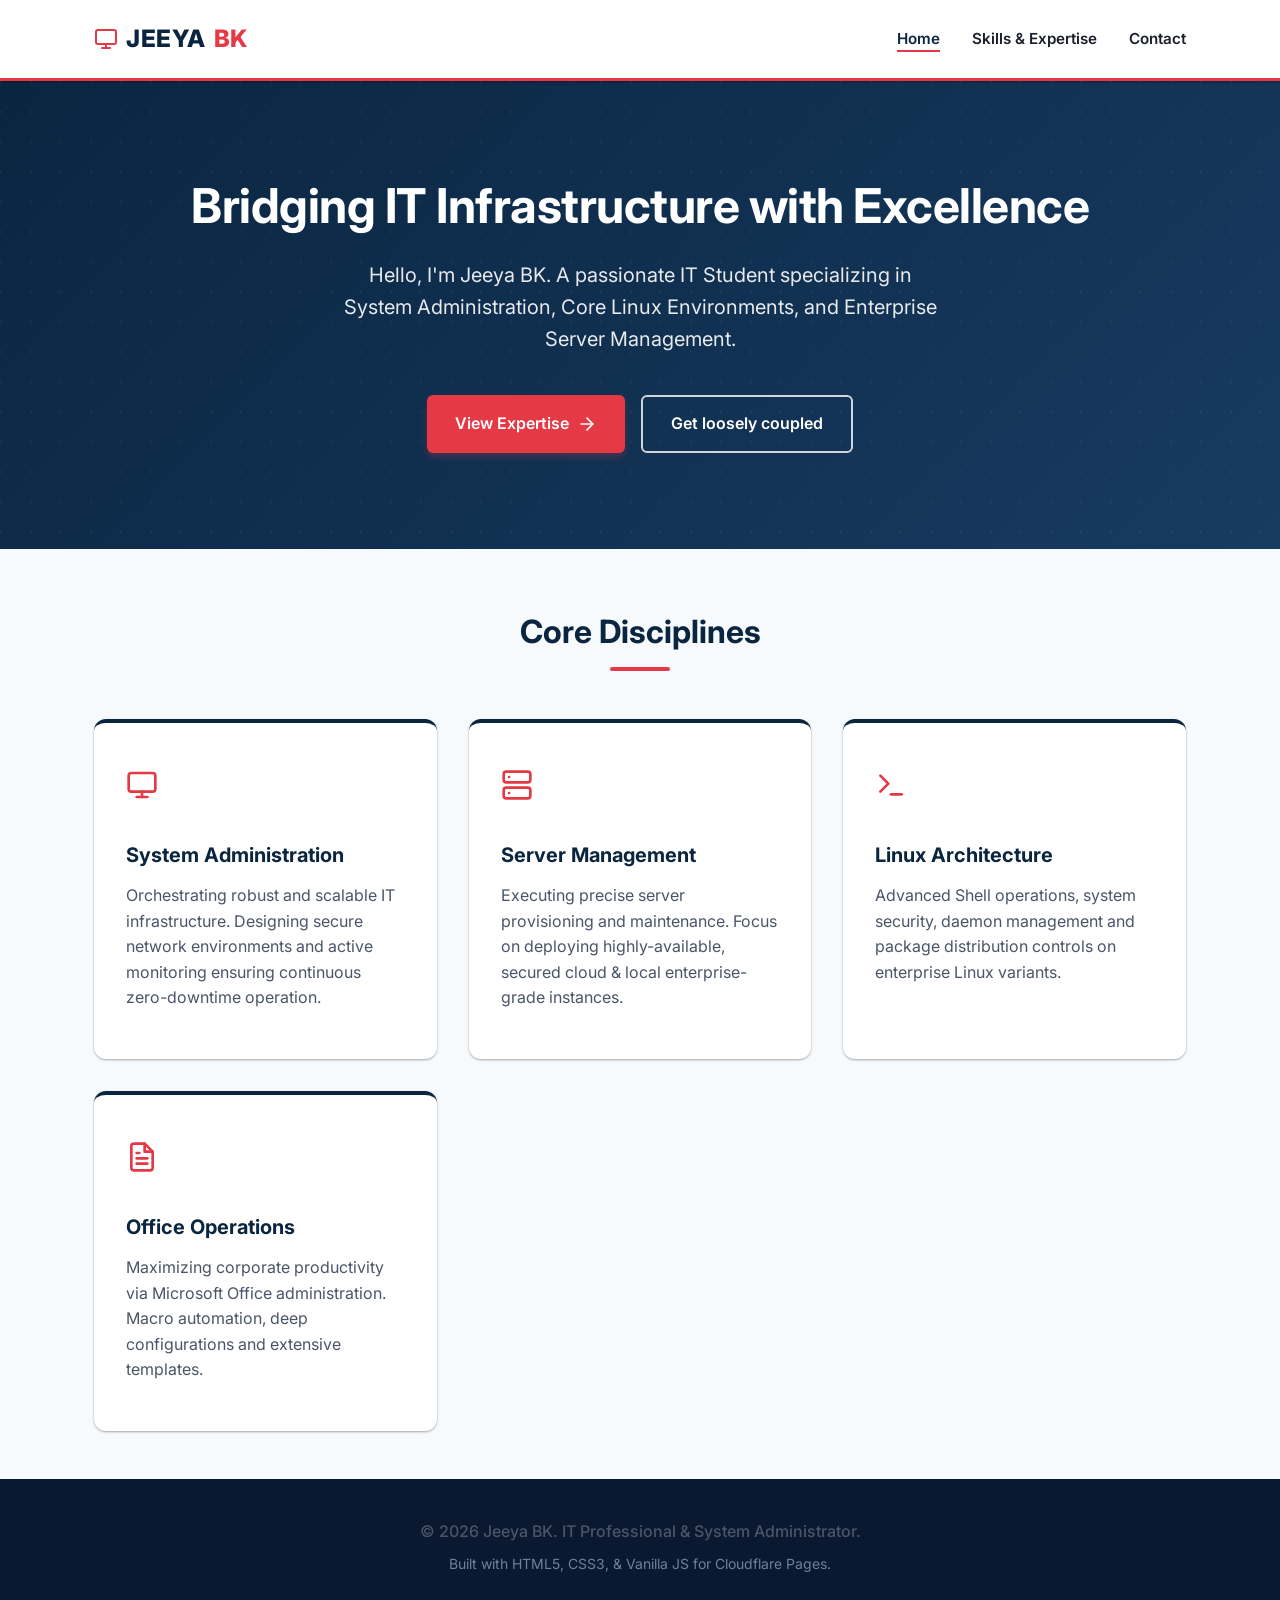
==== index.html @ b29cb6d8 "initial test" ====
<!DOCTYPE html>
<html lang="en">
<head>
    <meta charset="UTF-8">
    <meta name="viewport" content="width=device-width, initial-scale=1.0">
    <meta name="description" content="Portfolio of Jeeya BK, an IT Student specializing in System Administration, Server Management, and Linux.">
    <meta name="keywords" content="System Administration, Server Management, Linux, IT Professional, Microsoft Office, Jeeya BK">
    <title>Jeeya BK | IT Professional</title>
    <!-- Modern typography -->
    <link href="https://fonts.googleapis.com/css2?family=Inter:wght@400;500;600;700;800&display=swap" rel="stylesheet">
    <link rel="stylesheet" href="styles/style.css">
    <!-- Component Scripts -->
    <script src="js/components.js" defer></script>
</head>
<body>
    <site-header active="home"></site-header>

    <main>
        <section class="hero">
            <div class="container animate-fade-in">
                <h1>Bridging IT Infrastructure with Excellence</h1>
                <p>Hello, I'm Jeeya BK. A passionate IT Student specializing in System Administration, Core Linux Environments, and Enterprise Server Management.</p>
                <div style="display: flex; gap: 1rem; justify-content: center; flex-wrap: wrap;">
                    <a href="skills.html" class="btn btn-primary">
                        View Expertise
                        <svg width="20" height="20" viewBox="0 0 24 24" fill="none" stroke="currentColor" stroke-width="2" stroke-linecap="round" stroke-linejoin="round">
                            <line x1="5" y1="12" x2="19" y2="12"></line>
                            <polyline points="12 5 19 12 12 19"></polyline>
                        </svg>
                    </a>
                    <a href="contact.html" class="btn btn-outline-white">
                        Get loosely coupled
                    </a>
                </div>
            </div>
        </section>

        <section class="container">
            <h2 class="section-title">Core Disciplines</h2>
            <div class="skills-grid">
                
                <div class="card">
                    <div class="card-icon">
                        <svg width="32" height="32" viewBox="0 0 24 24" fill="none" stroke="currentColor" stroke-width="2" stroke-linecap="round" stroke-linejoin="round" style="color: var(--primary-red);">
                            <rect x="2" y="3" width="20" height="14" rx="2" ry="2"></rect>
                            <line x1="8" y1="21" x2="16" y2="21"></line>
                            <line x1="12" y1="17" x2="12" y2="21"></line>
                        </svg>
                    </div>
                    <h3>System Administration</h3>
                    <p>Orchestrating robust and scalable IT infrastructure. Designing secure network environments and active monitoring ensuring continuous zero-downtime operation.</p>
                </div>

                <div class="card">
                    <div class="card-icon">
                        <svg width="32" height="32" viewBox="0 0 24 24" fill="none" stroke="currentColor" stroke-width="2" stroke-linecap="round" stroke-linejoin="round" style="color: var(--primary-red);">
                            <rect x="2" y="2" width="20" height="8" rx="2" ry="2"></rect>
                            <rect x="2" y="14" width="20" height="8" rx="2" ry="2"></rect>
                            <line x1="6" y1="6" x2="6.01" y2="6"></line>
                            <line x1="6" y1="18" x2="6.01" y2="18"></line>
                        </svg>
                    </div>
                    <h3>Server Management</h3>
                    <p>Executing precise server provisioning and maintenance. Focus on deploying highly-available, secured cloud & local enterprise-grade instances.</p>
                </div>

                <div class="card">
                    <div class="card-icon">
                        <svg width="32" height="32" viewBox="0 0 24 24" fill="none" stroke="currentColor" stroke-width="2" stroke-linecap="round" stroke-linejoin="round" style="color: var(--primary-red);">
                            <polyline points="4 17 10 11 4 5"></polyline>
                            <line x1="12" y1="19" x2="20" y2="19"></line>
                        </svg>
                    </div>
                    <h3>Linux Architecture</h3>
                    <p>Advanced Shell operations, system security, daemon management and package distribution controls on enterprise Linux variants.</p>
                </div>

                <div class="card">
                    <div class="card-icon">
                        <svg width="32" height="32" viewBox="0 0 24 24" fill="none" stroke="currentColor" stroke-width="2" stroke-linecap="round" stroke-linejoin="round" style="color: var(--primary-red);">
                            <path d="M14 2H6a2 2 0 0 0-2 2v16a2 2 0 0 0 2 2h12a2 2 0 0 0 2-2V8z"></path>
                            <polyline points="14 2 14 8 20 8"></polyline>
                            <line x1="16" y1="13" x2="8" y2="13"></line>
                            <line x1="16" y1="17" x2="8" y2="17"></line>
                            <polyline points="10 9 9 9 8 9"></polyline>
                        </svg>
                    </div>
                    <h3>Office Operations</h3>
                    <p>Maximizing corporate productivity via Microsoft Office administration. Macro automation, deep configurations and extensive templates.</p>
                </div>

            </div>
        </section>
    </main>

    <site-footer></site-footer>
</body>
</html>
---- styles/style.css ----
/* style.css */
:root {
  --primary-white: #ffffff;
  --primary-blue: #0A2540; /* Deep professional blue */
  --primary-red: #E63946;  /* Tech red */
  --text-black: #1A1F2B;
  --text-gray: #4A5568;
  --bg-light: #F7FAFC;
  --border-color: #E2E8F0;
  --font-family: 'Inter', system-ui, -apple-system, sans-serif;
  
  --shadow-sm: 0 1px 3px rgba(0,0,0,0.12), 0 1px 2px rgba(0,0,0,0.24);
  --shadow-md: 0 4px 6px -1px rgba(0,0,0,0.1), 0 2px 4px -1px rgba(0,0,0,0.06);
  --shadow-lg: 0 10px 15px -3px rgba(0,0,0,0.1), 0 4px 6px -2px rgba(0,0,0,0.05);
  
  --transition-fast: 0.15s ease-in-out;
  --transition-normal: 0.3s ease-in-out;
}

* {
  box-sizing: border-box;
  margin: 0;
  padding: 0;
}

body {
  font-family: var(--font-family);
  color: var(--text-black);
  background-color: var(--bg-light);
  line-height: 1.6;
  display: flex;
  flex-direction: column;
  min-height: 100vh;
  -webkit-font-smoothing: antialiased;
}

/* Typography */
h1, h2, h3, h4, h5, h6 {
  margin-bottom: 0.5rem;
  font-weight: 700;
  line-height: 1.2;
}

p {
  color: var(--text-gray);
  margin-bottom: 1rem;
}

a {
  text-decoration: none;
  color: var(--primary-blue);
  transition: color var(--transition-fast);
}

a:hover {
  color: #0080ff;
}

/* Layout */
.container {
  width: 100%;
  max-width: 1140px;
  margin: 0 auto;
  padding: 0 1.5rem;
}

main {
  flex: 1;
  padding-bottom: 3rem;
}

/* Navbar */
.navbar {
  background-color: var(--primary-white);
  box-shadow: var(--shadow-sm);
  position: sticky;
  top: 0;
  z-index: 1000;
  border-bottom: 3px solid var(--primary-red);
}

.navbar .container {
  display: flex;
  justify-content: space-between;
  align-items: center;
  padding: 1.25rem 1.5rem;
}

.navbar-brand {
  font-size: 1.5rem;
  font-weight: 800;
  color: var(--primary-blue);
  text-transform: uppercase;
  letter-spacing: 0.5px;
  display: flex;
  align-items: center;
  gap: 0.5rem;
}

.navbar-brand span {
  color: var(--primary-red);
}

.navbar-nav {
  display: flex;
  list-style: none;
  gap: 2rem;
}

.nav-link {
  color: var(--text-black);
  font-weight: 600;
  font-size: 0.95rem;
  position: relative;
  padding-bottom: 0.25rem;
}

.nav-link::after {
  content: '';
  position: absolute;
  width: 0;
  height: 2px;
  bottom: 0;
  left: 0;
  background-color: var(--primary-red);
  transition: width var(--transition-normal);
}

.nav-link:hover::after,
.nav-link.active::after {
  width: 100%;
}

.nav-link:hover {
  color: var(--primary-blue);
}

.nav-link.active {
  color: var(--primary-blue);
}

/* Hero Section */
.hero {
  background: linear-gradient(135deg, var(--primary-blue) 0%, #173b61 100%);
  color: var(--primary-white);
  padding: 6rem 0;
  text-align: center;
  position: relative;
  overflow: hidden;
}

/* Subtle background pattern */
.hero::before {
  content: '';
  position: absolute;
  top: 0; left: 0; right: 0; bottom: 0;
  background-image: radial-gradient(circle at 1px 1px, rgba(255,255,255,0.05) 1px, transparent 0);
  background-size: 30px 30px;
  z-index: 1;
}

.hero > div {
  position: relative;
  z-index: 2;
}

.hero h1 {
  font-size: 3rem;
  margin-bottom: 1.5rem;
  letter-spacing: -0.5px;
}

.hero p {
  font-size: 1.25rem;
  color: rgba(255, 255, 255, 0.9);
  margin-bottom: 2.5rem;
  max-width: 600px;
  margin-left: auto;
  margin-right: auto;
}

.btn {
  display: inline-flex;
  align-items: center;
  justify-content: center;
  padding: 0.875rem 1.75rem;
  border-radius: 6px;
  font-weight: 600;
  cursor: pointer;
  transition: all var(--transition-fast);
  border: none;
  font-size: 1rem;
  gap: 0.5rem;
}

.btn-primary {
  background-color: var(--primary-red);
  color: var(--primary-white);
  box-shadow: 0 4px 6px rgba(230, 57, 70, 0.25);
}

.btn-primary:hover {
  background-color: #D32F2F;
  color: var(--primary-white);
  transform: translateY(-2px);
  box-shadow: 0 6px 12px rgba(230, 57, 70, 0.3);
}

.btn-outline-white {
  background-color: transparent;
  color: var(--primary-white);
  border: 2px solid rgba(255,255,255,0.8);
}

.btn-outline-white:hover {
  background-color: var(--primary-white);
  color: var(--primary-blue);
  transform: translateY(-2px);
}

/* Cards / Core Competencies */
.section-title {
  text-align: center;
  margin-top: 4rem;
  margin-bottom: 3rem;
  font-size: 2rem;
  color: var(--primary-blue);
  position: relative;
}

.section-title::after {
  content: '';
  display: block;
  width: 60px;
  height: 4px;
  background-color: var(--primary-red);
  margin: 1rem auto 0;
  border-radius: 2px;
}

.skills-grid {
  display: grid;
  grid-template-columns: repeat(auto-fit, minmax(260px, 1fr));
  gap: 2rem;
}

.card {
  background-color: var(--primary-white);
  border-radius: 12px;
  padding: 2rem;
  box-shadow: var(--shadow-sm);
  border-top: 4px solid var(--primary-blue);
  transition: all var(--transition-normal);
  position: relative;
  overflow: hidden;
}

.card::before {
  content: '';
  position: absolute;
  top: 0; left: 0;
  width: 100%; height: 0;
  background: var(--bg-light);
  z-index: 0;
  transition: height 0.3s ease;
}

.card:hover {
  transform: translateY(-8px);
  box-shadow: var(--shadow-lg);
  border-top-color: var(--primary-red);
}

.card:hover::before {
  height: 100%;
}

.card > * {
  position: relative;
  z-index: 1;
}

.card-icon {
  font-size: 2.5rem;
  margin-bottom: 1.5rem;
  color: var(--primary-blue);
}

.card h3 {
  color: var(--primary-blue);
  margin-bottom: 1rem;
  font-size: 1.25rem;
}

/* Footer */
.footer {
  background-color: #0A192F;
  color: #A0AEC0;
  text-align: center;
  padding: 2.5rem 0;
  margin-top: auto;
}

.footer a {
  color: #CBD5E0;
  font-weight: 500;
}

.footer a:hover {
  color: var(--primary-white);
}

/* Forms */
.form-group {
  margin-bottom: 1.5rem;
}

.form-label {
  display: block;
  font-weight: 600;
  margin-bottom: 0.5rem;
  color: var(--primary-blue);
}

.form-control {
  width: 100%;
  padding: 0.875rem;
  border: 1px solid var(--border-color);
  border-radius: 6px;
  font-family: inherit;
  font-size: 1rem;
  transition: border-color var(--transition-fast), box-shadow var(--transition-fast);
  background-color: var(--bg-light);
}

.form-control:focus {
  outline: none;
  border-color: var(--primary-blue);
  box-shadow: 0 0 0 3px rgba(10, 37, 64, 0.1);
  background-color: var(--primary-white);
}

.contact-card {
  background: var(--primary-white);
  padding: 2.5rem;
  border-radius: 12px;
  box-shadow: var(--shadow-md);
  max-width: 600px;
  margin: 0 auto;
}

/* Content Pages */
.page-header {
  background: var(--primary-blue);
  color: var(--primary-white);
  padding: 3rem 0;
  margin-bottom: 3rem;
}

.page-header h1 {
  font-size: 2.5rem;
}

.skill-list-section {
  background: var(--primary-white);
  border-radius: 12px;
  padding: 2.5rem;
  box-shadow: var(--shadow-sm);
  margin-bottom: 2rem;
  border-left: 4px solid var(--primary-blue);
}

.skill-list-section h2 {
  color: var(--primary-blue);
  display: flex;
  align-items: center;
  gap: 0.75rem;
  margin-bottom: 1.5rem;
  padding-bottom: 1rem;
  border-bottom: 1px solid var(--border-color);
}

.skill-list {
  list-style: none; display: grid; grid-template-columns: repeat(auto-fill, minmax(280px, 1fr)); gap: 1rem;
}

.skill-list li {
  display: flex;
  align-items: center;
  gap: 0.5rem;
  color: var(--text-gray);
  font-weight: 500;
}

.skill-list li::before {
  content: '✓';
  color: var(--primary-red);
  font-weight: bold;
  font-size: 1.2rem;
}

/* Animations */
@keyframes fadeIn {
  from { opacity: 0; transform: translateY(20px); }
  to { opacity: 1; transform: translateY(0); }
}

.animate-fade-in {
  animation: fadeIn 0.6s ease-out forwards;
}

/* Responsive */
@media (max-width: 768px) {
  .navbar .container {
    flex-direction: column;
    gap: 1rem;
    padding: 1rem;
  }
  
  .navbar-nav {
    flex-wrap: wrap;
    justify-content: center;
    gap: 1rem;
  }
  
  .hero h1 {
    font-size: 2.25rem;
  }
}
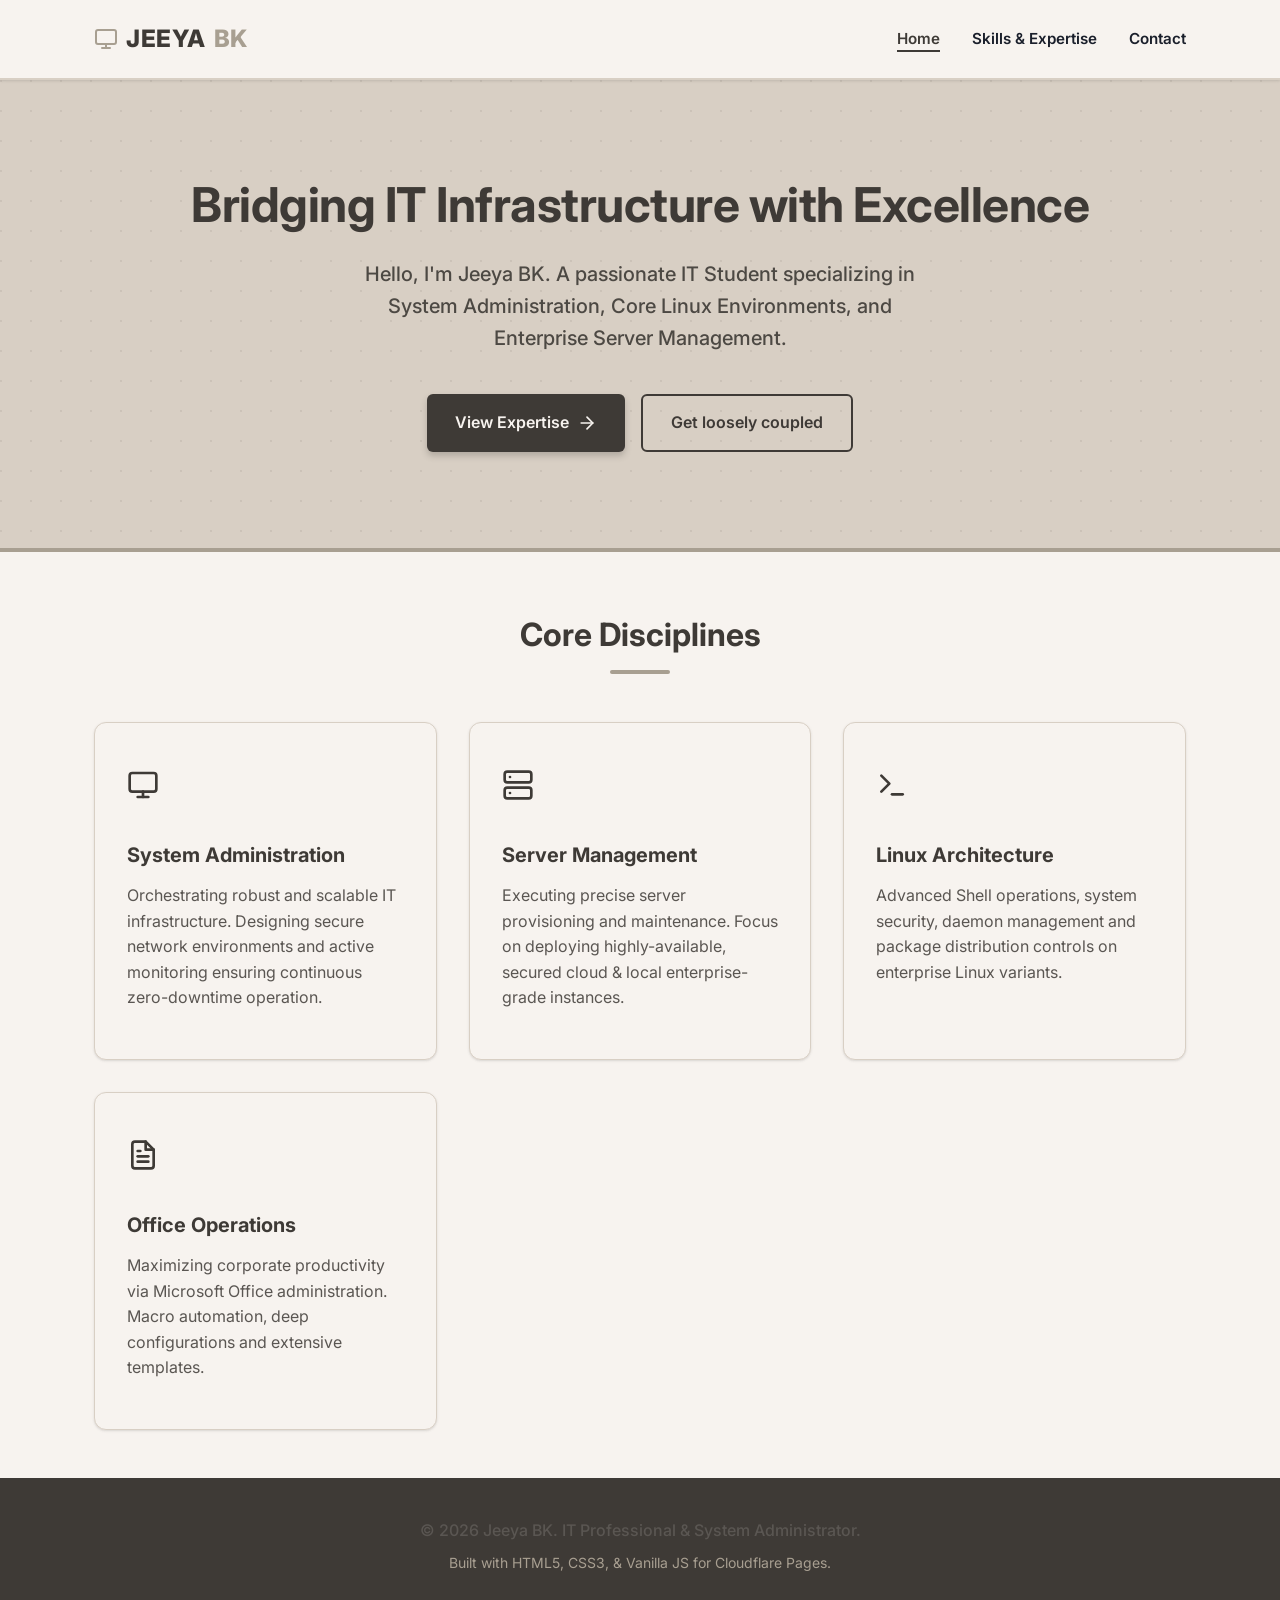
==== commit af43fe1c: "Changed color theme" ====
--- a/index.html
+++ b/index.html
@@ -1,10 +1,13 @@
 <!DOCTYPE html>
 <html lang="en">
+
 <head>
     <meta charset="UTF-8">
     <meta name="viewport" content="width=device-width, initial-scale=1.0">
-    <meta name="description" content="Portfolio of Jeeya BK, an IT Student specializing in System Administration, Server Management, and Linux.">
-    <meta name="keywords" content="System Administration, Server Management, Linux, IT Professional, Microsoft Office, Jeeya BK">
+    <meta name="description"
+        content="Portfolio of Jeeya BK, an IT Student specializing in System Administration, Server Management, and Linux.">
+    <meta name="keywords"
+        content="System Administration, Server Management, Linux, IT Professional, Microsoft Office, Jeeya BK">
     <title>Jeeya BK | IT Professional</title>
     <!-- Modern typography -->
     <link href="https://fonts.googleapis.com/css2?family=Inter:wght@400;500;600;700;800&display=swap" rel="stylesheet">
@@ -12,6 +15,7 @@
     <!-- Component Scripts -->
     <script src="js/components.js" defer></script>
 </head>
+
 <body>
     <site-header active="home"></site-header>
 
@@ -19,11 +23,13 @@
         <section class="hero">
             <div class="container animate-fade-in">
                 <h1>Bridging IT Infrastructure with Excellence</h1>
-                <p>Hello, I'm Jeeya BK. A passionate IT Student specializing in System Administration, Core Linux Environments, and Enterprise Server Management.</p>
+                <p>Hello, I'm Jeeya BK. A passionate IT Student specializing in System Administration, Core Linux
+                    Environments, and Enterprise Server Management.</p>
                 <div style="display: flex; gap: 1rem; justify-content: center; flex-wrap: wrap;">
                     <a href="skills.html" class="btn btn-primary">
                         View Expertise
-                        <svg width="20" height="20" viewBox="0 0 24 24" fill="none" stroke="currentColor" stroke-width="2" stroke-linecap="round" stroke-linejoin="round">
+                        <svg width="20" height="20" viewBox="0 0 24 24" fill="none" stroke="currentColor"
+                            stroke-width="2" stroke-linecap="round" stroke-linejoin="round">
                             <line x1="5" y1="12" x2="19" y2="12"></line>
                             <polyline points="12 5 19 12 12 19"></polyline>
                         </svg>
@@ -38,22 +44,27 @@
         <section class="container">
             <h2 class="section-title">Core Disciplines</h2>
             <div class="skills-grid">
-                
+
                 <div class="card">
                     <div class="card-icon">
-                        <svg width="32" height="32" viewBox="0 0 24 24" fill="none" stroke="currentColor" stroke-width="2" stroke-linecap="round" stroke-linejoin="round" style="color: var(--primary-red);">
+                        <svg width="32" height="32" viewBox="0 0 24 24" fill="none" stroke="currentColor"
+                            stroke-width="2" stroke-linecap="round" stroke-linejoin="round"
+                            style="color: var(--primary-red);">
                             <rect x="2" y="3" width="20" height="14" rx="2" ry="2"></rect>
                             <line x1="8" y1="21" x2="16" y2="21"></line>
                             <line x1="12" y1="17" x2="12" y2="21"></line>
                         </svg>
                     </div>
                     <h3>System Administration</h3>
-                    <p>Orchestrating robust and scalable IT infrastructure. Designing secure network environments and active monitoring ensuring continuous zero-downtime operation.</p>
+                    <p>Orchestrating robust and scalable IT infrastructure. Designing secure network environments and
+                        active monitoring ensuring continuous zero-downtime operation.</p>
                 </div>
 
                 <div class="card">
                     <div class="card-icon">
-                        <svg width="32" height="32" viewBox="0 0 24 24" fill="none" stroke="currentColor" stroke-width="2" stroke-linecap="round" stroke-linejoin="round" style="color: var(--primary-red);">
+                        <svg width="32" height="32" viewBox="0 0 24 24" fill="none" stroke="currentColor"
+                            stroke-width="2" stroke-linecap="round" stroke-linejoin="round"
+                            style="color: var(--primary-red);">
                             <rect x="2" y="2" width="20" height="8" rx="2" ry="2"></rect>
                             <rect x="2" y="14" width="20" height="8" rx="2" ry="2"></rect>
                             <line x1="6" y1="6" x2="6.01" y2="6"></line>
@@ -61,23 +72,29 @@
                         </svg>
                     </div>
                     <h3>Server Management</h3>
-                    <p>Executing precise server provisioning and maintenance. Focus on deploying highly-available, secured cloud & local enterprise-grade instances.</p>
+                    <p>Executing precise server provisioning and maintenance. Focus on deploying highly-available,
+                        secured cloud & local enterprise-grade instances.</p>
                 </div>
 
                 <div class="card">
                     <div class="card-icon">
-                        <svg width="32" height="32" viewBox="0 0 24 24" fill="none" stroke="currentColor" stroke-width="2" stroke-linecap="round" stroke-linejoin="round" style="color: var(--primary-red);">
+                        <svg width="32" height="32" viewBox="0 0 24 24" fill="none" stroke="currentColor"
+                            stroke-width="2" stroke-linecap="round" stroke-linejoin="round"
+                            style="color: var(--primary-red);">
                             <polyline points="4 17 10 11 4 5"></polyline>
                             <line x1="12" y1="19" x2="20" y2="19"></line>
                         </svg>
                     </div>
                     <h3>Linux Architecture</h3>
-                    <p>Advanced Shell operations, system security, daemon management and package distribution controls on enterprise Linux variants.</p>
+                    <p>Advanced Shell operations, system security, daemon management and package distribution controls
+                        on enterprise Linux variants.</p>
                 </div>
 
                 <div class="card">
                     <div class="card-icon">
-                        <svg width="32" height="32" viewBox="0 0 24 24" fill="none" stroke="currentColor" stroke-width="2" stroke-linecap="round" stroke-linejoin="round" style="color: var(--primary-red);">
+                        <svg width="32" height="32" viewBox="0 0 24 24" fill="none" stroke="currentColor"
+                            stroke-width="2" stroke-linecap="round" stroke-linejoin="round"
+                            style="color: var(--primary-red);">
                             <path d="M14 2H6a2 2 0 0 0-2 2v16a2 2 0 0 0 2 2h12a2 2 0 0 0 2-2V8z"></path>
                             <polyline points="14 2 14 8 20 8"></polyline>
                             <line x1="16" y1="13" x2="8" y2="13"></line>
@@ -86,7 +103,8 @@
                         </svg>
                     </div>
                     <h3>Office Operations</h3>
-                    <p>Maximizing corporate productivity via Microsoft Office administration. Macro automation, deep configurations and extensive templates.</p>
+                    <p>Maximizing corporate productivity via Microsoft Office administration. Macro automation, deep
+                        configurations and extensive templates.</p>
                 </div>
 
             </div>
@@ -95,4 +113,5 @@
 
     <site-footer></site-footer>
 </body>
-</html>
+
+</html>
--- a/styles/style.css
+++ b/styles/style.css
@@ -1,17 +1,26 @@
 /* style.css */
 :root {
-  --primary-white: #ffffff;
-  --primary-blue: #0A2540; /* Deep professional blue */
-  --primary-red: #E63946;  /* Tech red */
-  --text-black: #1A1F2B;
-  --text-gray: #4A5568;
-  --bg-light: #F7FAFC;
-  --border-color: #E2E8F0;
+  /* New Earthy Color Palette */
+  --primary-bg: #F7F3EF; /* Cream */
+  --secondary-bg: #D8CFC4; /* Beige */
+  --accent-color: #A89F91; /* Taupe */
+  --primary-color: #3E3A36;  /* Dark Brown (Primary) */
+  --text-color: #1A1F2B; /* Black (Text) */
+  --text-light: #5A5652; /* Lighter text for paragraphs */
+  
+  /* Fallbacks for older inline HTML variables we may still have */
+  --primary-white: #F7F3EF;
+  --primary-blue: #3E3A36;
+  --primary-red: #A89F91;
+  --bg-light: #F7F3EF;
+  --text-gray: #5A5652;
+
+  --border-color: #D8CFC4;
   --font-family: 'Inter', system-ui, -apple-system, sans-serif;
   
-  --shadow-sm: 0 1px 3px rgba(0,0,0,0.12), 0 1px 2px rgba(0,0,0,0.24);
-  --shadow-md: 0 4px 6px -1px rgba(0,0,0,0.1), 0 2px 4px -1px rgba(0,0,0,0.06);
-  --shadow-lg: 0 10px 15px -3px rgba(0,0,0,0.1), 0 4px 6px -2px rgba(0,0,0,0.05);
+  --shadow-sm: 0 1px 3px rgba(62,58,54,0.1), 0 1px 2px rgba(62,58,54,0.06);
+  --shadow-md: 0 4px 6px -1px rgba(62,58,54,0.1), 0 2px 4px -1px rgba(62,58,54,0.06);
+  --shadow-lg: 0 10px 15px -3px rgba(62,58,54,0.1), 0 4px 6px -2px rgba(62,58,54,0.05);
   
   --transition-fast: 0.15s ease-in-out;
   --transition-normal: 0.3s ease-in-out;
@@ -25,8 +34,8 @@
 
 body {
   font-family: var(--font-family);
-  color: var(--text-black);
-  background-color: var(--bg-light);
+  color: var(--text-color);
+  background-color: var(--primary-bg);
   line-height: 1.6;
   display: flex;
   flex-direction: column;
@@ -39,21 +48,22 @@
   margin-bottom: 0.5rem;
   font-weight: 700;
   line-height: 1.2;
+  color: var(--primary-color);
 }
 
 p {
-  color: var(--text-gray);
+  color: var(--text-light);
   margin-bottom: 1rem;
 }
 
 a {
   text-decoration: none;
-  color: var(--primary-blue);
+  color: var(--primary-color);
   transition: color var(--transition-fast);
 }
 
 a:hover {
-  color: #0080ff;
+  color: var(--accent-color);
 }
 
 /* Layout */
@@ -71,12 +81,12 @@
 
 /* Navbar */
 .navbar {
-  background-color: var(--primary-white);
+  background-color: var(--primary-bg);
   box-shadow: var(--shadow-sm);
   position: sticky;
   top: 0;
   z-index: 1000;
-  border-bottom: 3px solid var(--primary-red);
+  border-bottom: 2px solid var(--secondary-bg);
 }
 
 .navbar .container {
@@ -89,7 +99,7 @@
 .navbar-brand {
   font-size: 1.5rem;
   font-weight: 800;
-  color: var(--primary-blue);
+  color: var(--primary-color);
   text-transform: uppercase;
   letter-spacing: 0.5px;
   display: flex;
@@ -98,7 +108,7 @@
 }
 
 .navbar-brand span {
-  color: var(--primary-red);
+  color: var(--accent-color);
 }
 
 .navbar-nav {
@@ -108,7 +118,7 @@
 }
 
 .nav-link {
-  color: var(--text-black);
+  color: var(--text-color);
   font-weight: 600;
   font-size: 0.95rem;
   position: relative;
@@ -122,7 +132,7 @@
   height: 2px;
   bottom: 0;
   left: 0;
-  background-color: var(--primary-red);
+  background-color: var(--primary-color);
   transition: width var(--transition-normal);
 }
 
@@ -132,21 +142,22 @@
 }
 
 .nav-link:hover {
-  color: var(--primary-blue);
+  color: var(--primary-color);
 }
 
 .nav-link.active {
-  color: var(--primary-blue);
+  color: var(--primary-color);
 }
 
 /* Hero Section */
 .hero {
-  background: linear-gradient(135deg, var(--primary-blue) 0%, #173b61 100%);
-  color: var(--primary-white);
+  background: var(--secondary-bg);
+  color: var(--primary-color);
   padding: 6rem 0;
   text-align: center;
   position: relative;
   overflow: hidden;
+  border-bottom: 4px solid var(--accent-color);
 }
 
 /* Subtle background pattern */
@@ -154,7 +165,7 @@
   content: '';
   position: absolute;
   top: 0; left: 0; right: 0; bottom: 0;
-  background-image: radial-gradient(circle at 1px 1px, rgba(255,255,255,0.05) 1px, transparent 0);
+  background-image: radial-gradient(circle at 1px 1px, rgba(62,58,54,0.08) 1px, transparent 0);
   background-size: 30px 30px;
   z-index: 1;
 }
@@ -168,15 +179,18 @@
   font-size: 3rem;
   margin-bottom: 1.5rem;
   letter-spacing: -0.5px;
+  color: var(--primary-color);
 }
 
 .hero p {
   font-size: 1.25rem;
-  color: rgba(255, 255, 255, 0.9);
+  color: var(--primary-color);
+  opacity: 0.9;
   margin-bottom: 2.5rem;
   max-width: 600px;
   margin-left: auto;
   margin-right: auto;
+  font-weight: 500;
 }
 
 .btn {
@@ -194,27 +208,27 @@
 }
 
 .btn-primary {
-  background-color: var(--primary-red);
-  color: var(--primary-white);
-  box-shadow: 0 4px 6px rgba(230, 57, 70, 0.25);
+  background-color: var(--primary-color);
+  color: var(--primary-bg);
+  box-shadow: 0 4px 6px rgba(62, 58, 54, 0.25);
 }
 
 .btn-primary:hover {
-  background-color: #D32F2F;
-  color: var(--primary-white);
+  background-color: var(--accent-color);
+  color: var(--primary-color);
   transform: translateY(-2px);
-  box-shadow: 0 6px 12px rgba(230, 57, 70, 0.3);
+  box-shadow: 0 6px 12px rgba(62, 58, 54, 0.3);
 }
 
 .btn-outline-white {
   background-color: transparent;
-  color: var(--primary-white);
-  border: 2px solid rgba(255,255,255,0.8);
+  color: var(--primary-color);
+  border: 2px solid var(--primary-color);
 }
 
 .btn-outline-white:hover {
-  background-color: var(--primary-white);
-  color: var(--primary-blue);
+  background-color: var(--primary-color);
+  color: var(--primary-bg);
   transform: translateY(-2px);
 }
 
@@ -224,7 +238,7 @@
   margin-top: 4rem;
   margin-bottom: 3rem;
   font-size: 2rem;
-  color: var(--primary-blue);
+  color: var(--primary-color);
   position: relative;
 }
 
@@ -233,7 +247,7 @@
   display: block;
   width: 60px;
   height: 4px;
-  background-color: var(--primary-red);
+  background-color: var(--accent-color);
   margin: 1rem auto 0;
   border-radius: 2px;
 }
@@ -245,11 +259,12 @@
 }
 
 .card {
-  background-color: var(--primary-white);
+  background-color: var(--primary-bg);
   border-radius: 12px;
   padding: 2rem;
   box-shadow: var(--shadow-sm);
-  border-top: 4px solid var(--primary-blue);
+  border-top: 4px solid var(--primary-color);
+  border: 1px solid var(--border-color);
   transition: all var(--transition-normal);
   position: relative;
   overflow: hidden;
@@ -260,7 +275,7 @@
   position: absolute;
   top: 0; left: 0;
   width: 100%; height: 0;
-  background: var(--bg-light);
+  background: #EFEBE7;
   z-index: 0;
   transition: height 0.3s ease;
 }
@@ -268,7 +283,7 @@
 .card:hover {
   transform: translateY(-8px);
   box-shadow: var(--shadow-lg);
-  border-top-color: var(--primary-red);
+  border-top-color: var(--accent-color);
 }
 
 .card:hover::before {
@@ -283,31 +298,31 @@
 .card-icon {
   font-size: 2.5rem;
   margin-bottom: 1.5rem;
-  color: var(--primary-blue);
+  color: var(--primary-color);
 }
 
 .card h3 {
-  color: var(--primary-blue);
+  color: var(--primary-color);
   margin-bottom: 1rem;
   font-size: 1.25rem;
 }
 
 /* Footer */
 .footer {
-  background-color: #0A192F;
-  color: #A0AEC0;
+  background-color: var(--primary-color);
+  color: var(--secondary-bg);
   text-align: center;
   padding: 2.5rem 0;
   margin-top: auto;
 }
 
 .footer a {
-  color: #CBD5E0;
+  color: var(--accent-color);
   font-weight: 500;
 }
 
 .footer a:hover {
-  color: var(--primary-white);
+  color: var(--primary-bg);
 }
 
 /* Forms */
@@ -319,7 +334,7 @@
   display: block;
   font-weight: 600;
   margin-bottom: 0.5rem;
-  color: var(--primary-blue);
+  color: var(--primary-color);
 }
 
 .form-control {
@@ -330,48 +345,56 @@
   font-family: inherit;
   font-size: 1rem;
   transition: border-color var(--transition-fast), box-shadow var(--transition-fast);
-  background-color: var(--bg-light);
+  background-color: var(--primary-bg);
 }
 
 .form-control:focus {
   outline: none;
-  border-color: var(--primary-blue);
-  box-shadow: 0 0 0 3px rgba(10, 37, 64, 0.1);
-  background-color: var(--primary-white);
+  border-color: var(--primary-color);
+  box-shadow: 0 0 0 3px rgba(62, 58, 54, 0.1);
+  background-color: #FFFFFF;
 }
 
 .contact-card {
-  background: var(--primary-white);
+  background: var(--primary-bg);
   padding: 2.5rem;
   border-radius: 12px;
   box-shadow: var(--shadow-md);
+  border: 1px solid var(--border-color);
   max-width: 600px;
   margin: 0 auto;
 }
 
 /* Content Pages */
 .page-header {
-  background: var(--primary-blue);
-  color: var(--primary-white);
+  background: var(--secondary-bg);
+  color: var(--primary-color);
   padding: 3rem 0;
   margin-bottom: 3rem;
+  border-bottom: 4px solid var(--accent-color);
+}
+
+.page-header p {
+  color: var(--primary-color) !important;
 }
 
 .page-header h1 {
   font-size: 2.5rem;
+  color: var(--primary-color);
 }
 
 .skill-list-section {
-  background: var(--primary-white);
+  background: var(--primary-bg);
   border-radius: 12px;
   padding: 2.5rem;
   box-shadow: var(--shadow-sm);
+  border: 1px solid var(--border-color);
   margin-bottom: 2rem;
-  border-left: 4px solid var(--primary-blue);
+  border-left: 4px solid var(--primary-color);
 }
 
 .skill-list-section h2 {
-  color: var(--primary-blue);
+  color: var(--primary-color);
   display: flex;
   align-items: center;
   gap: 0.75rem;
@@ -388,15 +411,26 @@
   display: flex;
   align-items: center;
   gap: 0.5rem;
-  color: var(--text-gray);
+  color: var(--text-color);
   font-weight: 500;
 }
 
 .skill-list li::before {
   content: '✓';
-  color: var(--primary-red);
+  color: var(--accent-color);
   font-weight: bold;
   font-size: 1.2rem;
+}
+
+/* Overriding SVGs globally when inside designated blocks */
+.card-icon svg, .skill-list-section h2 svg {
+  color: var(--primary-color) !important;
+}
+.btn-primary svg {
+  color: var(--primary-bg) !important;
+}
+.navbar-brand svg {
+  color: var(--accent-color) !important;
 }
 
 /* Animations */
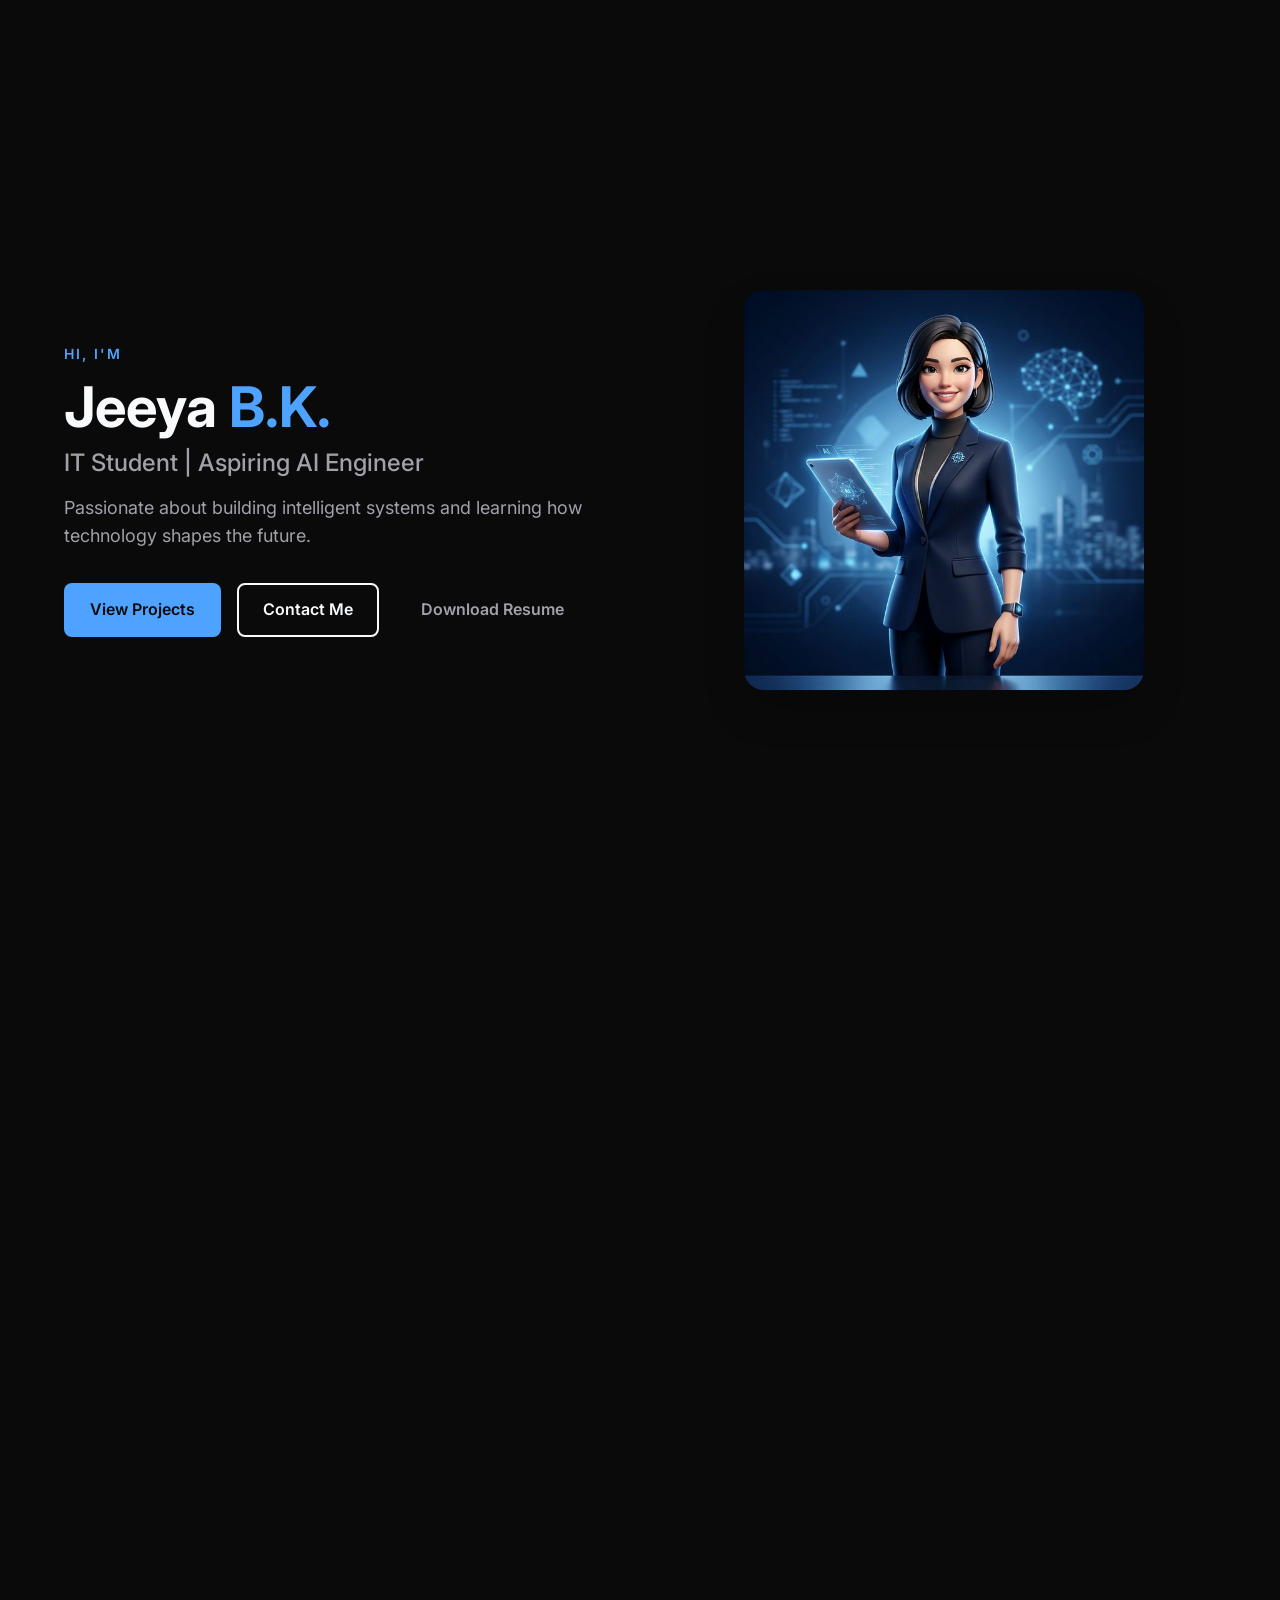
==== commit 8306cf63: "Changed the Overall Website According to my liking" ====
--- a/index.html
+++ b/index.html
@@ -1,117 +1,273 @@
 <!DOCTYPE html>
-<html lang="en">
-
+<html lang="en" data-theme="dark">
 <head>
     <meta charset="UTF-8">
     <meta name="viewport" content="width=device-width, initial-scale=1.0">
-    <meta name="description"
-        content="Portfolio of Jeeya BK, an IT Student specializing in System Administration, Server Management, and Linux.">
-    <meta name="keywords"
-        content="System Administration, Server Management, Linux, IT Professional, Microsoft Office, Jeeya BK">
-    <title>Jeeya BK | IT Professional</title>
+    <meta name="description" content="Portfolio of Jeeya B.K., an IT Student and aspiring AI Engineer.">
+    <title>Jeeya B.K. | Aspiring AI Engineer</title>
     <!-- Modern typography -->
-    <link href="https://fonts.googleapis.com/css2?family=Inter:wght@400;500;600;700;800&display=swap" rel="stylesheet">
+    <link href="https://fonts.googleapis.com/css2?family=Inter:wght@300;400;500;600;700;800&display=swap" rel="stylesheet">
     <link rel="stylesheet" href="styles/style.css">
-    <!-- Component Scripts -->
     <script src="js/components.js" defer></script>
 </head>
-
 <body>
-    <site-header active="home"></site-header>
+    <site-header></site-header>
 
     <main>
-        <section class="hero">
-            <div class="container animate-fade-in">
-                <h1>Bridging IT Infrastructure with Excellence</h1>
-                <p>Hello, I'm Jeeya BK. A passionate IT Student specializing in System Administration, Core Linux
-                    Environments, and Enterprise Server Management.</p>
-                <div style="display: flex; gap: 1rem; justify-content: center; flex-wrap: wrap;">
-                    <a href="skills.html" class="btn btn-primary">
-                        View Expertise
-                        <svg width="20" height="20" viewBox="0 0 24 24" fill="none" stroke="currentColor"
-                            stroke-width="2" stroke-linecap="round" stroke-linejoin="round">
-                            <line x1="5" y1="12" x2="19" y2="12"></line>
-                            <polyline points="12 5 19 12 12 19"></polyline>
-                        </svg>
-                    </a>
-                    <a href="contact.html" class="btn btn-outline-white">
-                        Get loosely coupled
-                    </a>
-                </div>
-            </div>
-        </section>
-
-        <section class="container">
-            <h2 class="section-title">Core Disciplines</h2>
-            <div class="skills-grid">
-
-                <div class="card">
-                    <div class="card-icon">
-                        <svg width="32" height="32" viewBox="0 0 24 24" fill="none" stroke="currentColor"
-                            stroke-width="2" stroke-linecap="round" stroke-linejoin="round"
-                            style="color: var(--primary-red);">
-                            <rect x="2" y="3" width="20" height="14" rx="2" ry="2"></rect>
-                            <line x1="8" y1="21" x2="16" y2="21"></line>
-                            <line x1="12" y1="17" x2="12" y2="21"></line>
-                        </svg>
-                    </div>
-                    <h3>System Administration</h3>
-                    <p>Orchestrating robust and scalable IT infrastructure. Designing secure network environments and
-                        active monitoring ensuring continuous zero-downtime operation.</p>
-                </div>
-
-                <div class="card">
-                    <div class="card-icon">
-                        <svg width="32" height="32" viewBox="0 0 24 24" fill="none" stroke="currentColor"
-                            stroke-width="2" stroke-linecap="round" stroke-linejoin="round"
-                            style="color: var(--primary-red);">
-                            <rect x="2" y="2" width="20" height="8" rx="2" ry="2"></rect>
-                            <rect x="2" y="14" width="20" height="8" rx="2" ry="2"></rect>
-                            <line x1="6" y1="6" x2="6.01" y2="6"></line>
-                            <line x1="6" y1="18" x2="6.01" y2="18"></line>
-                        </svg>
-                    </div>
-                    <h3>Server Management</h3>
-                    <p>Executing precise server provisioning and maintenance. Focus on deploying highly-available,
-                        secured cloud & local enterprise-grade instances.</p>
-                </div>
-
-                <div class="card">
-                    <div class="card-icon">
-                        <svg width="32" height="32" viewBox="0 0 24 24" fill="none" stroke="currentColor"
-                            stroke-width="2" stroke-linecap="round" stroke-linejoin="round"
-                            style="color: var(--primary-red);">
-                            <polyline points="4 17 10 11 4 5"></polyline>
-                            <line x1="12" y1="19" x2="20" y2="19"></line>
-                        </svg>
-                    </div>
-                    <h3>Linux Architecture</h3>
-                    <p>Advanced Shell operations, system security, daemon management and package distribution controls
-                        on enterprise Linux variants.</p>
-                </div>
-
-                <div class="card">
-                    <div class="card-icon">
-                        <svg width="32" height="32" viewBox="0 0 24 24" fill="none" stroke="currentColor"
-                            stroke-width="2" stroke-linecap="round" stroke-linejoin="round"
-                            style="color: var(--primary-red);">
-                            <path d="M14 2H6a2 2 0 0 0-2 2v16a2 2 0 0 0 2 2h12a2 2 0 0 0 2-2V8z"></path>
-                            <polyline points="14 2 14 8 20 8"></polyline>
-                            <line x1="16" y1="13" x2="8" y2="13"></line>
-                            <line x1="16" y1="17" x2="8" y2="17"></line>
-                            <polyline points="10 9 9 9 8 9"></polyline>
-                        </svg>
-                    </div>
-                    <h3>Office Operations</h3>
-                    <p>Maximizing corporate productivity via Microsoft Office administration. Macro automation, deep
-                        configurations and extensive templates.</p>
-                </div>
-
+        <!-- Hero Section -->
+        <section id="hero" class="hero">
+            <canvas id="hero-canvas"></canvas>
+            <div class="container hero-content">
+                <div class="hero-text animate-fade-in fade-delay-1">
+                    <p class="greeting">Hi, I'm</p>
+                    <h1>Jeeya <span>B.K.</span></h1>
+                    <h2 class="title">IT Student | Aspiring AI Engineer</h2>
+                    <p class="tagline">Passionate about building intelligent systems and learning how technology shapes the future.</p>
+                    <div class="hero-buttons">
+                        <a href="#projects" class="btn btn-primary">View Projects</a>
+                        <a href="#contact" class="btn btn-outline">Contact Me</a>
+                        <a href="#" class="btn btn-ghost">Download Resume</a>
+                    </div>
+                </div>
+                <div class="hero-image animate-fade-in fade-delay-2">
+                    <img src="assets/avatar.png" alt="Jeeya B.K. Profile Avatar" class="avatar" onerror="this.onerror=null; this.src=''; this.alt='Avatar Image Missing';">
+                </div>
+            </div>
+        </section>
+
+        <!-- About Me -->
+        <section id="about" class="section bg-alt fade-up">
+            <div class="container">
+                <h2 class="section-title">About Me</h2>
+                <div class="about-content text-center" style="max-width: 800px; margin: 0 auto; font-size: 1.1rem; line-height: 1.8;">
+                    <p style="margin-bottom: 1.5rem;">I am a second-year IT student at <strong>Informatics College Pokhara</strong>, deeply interested in artificial intelligence and discovering how intelligent systems interact with structured data. My journey revolves around continually growing my knowledge in modern programming, intricate database design, and robust networking frameworks.</p>
+                    <p>I maintain a strong motivation to learn, adapt, and build technical solutions. My ultimate career objective is to become a professional AI Engineer, transforming complex concepts into accessible, functional applications that serve the future.</p>
+                </div>
+            </div>
+        </section>
+
+        <!-- Skills -->
+        <section id="skills" class="section fade-up">
+            <div class="container">
+                <h2 class="section-title">Technical Expertise</h2>
+                <div class="skills-grid">
+                    <!-- Programming -->
+                    <div class="skill-category card">
+                        <h3>Programming</h3>
+                        <div class="skill-item">
+                            <span>Python</span>
+                            <div class="progress-bar"><div class="progress" style="width: 85%;"></div></div>
+                        </div>
+                        <div class="skill-item">
+                            <span>Java</span>
+                            <div class="progress-bar"><div class="progress" style="width: 75%;"></div></div>
+                        </div>
+                        <div class="skill-item">
+                            <span>JavaScript</span>
+                            <div class="progress-bar"><div class="progress" style="width: 80%;"></div></div>
+                        </div>
+                    </div>
+                    <!-- AI & Data -->
+                    <div class="skill-category card">
+                        <h3>AI & Data</h3>
+                        <div class="skill-item">
+                            <span>Machine Learning Fundamentals</span>
+                            <div class="progress-bar"><div class="progress" style="width: 60%;"></div></div>
+                        </div>
+                        <div class="skill-item">
+                            <span>Data Analysis</span>
+                            <div class="progress-bar"><div class="progress" style="width: 70%;"></div></div>
+                        </div>
+                        <div class="skill-item">
+                            <span>Problem Solving</span>
+                            <div class="progress-bar"><div class="progress" style="width: 90%;"></div></div>
+                        </div>
+                    </div>
+                    <!-- Web Development -->
+                    <div class="skill-category card">
+                        <h3>Web Development</h3>
+                        <div class="skill-item">
+                            <span>HTML & CSS</span>
+                            <div class="progress-bar"><div class="progress" style="width: 85%;"></div></div>
+                        </div>
+                        <div class="skill-item">
+                            <span>Basic Backend Concepts</span>
+                            <div class="progress-bar"><div class="progress" style="width: 50%;"></div></div>
+                        </div>
+                    </div>
+                    <!-- Networking & DB -->
+                    <div class="skill-category card">
+                        <h3>Networking & Databases</h3>
+                        <div class="skill-item">
+                            <span>Basic Networking</span>
+                            <div class="progress-bar"><div class="progress" style="width: 65%;"></div></div>
+                        </div>
+                        <div class="skill-item">
+                            <span>SQL Fundamentals</span>
+                            <div class="progress-bar"><div class="progress" style="width: 75%;"></div></div>
+                        </div>
+                        <div class="skill-item">
+                            <span>Database Design</span>
+                            <div class="progress-bar"><div class="progress" style="width: 70%;"></div></div>
+                        </div>
+                    </div>
+                </div>
+            </div>
+        </section>
+
+        <!-- Projects -->
+        <section id="projects" class="section bg-alt fade-up">
+            <div class="container">
+                <h2 class="section-title">Projects</h2>
+                <div class="projects-grid">
+                    <div class="project-card card">
+                        <div class="project-content">
+                            <h3>AI Prediction System</h3>
+                            <p>Upcoming future initiative to build a localized predictive model utilizing foundational ML algorithms.</p>
+                            <div class="tech-stack">
+                                <span>Python</span><span>Scikit-Learn</span><span>Pandas</span>
+                            </div>
+                        </div>
+                        <div class="project-links">
+                            <a href="#" class="btn-text">GitHub &rarr;</a>
+                        </div>
+                    </div>
+                    <div class="project-card card">
+                        <div class="project-content">
+                            <h3>Web Application Project</h3>
+                            <p>A responsive frontend solution incorporating modular elements and seamless cross-platform performance.</p>
+                            <div class="tech-stack">
+                                <span>HTML5</span><span>CSS3</span><span>Vanilla JS</span>
+                            </div>
+                        </div>
+                        <div class="project-links">
+                            <a href="#" class="btn-text">GitHub &rarr;</a>
+                            <a href="#" class="btn-text">Demo &rarr;</a>
+                        </div>
+                    </div>
+                    <div class="project-card card">
+                        <div class="project-content">
+                            <h3>Coursework Software</h3>
+                            <p>Academic projects emphasizing software engineering lifecycles and structured system architecture.</p>
+                            <div class="tech-stack">
+                                <span>Java</span><span>OOP</span>
+                            </div>
+                        </div>
+                        <div class="project-links">
+                            <a href="#" class="btn-text">GitHub &rarr;</a>
+                        </div>
+                    </div>
+                    <div class="project-card card">
+                        <div class="project-content">
+                            <h3>Data Analysis Mini Project</h3>
+                            <p>Extracted insights from mock datasets to deliver structured reports on performance metrics.</p>
+                            <div class="tech-stack">
+                                <span>SQL</span><span>Python</span>
+                            </div>
+                        </div>
+                        <div class="project-links">
+                            <a href="#" class="btn-text">GitHub &rarr;</a>
+                        </div>
+                    </div>
+                </div>
+            </div>
+        </section>
+
+        <!-- Learning Journey -->
+        <section id="journey" class="section fade-up">
+            <div class="container">
+                <h2 class="section-title">Learning Journey</h2>
+                <div class="timeline">
+                    <div class="timeline-item">
+                        <div class="timeline-dot"></div>
+                        <div class="timeline-content">
+                            <h3>Informatics College Pokhara</h3>
+                            <span class="date">Present</span>
+                            <p>Currently pursuing IT studies with an accelerated focus on algorithmic logic, intelligent systems, and scalable infrastructure.</p>
+                        </div>
+                    </div>
+                    <div class="timeline-item">
+                        <div class="timeline-dot"></div>
+                        <div class="timeline-content">
+                            <h3>Continuous AI Learning</h3>
+                            <span class="date">Ongoing</span>
+                            <p>Independently absorbing concepts around neural architectures, data modelling, and solving complex problems pragmatically.</p>
+                        </div>
+                    </div>
+                </div>
+            </div>
+        </section>
+
+        <!-- Certifications -->
+        <section id="certifications" class="section bg-alt fade-up">
+            <div class="container">
+                <h2 class="section-title">Certifications</h2>
+                <div class="certs-grid">
+                    <div class="cert-card card">
+                        <div class="cert-icon">
+                            <svg width="24" height="24" viewBox="0 0 24 24" fill="none" stroke="currentColor" stroke-width="2" stroke-linecap="round" stroke-linejoin="round" style="color: var(--accent);">
+                                <circle cx="12" cy="8" r="7"></circle>
+                                <polyline points="8.21 13.89 7 23 12 20 17 23 15.79 13.88"></polyline>
+                            </svg>
+                        </div>
+                        <h3>Machine Learning Fundamentals</h3>
+                        <p class="cert-status">In Progress</p>
+                    </div>
+                    <div class="cert-card card">
+                        <div class="cert-icon">
+                            <svg width="24" height="24" viewBox="0 0 24 24" fill="none" stroke="currentColor" stroke-width="2" stroke-linecap="round" stroke-linejoin="round" style="color: var(--accent);">
+                                <circle cx="12" cy="8" r="7"></circle>
+                                <polyline points="8.21 13.89 7 23 12 20 17 23 15.79 13.88"></polyline>
+                            </svg>
+                        </div>
+                        <h3>Data Analytics Basics</h3>
+                        <p class="cert-status">Planned</p>
+                    </div>
+                    <div class="cert-card card">
+                        <div class="cert-icon">
+                            <svg width="24" height="24" viewBox="0 0 24 24" fill="none" stroke="currentColor" stroke-width="2" stroke-linecap="round" stroke-linejoin="round" style="color: var(--accent);">
+                                <circle cx="12" cy="8" r="7"></circle>
+                                <polyline points="8.21 13.89 7 23 12 20 17 23 15.79 13.88"></polyline>
+                            </svg>
+                        </div>
+                        <h3>Cloud Computing Foundation</h3>
+                        <p class="cert-status">Planned</p>
+                    </div>
+                </div>
+            </div>
+        </section>
+
+        <!-- Contact Section -->
+        <section id="contact" class="section fade-up">
+            <div class="container contact-container">
+                <h2 class="section-title">Get In Touch</h2>
+                <div class="contact-grid">
+                    <div class="contact-info">
+                        <h3 style="font-size: 1.5rem; margin-bottom: 1rem;">Let's Connect</h3>
+                        <p>I am always open to discussing tech, future AI opportunities, and continuous learning. Reach out to me via any of the platforms.</p>
+                        <div class="social-links">
+                            <a href="#" class="social-link">Email</a>
+                            <a href="#" class="social-link">GitHub</a>
+                            <a href="#" class="social-link">LinkedIn</a>
+                        </div>
+                    </div>
+                    <form class="contact-form" onsubmit="event.preventDefault(); alert('Message sent successfully!');">
+                        <div class="form-group">
+                            <input type="text" placeholder="Name" required>
+                        </div>
+                        <div class="form-group">
+                            <input type="email" placeholder="Email" required>
+                        </div>
+                        <div class="form-group">
+                            <textarea placeholder="Message" rows="5" required></textarea>
+                        </div>
+                        <button type="submit" class="btn btn-primary">Send Message</button>
+                    </form>
+                </div>
             </div>
         </section>
     </main>
 
     <site-footer></site-footer>
 </body>
-
 </html>
--- a/styles/style.css
+++ b/styles/style.css
@@ -1,463 +1,574 @@
-/* style.css */
+/* Color Palette:
+Primary: Deep Navy Blue (#0B1F3A)
+Accent: Soft Electric Blue (#4DA3FF)
+Secondary: Muted Lavender (#9C8CFF)
+Background: Off-white (#F8FAFC)
+Text: Charcoal black (#1A1A1A)
+Dark Background: #0A0A0A
+*/
+
 :root {
-  /* New Earthy Color Palette */
-  --primary-bg: #F7F3EF; /* Cream */
-  --secondary-bg: #D8CFC4; /* Beige */
-  --accent-color: #A89F91; /* Taupe */
-  --primary-color: #3E3A36;  /* Dark Brown (Primary) */
-  --text-color: #1A1F2B; /* Black (Text) */
-  --text-light: #5A5652; /* Lighter text for paragraphs */
-  
-  /* Fallbacks for older inline HTML variables we may still have */
-  --primary-white: #F7F3EF;
-  --primary-blue: #3E3A36;
-  --primary-red: #A89F91;
-  --bg-light: #F7F3EF;
-  --text-gray: #5A5652;
-
-  --border-color: #D8CFC4;
-  --font-family: 'Inter', system-ui, -apple-system, sans-serif;
-  
-  --shadow-sm: 0 1px 3px rgba(62,58,54,0.1), 0 1px 2px rgba(62,58,54,0.06);
-  --shadow-md: 0 4px 6px -1px rgba(62,58,54,0.1), 0 2px 4px -1px rgba(62,58,54,0.06);
-  --shadow-lg: 0 10px 15px -3px rgba(62,58,54,0.1), 0 4px 6px -2px rgba(62,58,54,0.05);
-  
-  --transition-fast: 0.15s ease-in-out;
-  --transition-normal: 0.3s ease-in-out;
+    --primary: #0B1F3A;
+    --accent: #4DA3FF;
+    --secondary-accent: #9C8CFF;
+    
+    /* Light Mode */
+    --bg-color: #F8FAFC;
+    --bg-alt: #E2E8F0;
+    --text-main: #1A1A1A;
+    --text-muted: #475569;
+    --card-bg: #FFFFFF;
+    --card-border: rgba(11, 31, 58, 0.1);
+    --nav-bg: rgba(248, 250, 252, 0.9);
+}
+
+[data-theme="dark"] {
+    --bg-color: #0A0A0A;
+    --bg-alt: #121212;
+    --text-main: #F8FAFC;
+    --text-muted: #A1A1AA;
+    --card-bg: #1A1A1A;
+    --card-border: rgba(156, 140, 255, 0.2);
+    --nav-bg: rgba(10, 10, 10, 0.9);
+    --primary: #0F2A4A; 
 }
 
 * {
-  box-sizing: border-box;
-  margin: 0;
-  padding: 0;
+    box-sizing: border-box;
+    margin: 0;
+    padding: 0;
 }
 
 body {
-  font-family: var(--font-family);
-  color: var(--text-color);
-  background-color: var(--primary-bg);
-  line-height: 1.6;
-  display: flex;
-  flex-direction: column;
-  min-height: 100vh;
-  -webkit-font-smoothing: antialiased;
+    font-family: 'Inter', sans-serif;
+    color: var(--text-main);
+    background-color: var(--bg-color);
+    line-height: 1.6;
+    transition: background-color 0.3s ease, color 0.3s ease;
+    overflow-x: hidden;
+}
+
+html {
+    scroll-behavior: smooth;
+}
+
+.container {
+    max-width: 1200px;
+    margin: 0 auto;
+    padding: 0 1.5rem;
+}
+
+.text-center {
+    text-align: center;
 }
 
 /* Typography */
-h1, h2, h3, h4, h5, h6 {
-  margin-bottom: 0.5rem;
-  font-weight: 700;
-  line-height: 1.2;
-  color: var(--primary-color);
-}
-
-p {
-  color: var(--text-light);
-  margin-bottom: 1rem;
-}
-
-a {
-  text-decoration: none;
-  color: var(--primary-color);
-  transition: color var(--transition-fast);
-}
-
-a:hover {
-  color: var(--accent-color);
-}
-
-/* Layout */
-.container {
-  width: 100%;
-  max-width: 1140px;
-  margin: 0 auto;
-  padding: 0 1.5rem;
-}
-
-main {
-  flex: 1;
-  padding-bottom: 3rem;
+h1, h2, h3, h4 {
+    font-weight: 700;
+    line-height: 1.2;
+    color: var(--text-main);
+}
+h1 {
+    font-size: 3.5rem;
+    margin-bottom: 0.5rem;
+}
+h1 span {
+    color: var(--accent);
+}
+h2.title {
+    font-size: 1.5rem;
+    font-weight: 500;
+    color: var(--text-muted);
+    margin-bottom: 1rem;
+}
+p.tagline {
+    font-size: 1.125rem;
+    max-width: 600px;
+    margin-bottom: 2rem;
+    color: var(--text-muted);
+}
+.section-title {
+    font-size: 2.5rem;
+    margin-bottom: 3rem;
+    text-align: center;
+    position: relative;
+}
+.section-title::after {
+    content: '';
+    display: block;
+    width: 60px;
+    height: 4px;
+    background: var(--accent);
+    margin: 1rem auto 0;
+    border-radius: 2px;
+}
+
+/* Sections */
+.section {
+    padding: 6rem 0;
+}
+.bg-alt {
+    background-color: var(--bg-alt);
+}
+
+/* Buttons */
+.btn {
+    display: inline-flex;
+    align-items: center;
+    justify-content: center;
+    padding: 0.75rem 1.5rem;
+    border-radius: 8px;
+    font-weight: 600;
+    text-decoration: none;
+    transition: all 0.3s ease;
+    cursor: pointer;
+    font-size: 1rem;
+    border: 2px solid transparent;
+}
+.btn-primary {
+    background-color: var(--accent);
+    color: #0A0A0A;
+}
+.btn-primary:hover {
+    background-color: var(--secondary-accent);
+    transform: translateY(-2px);
+    box-shadow: 0 4px 12px rgba(156, 140, 255, 0.4);
+}
+.btn-outline {
+    background-color: transparent;
+    border: 2px solid var(--text-main);
+    color: var(--text-main);
+}
+.btn-outline:hover {
+    background-color: var(--text-main);
+    color: var(--bg-color);
+    border-color: var(--text-main);
+}
+.btn-ghost {
+    background-color: transparent;
+    color: var(--text-muted);
+}
+.btn-ghost:hover {
+    color: var(--accent);
+}
+.btn-text {
+    color: var(--accent);
+    text-decoration: none;
+    font-weight: 600;
+    position: relative;
+    display: inline-block;
+}
+.btn-text::after {
+    content: '';
+    position: absolute;
+    width: 100%;
+    transform: scaleX(0);
+    height: 2px;
+    bottom: -4px;
+    left: 0;
+    background-color: var(--accent);
+    transform-origin: bottom right;
+    transition: transform 0.25s ease-out;
+}
+.btn-text:hover::after {
+    transform: scaleX(1);
+    transform-origin: bottom left;
+}
+
+/* Hero Section */
+.hero {
+    min-height: 100vh;
+    display: flex;
+    align-items: center;
+    position: relative;
+    padding-top: 80px; 
+    overflow: hidden;
+}
+#hero-canvas {
+    position: absolute;
+    top: 0;
+    left: 0;
+    width: 100%;
+    height: 100%;
+    z-index: 0;
+}
+.hero-content {
+    display: flex;
+    align-items: center;
+    justify-content: space-between;
+    width: 100%;
+    gap: 4rem;
+    z-index: 1;
+}
+.hero-text {
+    flex: 1;
+    max-width: 600px;
+}
+.hero-image {
+    flex: 1;
+    display: flex;
+    justify-content: center;
+}
+.avatar {
+    width: 100%;
+    max-width: 400px;
+    border-radius: 20px;
+    box-shadow: 0 20px 40px rgba(0, 0, 0, 0.2);
+    transition: transform 0.5s ease;
+    object-fit: cover;
+    aspect-ratio: 1/1;
+}
+.hero-image:hover .avatar {
+    transform: translateY(-10px);
+}
+.hero-buttons {
+    display: flex;
+    gap: 1rem;
+    flex-wrap: wrap;
+}
+.greeting {
+    color: var(--accent);
+    font-weight: 600;
+    letter-spacing: 2px;
+    text-transform: uppercase;
+    font-size: 0.875rem;
+    margin-bottom: 0.5rem;
+}
+
+/* Cards */
+.card {
+    background: var(--card-bg);
+    border: 1px solid var(--card-border);
+    border-radius: 12px;
+    padding: 2rem;
+    transition: all 0.3s ease;
+}
+.card:hover {
+    transform: translateY(-5px);
+    box-shadow: 0 10px 30px rgba(0, 0, 0, 0.05);
+    border-color: var(--secondary-accent);
+}
+
+/* Skills */
+.skills-grid {
+    display: grid;
+    grid-template-columns: repeat(auto-fit, minmax(250px, 1fr));
+    gap: 2rem;
+}
+.skill-category h3 {
+    margin-bottom: 1.5rem;
+    color: var(--accent);
+    font-size: 1.25rem;
+}
+.skill-item {
+    margin-bottom: 1.5rem;
+}
+.skill-item:last-child {
+    margin-bottom: 0;
+}
+.skill-item span {
+    display: block;
+    margin-bottom: 0.5rem;
+    font-size: 0.95rem;
+    font-weight: 500;
+}
+.progress-bar {
+    width: 100%;
+    height: 6px;
+    background: var(--bg-alt);
+    border-radius: 3px;
+    overflow: hidden;
+}
+.progress {
+    height: 100%;
+    background: linear-gradient(90deg, var(--accent), var(--secondary-accent));
+    border-radius: 3px;
+}
+
+/* Projects */
+.projects-grid {
+    display: grid;
+    grid-template-columns: repeat(auto-fit, minmax(300px, 1fr));
+    gap: 2rem;
+}
+.project-card {
+    display: flex;
+    flex-direction: column;
+    justify-content: space-between;
+}
+.project-content h3 {
+    margin-bottom: 1rem;
+    font-size: 1.25rem;
+}
+.project-content p {
+    color: var(--text-muted);
+    font-size: 0.95rem;
+    margin-bottom: 1.5rem;
+}
+.tech-stack {
+    display: flex;
+    flex-wrap: wrap;
+    gap: 0.5rem;
+    margin-bottom: 2rem;
+}
+.tech-stack span {
+    font-size: 0.75rem;
+    padding: 0.25rem 0.75rem;
+    background: var(--bg-alt);
+    border-radius: 20px;
+    color: var(--text-main);
+}
+.project-links {
+    display: flex;
+    gap: 1rem;
+}
+
+/* Timeline */
+.timeline {
+    position: relative;
+    max-width: 800px;
+    margin: 0 auto;
+}
+.timeline::before {
+    content: '';
+    position: absolute;
+    left: 11px;
+    top: 0;
+    height: 100%;
+    width: 2px;
+    background: var(--card-border);
+}
+.timeline-item {
+    position: relative;
+    padding-left: 3rem;
+    margin-bottom: 3rem;
+}
+.timeline-item:last-child {
+    margin-bottom: 0;
+}
+.timeline-dot {
+    position: absolute;
+    left: 0;
+    top: 5px;
+    width: 24px;
+    height: 24px;
+    background: var(--bg-color);
+    border: 4px solid var(--accent);
+    border-radius: 50%;
+    z-index: 1;
+}
+.timeline-content h3 {
+    font-size: 1.25rem;
+    margin-bottom: 0.25rem;
+}
+.timeline-content .date {
+    display: inline-block;
+    font-size: 0.85rem;
+    color: var(--accent);
+    font-weight: 600;
+    margin-bottom: 1rem;
+}
+.timeline-content p {
+    color: var(--text-muted);
+}
+
+/* Certifications */
+.certs-grid {
+    display: grid;
+    grid-template-columns: repeat(auto-fit, minmax(250px, 1fr));
+    gap: 2rem;
+}
+.cert-card {
+    text-align: center;
+}
+.cert-icon {
+    width: 60px;
+    height: 60px;
+    margin: 0 auto 1.5rem;
+    background: var(--bg-alt);
+    border-radius: 50%;
+    display: flex;
+    align-items: center;
+    justify-content: center;
+}
+.cert-card h3 {
+    font-size: 1.1rem;
+    margin-bottom: 0.5rem;
+}
+.cert-status {
+    font-size: 0.85rem;
+    font-weight: 600;
+    color: var(--secondary-accent);
+}
+
+/* Contact */
+.contact-grid {
+    display: grid;
+    grid-template-columns: 1fr 1fr;
+    gap: 4rem;
+    align-items: start;
+}
+.contact-info p {
+    color: var(--text-muted);
+    margin-bottom: 2rem;
+    font-size: 1.1rem;
+}
+.social-links {
+    display: flex;
+    gap: 1.5rem;
+    flex-wrap: wrap;
+}
+.social-link {
+    color: var(--text-main);
+    text-decoration: none;
+    font-weight: 600;
+    transition: color 0.3s;
+}
+.social-link:hover {
+    color: var(--accent);
+}
+.form-group {
+    margin-bottom: 1.5rem;
+}
+.form-group input,
+.form-group textarea {
+    width: 100%;
+    padding: 1rem;
+    background: var(--card-bg);
+    border: 1px solid var(--card-border);
+    border-radius: 8px;
+    color: var(--text-main);
+    font-family: inherit;
+    font-size: 1rem;
+    transition: border-color 0.3s;
+}
+.form-group input:focus,
+.form-group textarea:focus {
+    outline: none;
+    border-color: var(--accent);
 }
 
 /* Navbar */
 .navbar {
-  background-color: var(--primary-bg);
-  box-shadow: var(--shadow-sm);
-  position: sticky;
-  top: 0;
-  z-index: 1000;
-  border-bottom: 2px solid var(--secondary-bg);
-}
-
+    position: fixed;
+    top: 0;
+    width: 100%;
+    background: var(--nav-bg);
+    backdrop-filter: blur(10px);
+    z-index: 100;
+    border-bottom: 1px solid var(--card-border);
+    transition: all 0.3s ease;
+}
 .navbar .container {
-  display: flex;
-  justify-content: space-between;
-  align-items: center;
-  padding: 1.25rem 1.5rem;
-}
-
+    display: flex;
+    justify-content: space-between;
+    align-items: center;
+    height: 80px;
+}
 .navbar-brand {
-  font-size: 1.5rem;
-  font-weight: 800;
-  color: var(--primary-color);
-  text-transform: uppercase;
-  letter-spacing: 0.5px;
-  display: flex;
-  align-items: center;
-  gap: 0.5rem;
-}
-
+    font-size: 1.5rem;
+    font-weight: 700;
+    text-decoration: none;
+    color: var(--text-main);
+}
 .navbar-brand span {
-  color: var(--accent-color);
-}
-
+    color: var(--accent);
+}
 .navbar-nav {
-  display: flex;
-  list-style: none;
-  gap: 2rem;
-}
-
+    display: flex;
+    list-style: none;
+    gap: 2rem;
+}
 .nav-link {
-  color: var(--text-color);
-  font-weight: 600;
-  font-size: 0.95rem;
-  position: relative;
-  padding-bottom: 0.25rem;
-}
-
-.nav-link::after {
-  content: '';
-  position: absolute;
-  width: 0;
-  height: 2px;
-  bottom: 0;
-  left: 0;
-  background-color: var(--primary-color);
-  transition: width var(--transition-normal);
-}
-
-.nav-link:hover::after,
-.nav-link.active::after {
-  width: 100%;
-}
-
+    text-decoration: none;
+    color: var(--text-muted);
+    font-weight: 500;
+    transition: color 0.3s;
+}
 .nav-link:hover {
-  color: var(--primary-color);
-}
-
-.nav-link.active {
-  color: var(--primary-color);
-}
-
-/* Hero Section */
-.hero {
-  background: var(--secondary-bg);
-  color: var(--primary-color);
-  padding: 6rem 0;
-  text-align: center;
-  position: relative;
-  overflow: hidden;
-  border-bottom: 4px solid var(--accent-color);
-}
-
-/* Subtle background pattern */
-.hero::before {
-  content: '';
-  position: absolute;
-  top: 0; left: 0; right: 0; bottom: 0;
-  background-image: radial-gradient(circle at 1px 1px, rgba(62,58,54,0.08) 1px, transparent 0);
-  background-size: 30px 30px;
-  z-index: 1;
-}
-
-.hero > div {
-  position: relative;
-  z-index: 2;
-}
-
-.hero h1 {
-  font-size: 3rem;
-  margin-bottom: 1.5rem;
-  letter-spacing: -0.5px;
-  color: var(--primary-color);
-}
-
-.hero p {
-  font-size: 1.25rem;
-  color: var(--primary-color);
-  opacity: 0.9;
-  margin-bottom: 2.5rem;
-  max-width: 600px;
-  margin-left: auto;
-  margin-right: auto;
-  font-weight: 500;
-}
-
-.btn {
-  display: inline-flex;
-  align-items: center;
-  justify-content: center;
-  padding: 0.875rem 1.75rem;
-  border-radius: 6px;
-  font-weight: 600;
-  cursor: pointer;
-  transition: all var(--transition-fast);
-  border: none;
-  font-size: 1rem;
-  gap: 0.5rem;
-}
-
-.btn-primary {
-  background-color: var(--primary-color);
-  color: var(--primary-bg);
-  box-shadow: 0 4px 6px rgba(62, 58, 54, 0.25);
-}
-
-.btn-primary:hover {
-  background-color: var(--accent-color);
-  color: var(--primary-color);
-  transform: translateY(-2px);
-  box-shadow: 0 6px 12px rgba(62, 58, 54, 0.3);
-}
-
-.btn-outline-white {
-  background-color: transparent;
-  color: var(--primary-color);
-  border: 2px solid var(--primary-color);
-}
-
-.btn-outline-white:hover {
-  background-color: var(--primary-color);
-  color: var(--primary-bg);
-  transform: translateY(-2px);
-}
-
-/* Cards / Core Competencies */
-.section-title {
-  text-align: center;
-  margin-top: 4rem;
-  margin-bottom: 3rem;
-  font-size: 2rem;
-  color: var(--primary-color);
-  position: relative;
-}
-
-.section-title::after {
-  content: '';
-  display: block;
-  width: 60px;
-  height: 4px;
-  background-color: var(--accent-color);
-  margin: 1rem auto 0;
-  border-radius: 2px;
-}
-
-.skills-grid {
-  display: grid;
-  grid-template-columns: repeat(auto-fit, minmax(260px, 1fr));
-  gap: 2rem;
-}
-
-.card {
-  background-color: var(--primary-bg);
-  border-radius: 12px;
-  padding: 2rem;
-  box-shadow: var(--shadow-sm);
-  border-top: 4px solid var(--primary-color);
-  border: 1px solid var(--border-color);
-  transition: all var(--transition-normal);
-  position: relative;
-  overflow: hidden;
-}
-
-.card::before {
-  content: '';
-  position: absolute;
-  top: 0; left: 0;
-  width: 100%; height: 0;
-  background: #EFEBE7;
-  z-index: 0;
-  transition: height 0.3s ease;
-}
-
-.card:hover {
-  transform: translateY(-8px);
-  box-shadow: var(--shadow-lg);
-  border-top-color: var(--accent-color);
-}
-
-.card:hover::before {
-  height: 100%;
-}
-
-.card > * {
-  position: relative;
-  z-index: 1;
-}
-
-.card-icon {
-  font-size: 2.5rem;
-  margin-bottom: 1.5rem;
-  color: var(--primary-color);
-}
-
-.card h3 {
-  color: var(--primary-color);
-  margin-bottom: 1rem;
-  font-size: 1.25rem;
+    color: var(--accent);
+}
+.theme-toggle {
+    background: none;
+    border: none;
+    color: var(--text-main);
+    cursor: pointer;
+    font-size: 1.2rem;
+    display: flex;
+    align-items: center;
+    justify-content: center;
+    padding: 0.5rem;
+    border-radius: 5px;
+    transition: background-color 0.3s ease;
+}
+.theme-toggle:hover {
+    background-color: var(--bg-alt);
 }
 
 /* Footer */
 .footer {
-  background-color: var(--primary-color);
-  color: var(--secondary-bg);
-  text-align: center;
-  padding: 2.5rem 0;
-  margin-top: auto;
-}
-
-.footer a {
-  color: var(--accent-color);
-  font-weight: 500;
-}
-
-.footer a:hover {
-  color: var(--primary-bg);
-}
-
-/* Forms */
-.form-group {
-  margin-bottom: 1.5rem;
-}
-
-.form-label {
-  display: block;
-  font-weight: 600;
-  margin-bottom: 0.5rem;
-  color: var(--primary-color);
-}
-
-.form-control {
-  width: 100%;
-  padding: 0.875rem;
-  border: 1px solid var(--border-color);
-  border-radius: 6px;
-  font-family: inherit;
-  font-size: 1rem;
-  transition: border-color var(--transition-fast), box-shadow var(--transition-fast);
-  background-color: var(--primary-bg);
-}
-
-.form-control:focus {
-  outline: none;
-  border-color: var(--primary-color);
-  box-shadow: 0 0 0 3px rgba(62, 58, 54, 0.1);
-  background-color: #FFFFFF;
-}
-
-.contact-card {
-  background: var(--primary-bg);
-  padding: 2.5rem;
-  border-radius: 12px;
-  box-shadow: var(--shadow-md);
-  border: 1px solid var(--border-color);
-  max-width: 600px;
-  margin: 0 auto;
-}
-
-/* Content Pages */
-.page-header {
-  background: var(--secondary-bg);
-  color: var(--primary-color);
-  padding: 3rem 0;
-  margin-bottom: 3rem;
-  border-bottom: 4px solid var(--accent-color);
-}
-
-.page-header p {
-  color: var(--primary-color) !important;
-}
-
-.page-header h1 {
-  font-size: 2.5rem;
-  color: var(--primary-color);
-}
-
-.skill-list-section {
-  background: var(--primary-bg);
-  border-radius: 12px;
-  padding: 2.5rem;
-  box-shadow: var(--shadow-sm);
-  border: 1px solid var(--border-color);
-  margin-bottom: 2rem;
-  border-left: 4px solid var(--primary-color);
-}
-
-.skill-list-section h2 {
-  color: var(--primary-color);
-  display: flex;
-  align-items: center;
-  gap: 0.75rem;
-  margin-bottom: 1.5rem;
-  padding-bottom: 1rem;
-  border-bottom: 1px solid var(--border-color);
-}
-
-.skill-list {
-  list-style: none; display: grid; grid-template-columns: repeat(auto-fill, minmax(280px, 1fr)); gap: 1rem;
-}
-
-.skill-list li {
-  display: flex;
-  align-items: center;
-  gap: 0.5rem;
-  color: var(--text-color);
-  font-weight: 500;
-}
-
-.skill-list li::before {
-  content: '✓';
-  color: var(--accent-color);
-  font-weight: bold;
-  font-size: 1.2rem;
-}
-
-/* Overriding SVGs globally when inside designated blocks */
-.card-icon svg, .skill-list-section h2 svg {
-  color: var(--primary-color) !important;
-}
-.btn-primary svg {
-  color: var(--primary-bg) !important;
-}
-.navbar-brand svg {
-  color: var(--accent-color) !important;
+    text-align: center;
+    padding: 3rem 0;
+    background: var(--card-bg);
+    border-top: 1px solid var(--card-border);
+}
+.footer p {
+    color: var(--text-muted);
+    font-size: 0.9rem;
 }
 
 /* Animations */
+.animate-fade-in {
+    opacity: 0;
+    transform: translateY(20px);
+    animation: fadeIn 0.8s forwards;
+}
+.fade-up {
+    opacity: 0;
+    transform: translateY(40px);
+    transition: opacity 0.8s ease, transform 0.8s ease;
+}
+.fade-up.visible {
+    opacity: 1;
+    transform: translateY(0);
+}
+.fade-delay-1 { animation-delay: 0.2s; }
+.fade-delay-2 { animation-delay: 0.4s; }
+
 @keyframes fadeIn {
-  from { opacity: 0; transform: translateY(20px); }
-  to { opacity: 1; transform: translateY(0); }
-}
-
-.animate-fade-in {
-  animation: fadeIn 0.6s ease-out forwards;
+    to {
+        opacity: 1;
+        transform: translateY(0);
+    }
 }
 
 /* Responsive */
-@media (max-width: 768px) {
-  .navbar .container {
-    flex-direction: column;
-    gap: 1rem;
-    padding: 1rem;
-  }
-  
-  .navbar-nav {
-    flex-wrap: wrap;
-    justify-content: center;
-    gap: 1rem;
-  }
-  
-  .hero h1 {
-    font-size: 2.25rem;
-  }
-}
+@media (max-width: 900px) {
+    .navbar-nav {
+        display: none; 
+    }
+    .hero-content {
+        flex-direction: column-reverse;
+        text-align: center;
+        padding-top: 2rem;
+    }
+    .hero-text {
+        max-width: 100%;
+        display: flex;
+        flex-direction: column;
+        align-items: center;
+    }
+    .hero-buttons {
+        justify-content: center;
+    }
+    .hero-image {
+        width: 100%;
+        max-width: 300px;
+    }
+    h1 {
+        font-size: 2.8rem;
+    }
+    .contact-grid {
+        grid-template-columns: 1fr;
+    }
+}
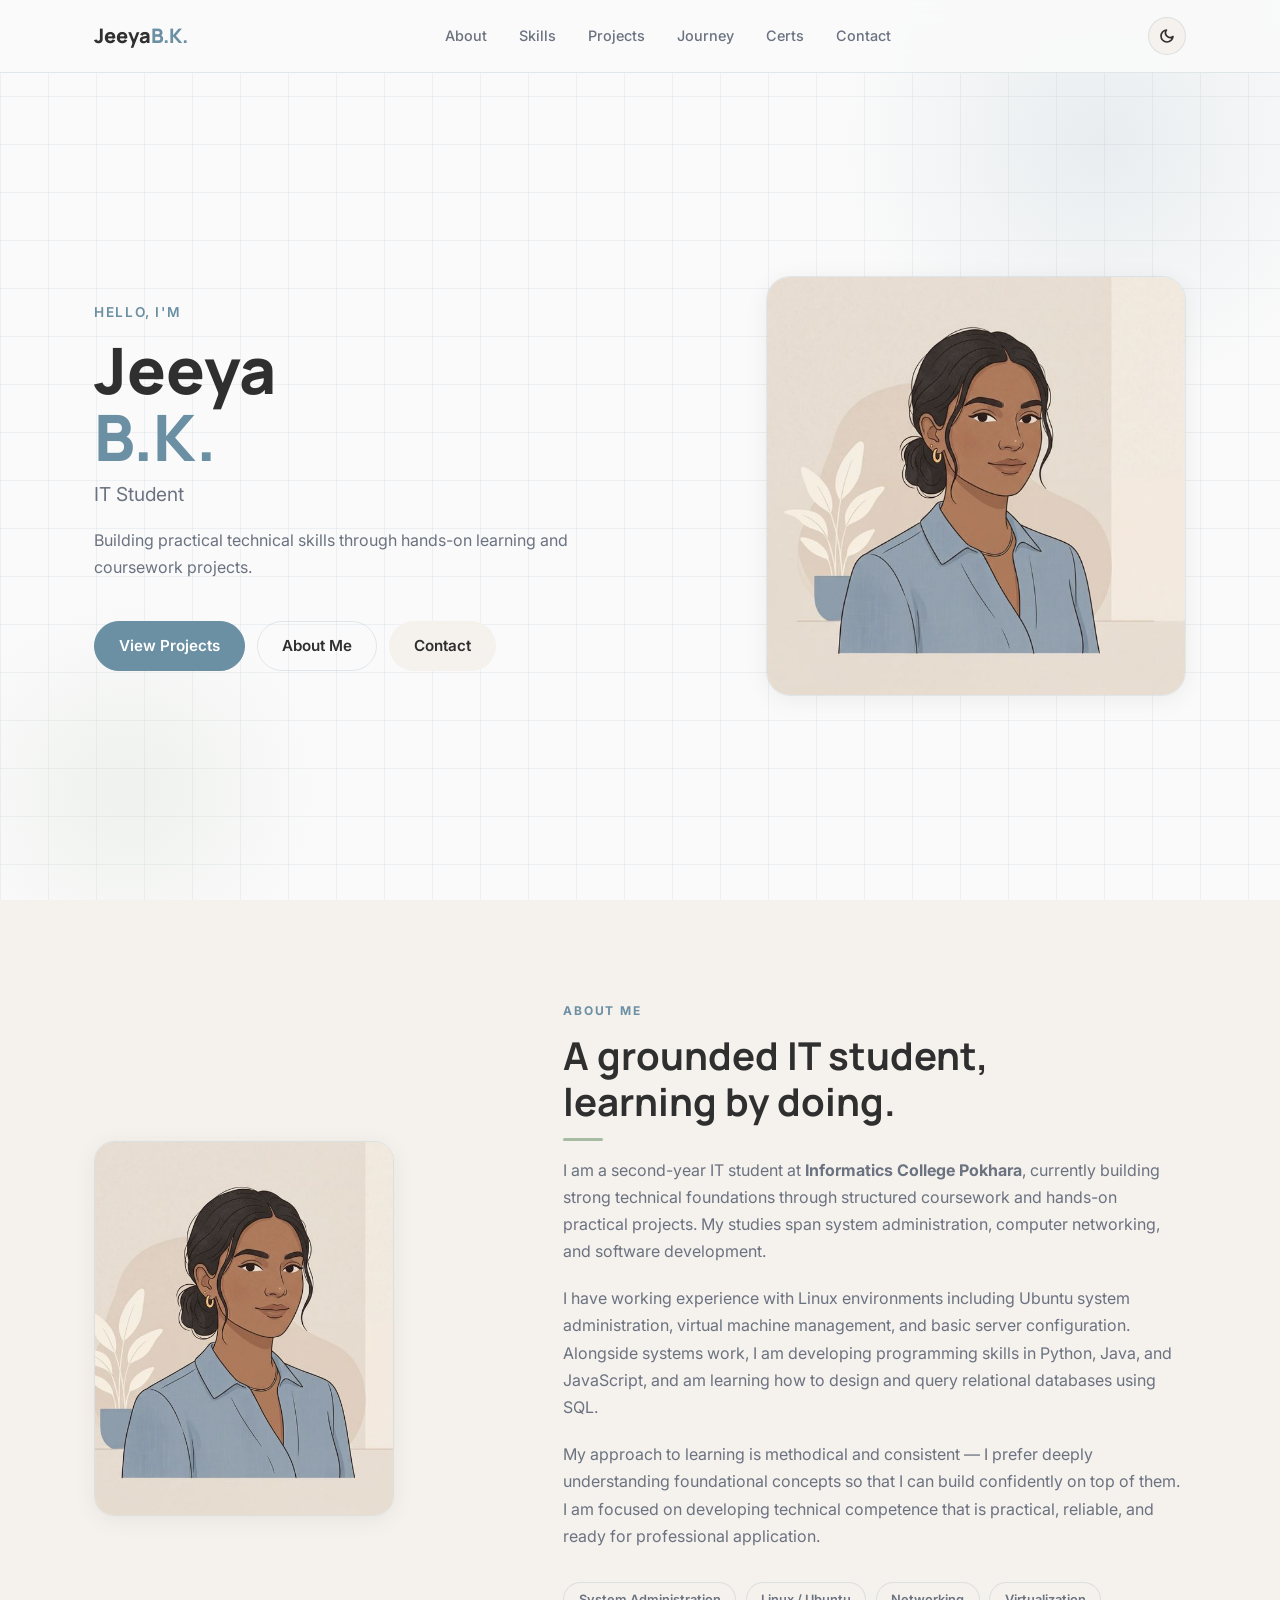
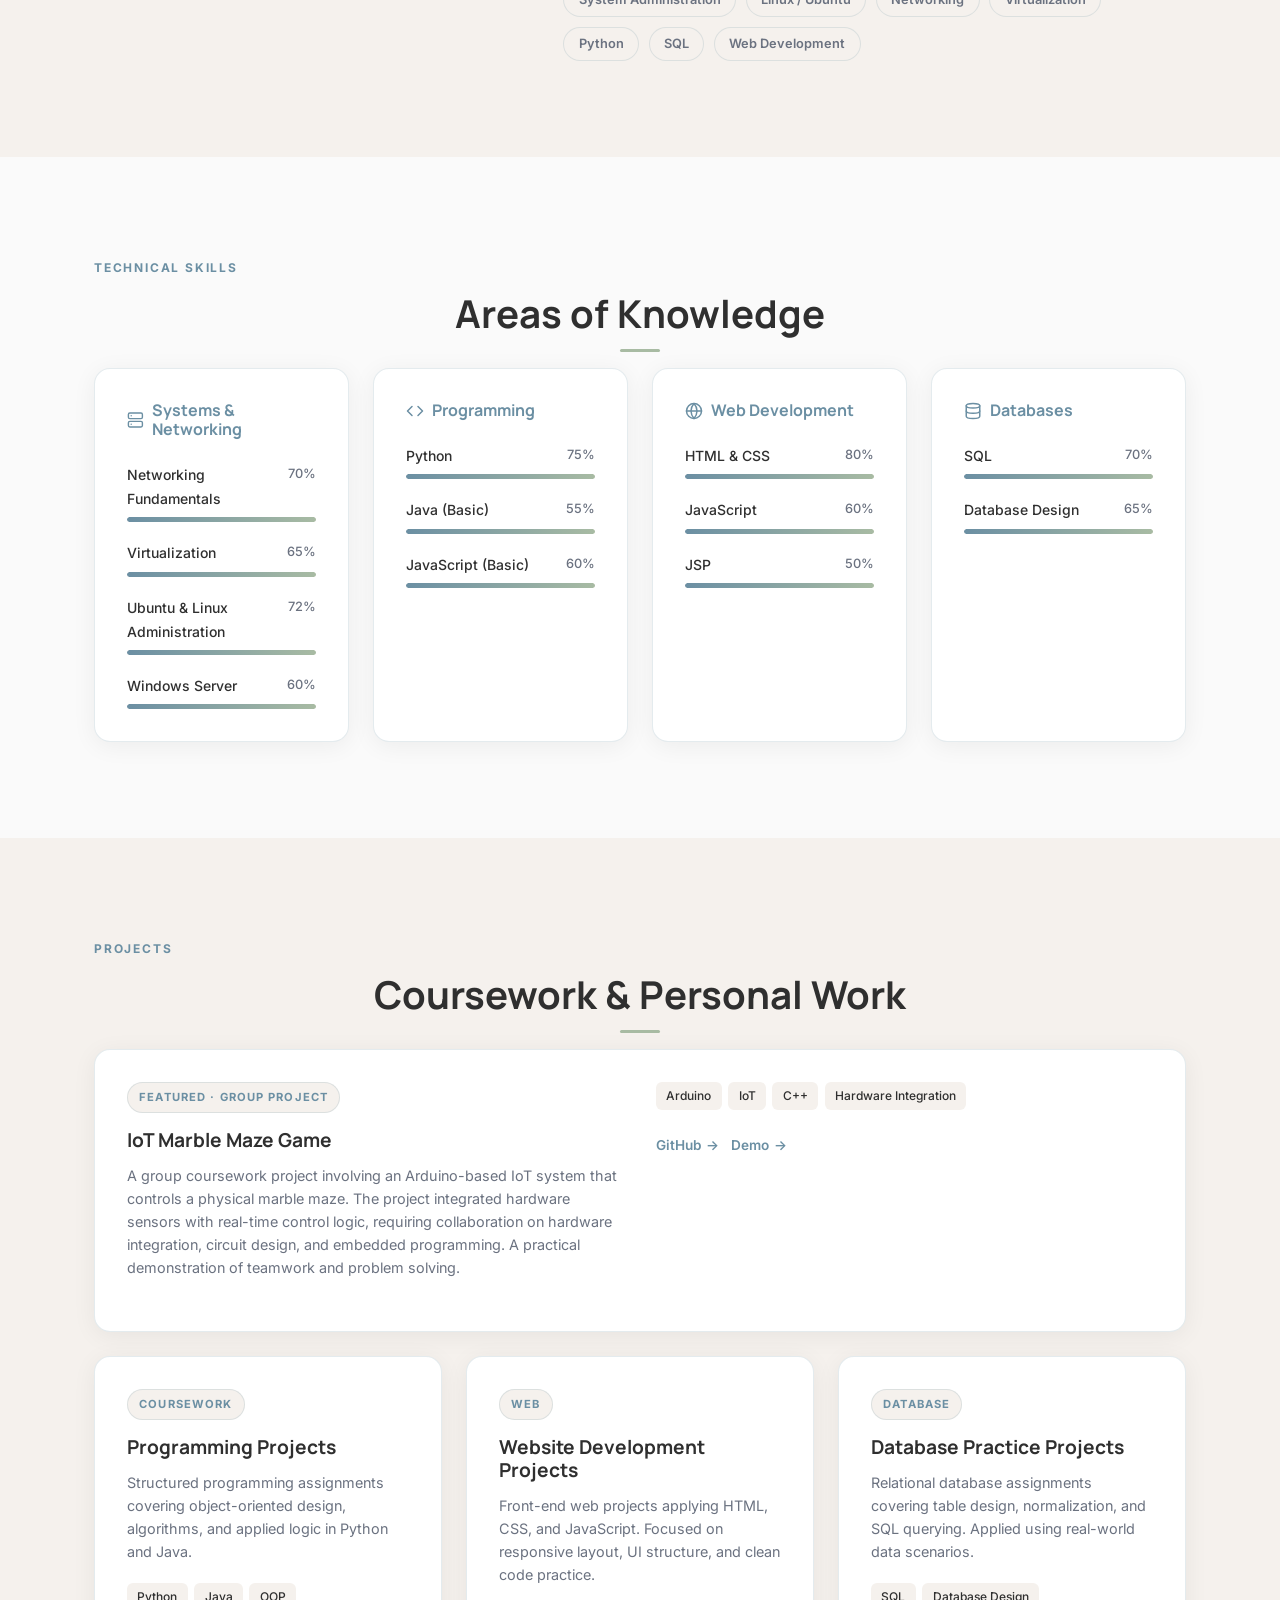
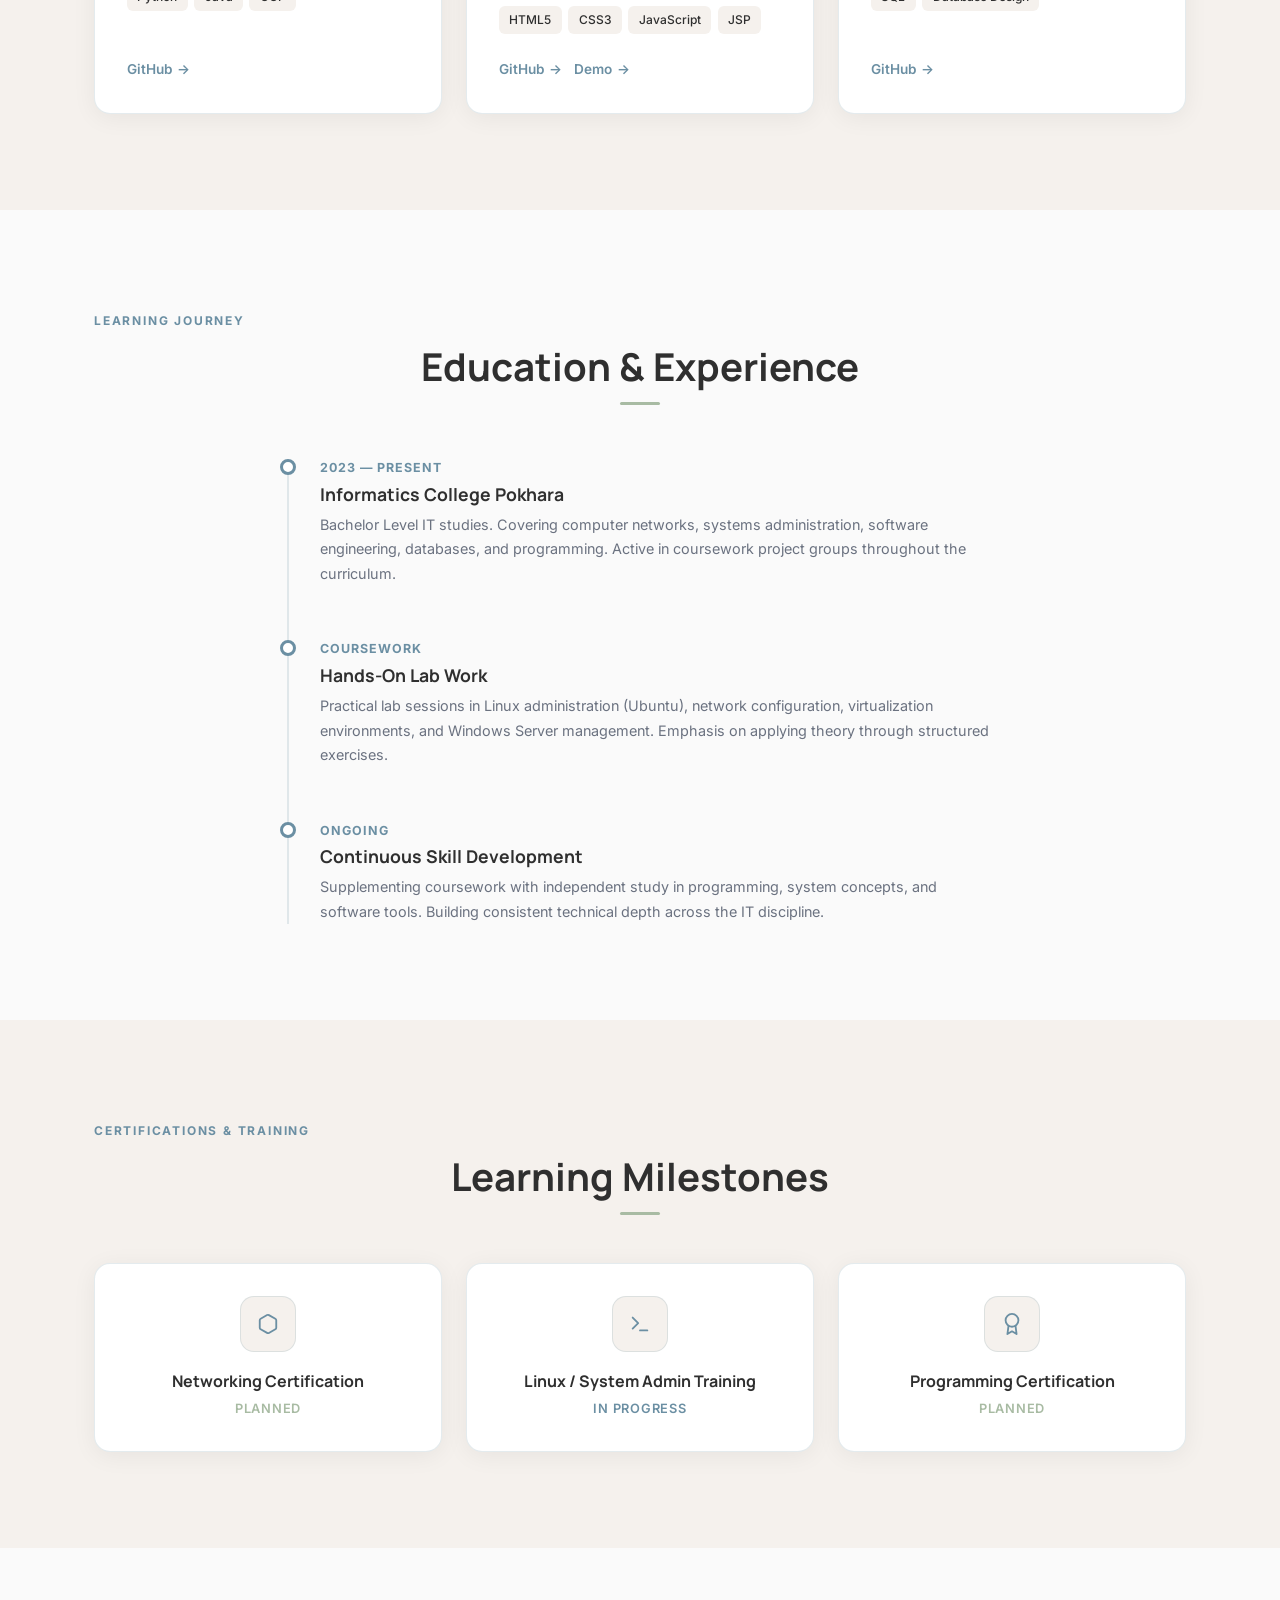
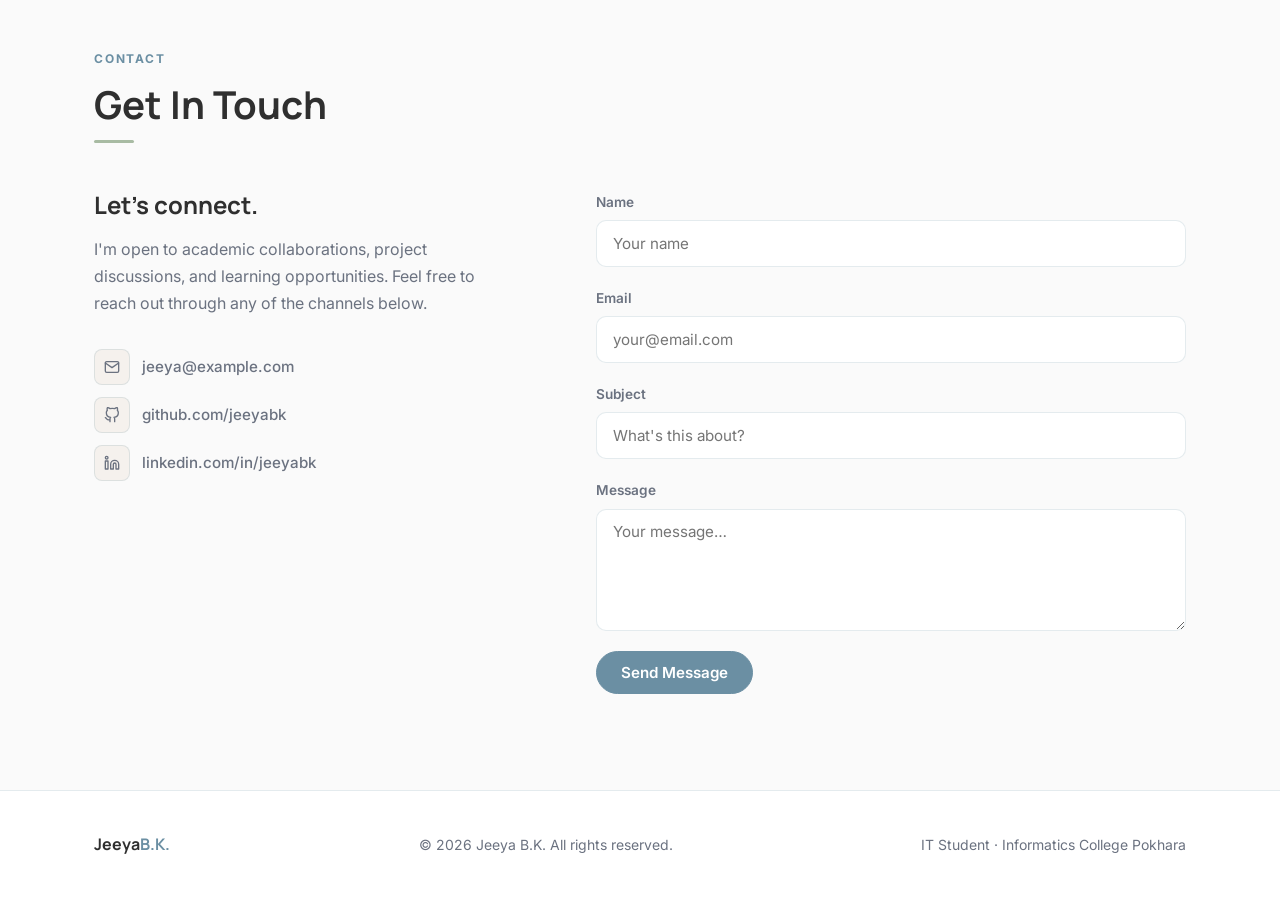
==== commit 8aa50307: "Website Update" ====
--- a/index.html
+++ b/index.html
@@ -1,273 +1,421 @@
 <!DOCTYPE html>
-<html lang="en" data-theme="dark">
+<html lang="en" data-theme="light">
 <head>
-    <meta charset="UTF-8">
-    <meta name="viewport" content="width=device-width, initial-scale=1.0">
-    <meta name="description" content="Portfolio of Jeeya B.K., an IT Student and aspiring AI Engineer.">
-    <title>Jeeya B.K. | Aspiring AI Engineer</title>
-    <!-- Modern typography -->
-    <link href="https://fonts.googleapis.com/css2?family=Inter:wght@300;400;500;600;700;800&display=swap" rel="stylesheet">
-    <link rel="stylesheet" href="styles/style.css">
-    <script src="js/components.js" defer></script>
+  <meta charset="UTF-8">
+  <meta name="viewport" content="width=device-width, initial-scale=1.0">
+  <meta name="description" content="Portfolio of Jeeya B.K., a second-year IT student at Informatics College Pokhara. Focused on system administration, networking, and software development.">
+  <meta name="keywords" content="Jeeya BK, IT Student, Portfolio, System Administration, Networking, Linux, Informatics College Pokhara">
+  <meta name="author" content="Jeeya B.K.">
+  <title>Jeeya B.K. — IT Student Portfolio</title>
+  <link rel="stylesheet" href="styles/style.css">
+  <script src="js/components.js" defer></script>
 </head>
 <body>
-    <site-header></site-header>
-
-    <main>
-        <!-- Hero Section -->
-        <section id="hero" class="hero">
-            <canvas id="hero-canvas"></canvas>
-            <div class="container hero-content">
-                <div class="hero-text animate-fade-in fade-delay-1">
-                    <p class="greeting">Hi, I'm</p>
-                    <h1>Jeeya <span>B.K.</span></h1>
-                    <h2 class="title">IT Student | Aspiring AI Engineer</h2>
-                    <p class="tagline">Passionate about building intelligent systems and learning how technology shapes the future.</p>
-                    <div class="hero-buttons">
-                        <a href="#projects" class="btn btn-primary">View Projects</a>
-                        <a href="#contact" class="btn btn-outline">Contact Me</a>
-                        <a href="#" class="btn btn-ghost">Download Resume</a>
-                    </div>
-                </div>
-                <div class="hero-image animate-fade-in fade-delay-2">
-                    <img src="assets/avatar.png" alt="Jeeya B.K. Profile Avatar" class="avatar" onerror="this.onerror=null; this.src=''; this.alt='Avatar Image Missing';">
-                </div>
-            </div>
-        </section>
-
-        <!-- About Me -->
-        <section id="about" class="section bg-alt fade-up">
-            <div class="container">
-                <h2 class="section-title">About Me</h2>
-                <div class="about-content text-center" style="max-width: 800px; margin: 0 auto; font-size: 1.1rem; line-height: 1.8;">
-                    <p style="margin-bottom: 1.5rem;">I am a second-year IT student at <strong>Informatics College Pokhara</strong>, deeply interested in artificial intelligence and discovering how intelligent systems interact with structured data. My journey revolves around continually growing my knowledge in modern programming, intricate database design, and robust networking frameworks.</p>
-                    <p>I maintain a strong motivation to learn, adapt, and build technical solutions. My ultimate career objective is to become a professional AI Engineer, transforming complex concepts into accessible, functional applications that serve the future.</p>
-                </div>
-            </div>
-        </section>
-
-        <!-- Skills -->
-        <section id="skills" class="section fade-up">
-            <div class="container">
-                <h2 class="section-title">Technical Expertise</h2>
-                <div class="skills-grid">
-                    <!-- Programming -->
-                    <div class="skill-category card">
-                        <h3>Programming</h3>
-                        <div class="skill-item">
-                            <span>Python</span>
-                            <div class="progress-bar"><div class="progress" style="width: 85%;"></div></div>
-                        </div>
-                        <div class="skill-item">
-                            <span>Java</span>
-                            <div class="progress-bar"><div class="progress" style="width: 75%;"></div></div>
-                        </div>
-                        <div class="skill-item">
-                            <span>JavaScript</span>
-                            <div class="progress-bar"><div class="progress" style="width: 80%;"></div></div>
-                        </div>
-                    </div>
-                    <!-- AI & Data -->
-                    <div class="skill-category card">
-                        <h3>AI & Data</h3>
-                        <div class="skill-item">
-                            <span>Machine Learning Fundamentals</span>
-                            <div class="progress-bar"><div class="progress" style="width: 60%;"></div></div>
-                        </div>
-                        <div class="skill-item">
-                            <span>Data Analysis</span>
-                            <div class="progress-bar"><div class="progress" style="width: 70%;"></div></div>
-                        </div>
-                        <div class="skill-item">
-                            <span>Problem Solving</span>
-                            <div class="progress-bar"><div class="progress" style="width: 90%;"></div></div>
-                        </div>
-                    </div>
-                    <!-- Web Development -->
-                    <div class="skill-category card">
-                        <h3>Web Development</h3>
-                        <div class="skill-item">
-                            <span>HTML & CSS</span>
-                            <div class="progress-bar"><div class="progress" style="width: 85%;"></div></div>
-                        </div>
-                        <div class="skill-item">
-                            <span>Basic Backend Concepts</span>
-                            <div class="progress-bar"><div class="progress" style="width: 50%;"></div></div>
-                        </div>
-                    </div>
-                    <!-- Networking & DB -->
-                    <div class="skill-category card">
-                        <h3>Networking & Databases</h3>
-                        <div class="skill-item">
-                            <span>Basic Networking</span>
-                            <div class="progress-bar"><div class="progress" style="width: 65%;"></div></div>
-                        </div>
-                        <div class="skill-item">
-                            <span>SQL Fundamentals</span>
-                            <div class="progress-bar"><div class="progress" style="width: 75%;"></div></div>
-                        </div>
-                        <div class="skill-item">
-                            <span>Database Design</span>
-                            <div class="progress-bar"><div class="progress" style="width: 70%;"></div></div>
-                        </div>
-                    </div>
-                </div>
-            </div>
-        </section>
-
-        <!-- Projects -->
-        <section id="projects" class="section bg-alt fade-up">
-            <div class="container">
-                <h2 class="section-title">Projects</h2>
-                <div class="projects-grid">
-                    <div class="project-card card">
-                        <div class="project-content">
-                            <h3>AI Prediction System</h3>
-                            <p>Upcoming future initiative to build a localized predictive model utilizing foundational ML algorithms.</p>
-                            <div class="tech-stack">
-                                <span>Python</span><span>Scikit-Learn</span><span>Pandas</span>
-                            </div>
-                        </div>
-                        <div class="project-links">
-                            <a href="#" class="btn-text">GitHub &rarr;</a>
-                        </div>
-                    </div>
-                    <div class="project-card card">
-                        <div class="project-content">
-                            <h3>Web Application Project</h3>
-                            <p>A responsive frontend solution incorporating modular elements and seamless cross-platform performance.</p>
-                            <div class="tech-stack">
-                                <span>HTML5</span><span>CSS3</span><span>Vanilla JS</span>
-                            </div>
-                        </div>
-                        <div class="project-links">
-                            <a href="#" class="btn-text">GitHub &rarr;</a>
-                            <a href="#" class="btn-text">Demo &rarr;</a>
-                        </div>
-                    </div>
-                    <div class="project-card card">
-                        <div class="project-content">
-                            <h3>Coursework Software</h3>
-                            <p>Academic projects emphasizing software engineering lifecycles and structured system architecture.</p>
-                            <div class="tech-stack">
-                                <span>Java</span><span>OOP</span>
-                            </div>
-                        </div>
-                        <div class="project-links">
-                            <a href="#" class="btn-text">GitHub &rarr;</a>
-                        </div>
-                    </div>
-                    <div class="project-card card">
-                        <div class="project-content">
-                            <h3>Data Analysis Mini Project</h3>
-                            <p>Extracted insights from mock datasets to deliver structured reports on performance metrics.</p>
-                            <div class="tech-stack">
-                                <span>SQL</span><span>Python</span>
-                            </div>
-                        </div>
-                        <div class="project-links">
-                            <a href="#" class="btn-text">GitHub &rarr;</a>
-                        </div>
-                    </div>
-                </div>
-            </div>
-        </section>
-
-        <!-- Learning Journey -->
-        <section id="journey" class="section fade-up">
-            <div class="container">
-                <h2 class="section-title">Learning Journey</h2>
-                <div class="timeline">
-                    <div class="timeline-item">
-                        <div class="timeline-dot"></div>
-                        <div class="timeline-content">
-                            <h3>Informatics College Pokhara</h3>
-                            <span class="date">Present</span>
-                            <p>Currently pursuing IT studies with an accelerated focus on algorithmic logic, intelligent systems, and scalable infrastructure.</p>
-                        </div>
-                    </div>
-                    <div class="timeline-item">
-                        <div class="timeline-dot"></div>
-                        <div class="timeline-content">
-                            <h3>Continuous AI Learning</h3>
-                            <span class="date">Ongoing</span>
-                            <p>Independently absorbing concepts around neural architectures, data modelling, and solving complex problems pragmatically.</p>
-                        </div>
-                    </div>
-                </div>
-            </div>
-        </section>
-
-        <!-- Certifications -->
-        <section id="certifications" class="section bg-alt fade-up">
-            <div class="container">
-                <h2 class="section-title">Certifications</h2>
-                <div class="certs-grid">
-                    <div class="cert-card card">
-                        <div class="cert-icon">
-                            <svg width="24" height="24" viewBox="0 0 24 24" fill="none" stroke="currentColor" stroke-width="2" stroke-linecap="round" stroke-linejoin="round" style="color: var(--accent);">
-                                <circle cx="12" cy="8" r="7"></circle>
-                                <polyline points="8.21 13.89 7 23 12 20 17 23 15.79 13.88"></polyline>
-                            </svg>
-                        </div>
-                        <h3>Machine Learning Fundamentals</h3>
-                        <p class="cert-status">In Progress</p>
-                    </div>
-                    <div class="cert-card card">
-                        <div class="cert-icon">
-                            <svg width="24" height="24" viewBox="0 0 24 24" fill="none" stroke="currentColor" stroke-width="2" stroke-linecap="round" stroke-linejoin="round" style="color: var(--accent);">
-                                <circle cx="12" cy="8" r="7"></circle>
-                                <polyline points="8.21 13.89 7 23 12 20 17 23 15.79 13.88"></polyline>
-                            </svg>
-                        </div>
-                        <h3>Data Analytics Basics</h3>
-                        <p class="cert-status">Planned</p>
-                    </div>
-                    <div class="cert-card card">
-                        <div class="cert-icon">
-                            <svg width="24" height="24" viewBox="0 0 24 24" fill="none" stroke="currentColor" stroke-width="2" stroke-linecap="round" stroke-linejoin="round" style="color: var(--accent);">
-                                <circle cx="12" cy="8" r="7"></circle>
-                                <polyline points="8.21 13.89 7 23 12 20 17 23 15.79 13.88"></polyline>
-                            </svg>
-                        </div>
-                        <h3>Cloud Computing Foundation</h3>
-                        <p class="cert-status">Planned</p>
-                    </div>
-                </div>
-            </div>
-        </section>
-
-        <!-- Contact Section -->
-        <section id="contact" class="section fade-up">
-            <div class="container contact-container">
-                <h2 class="section-title">Get In Touch</h2>
-                <div class="contact-grid">
-                    <div class="contact-info">
-                        <h3 style="font-size: 1.5rem; margin-bottom: 1rem;">Let's Connect</h3>
-                        <p>I am always open to discussing tech, future AI opportunities, and continuous learning. Reach out to me via any of the platforms.</p>
-                        <div class="social-links">
-                            <a href="#" class="social-link">Email</a>
-                            <a href="#" class="social-link">GitHub</a>
-                            <a href="#" class="social-link">LinkedIn</a>
-                        </div>
-                    </div>
-                    <form class="contact-form" onsubmit="event.preventDefault(); alert('Message sent successfully!');">
-                        <div class="form-group">
-                            <input type="text" placeholder="Name" required>
-                        </div>
-                        <div class="form-group">
-                            <input type="email" placeholder="Email" required>
-                        </div>
-                        <div class="form-group">
-                            <textarea placeholder="Message" rows="5" required></textarea>
-                        </div>
-                        <button type="submit" class="btn btn-primary">Send Message</button>
-                    </form>
-                </div>
-            </div>
-        </section>
-    </main>
-
-    <site-footer></site-footer>
+
+  <!-- ═══ NAVBAR ═══ -->
+  <site-header></site-header>
+
+  <main>
+
+    <!-- ═══ HERO ═══ -->
+    <section id="hero" class="hero">
+      <div class="hero__bg">
+        <div class="hero__grid-overlay"></div>
+      </div>
+      <div class="container hero__inner">
+
+        <div class="hero__text">
+          <p class="greeting">Hello, I'm</p>
+          <h1 class="hero__name">Jeeya<br><span>B.K.</span></h1>
+          <p class="hero__subtitle">IT Student</p>
+          <p class="hero__tagline">Building practical technical skills through hands-on learning and coursework projects.</p>
+          <div class="hero__buttons">
+            <a href="#projects" class="btn btn-primary">View Projects</a>
+            <a href="#about"    class="btn btn-outline">About Me</a>
+            <a href="#contact"  class="btn btn-soft">Contact</a>
+          </div>
+        </div>
+
+        <div class="hero__image-wrap">
+          <img
+            src="assets/avatar.png"
+            alt="Jeeya B.K. — IT Student, Informatics College Pokhara"
+            class="hero__avatar"
+          >
+        </div>
+
+      </div>
+    </section>
+
+    <!-- ═══ ABOUT ═══ -->
+    <section id="about" class="section section--alt">
+      <div class="container">
+        <div class="about__inner fade-up">
+
+          <div>
+            <img
+              src="assets/avatar.png"
+              alt="Jeeya B.K."
+              class="about__image"
+            >
+          </div>
+
+          <div class="about__body">
+            <span class="section-label">About Me</span>
+            <h2 class="section-title">A grounded IT student,<br>learning by doing.</h2>
+            <p>
+              I am a second-year IT student at <strong>Informatics College Pokhara</strong>,
+              currently building strong technical foundations through structured coursework and
+              hands-on practical projects. My studies span system administration, computer
+              networking, and software development.
+            </p>
+            <p>
+              I have working experience with Linux environments including Ubuntu system
+              administration, virtual machine management, and basic server configuration.
+              Alongside systems work, I am developing programming skills in Python, Java, and
+              JavaScript, and am learning how to design and query relational databases using SQL.
+            </p>
+            <p>
+              My approach to learning is methodical and consistent — I prefer deeply understanding
+              foundational concepts so that I can build confidently on top of them. I am focused
+              on developing technical competence that is practical, reliable, and ready for
+              professional application.
+            </p>
+            <div class="about__tags">
+              <span class="tag">System Administration</span>
+              <span class="tag">Linux / Ubuntu</span>
+              <span class="tag">Networking</span>
+              <span class="tag">Virtualization</span>
+              <span class="tag">Python</span>
+              <span class="tag">SQL</span>
+              <span class="tag">Web Development</span>
+            </div>
+          </div>
+
+        </div>
+      </div>
+    </section>
+
+    <!-- ═══ SKILLS ═══ -->
+    <section id="skills" class="section">
+      <div class="container">
+        <span class="section-label">Technical Skills</span>
+        <h2 class="section-title centered">Areas of Knowledge</h2>
+
+        <div class="skills__grid fade-up">
+
+          <!-- Systems & Networking -->
+          <div class="card delay-1">
+            <h3 class="skill-card__title">
+              <svg width="18" height="18" viewBox="0 0 24 24" fill="none" stroke="currentColor" stroke-width="2" stroke-linecap="round" stroke-linejoin="round"><rect x="2" y="2" width="20" height="8" rx="2"/><rect x="2" y="14" width="20" height="8" rx="2"/><line x1="6" y1="6" x2="6.01" y2="6"/><line x1="6" y1="18" x2="6.01" y2="18"/></svg>
+              Systems &amp; Networking
+            </h3>
+            <div class="skill-item">
+              <div class="skill-item__label"><span>Networking Fundamentals</span><span class="skill-item__pct">70%</span></div>
+              <div class="bar"><div class="bar__fill" style="--w:70%"></div></div>
+            </div>
+            <div class="skill-item">
+              <div class="skill-item__label"><span>Virtualization</span><span class="skill-item__pct">65%</span></div>
+              <div class="bar"><div class="bar__fill" style="--w:65%"></div></div>
+            </div>
+            <div class="skill-item">
+              <div class="skill-item__label"><span>Ubuntu &amp; Linux Administration</span><span class="skill-item__pct">72%</span></div>
+              <div class="bar"><div class="bar__fill" style="--w:72%"></div></div>
+            </div>
+            <div class="skill-item">
+              <div class="skill-item__label"><span>Windows Server</span><span class="skill-item__pct">60%</span></div>
+              <div class="bar"><div class="bar__fill" style="--w:60%"></div></div>
+            </div>
+          </div>
+
+          <!-- Programming -->
+          <div class="card delay-2">
+            <h3 class="skill-card__title">
+              <svg width="18" height="18" viewBox="0 0 24 24" fill="none" stroke="currentColor" stroke-width="2" stroke-linecap="round" stroke-linejoin="round"><polyline points="16 18 22 12 16 6"/><polyline points="8 6 2 12 8 18"/></svg>
+              Programming
+            </h3>
+            <div class="skill-item">
+              <div class="skill-item__label"><span>Python</span><span class="skill-item__pct">75%</span></div>
+              <div class="bar"><div class="bar__fill" style="--w:75%"></div></div>
+            </div>
+            <div class="skill-item">
+              <div class="skill-item__label"><span>Java (Basic)</span><span class="skill-item__pct">55%</span></div>
+              <div class="bar"><div class="bar__fill" style="--w:55%"></div></div>
+            </div>
+            <div class="skill-item">
+              <div class="skill-item__label"><span>JavaScript (Basic)</span><span class="skill-item__pct">60%</span></div>
+              <div class="bar"><div class="bar__fill" style="--w:60%"></div></div>
+            </div>
+          </div>
+
+          <!-- Web Development -->
+          <div class="card delay-3">
+            <h3 class="skill-card__title">
+              <svg width="18" height="18" viewBox="0 0 24 24" fill="none" stroke="currentColor" stroke-width="2" stroke-linecap="round" stroke-linejoin="round"><circle cx="12" cy="12" r="10"/><line x1="2" y1="12" x2="22" y2="12"/><path d="M12 2a15.3 15.3 0 0 1 4 10 15.3 15.3 0 0 1-4 10 15.3 15.3 0 0 1-4-10 15.3 15.3 0 0 1 4-10z"/></svg>
+              Web Development
+            </h3>
+            <div class="skill-item">
+              <div class="skill-item__label"><span>HTML &amp; CSS</span><span class="skill-item__pct">80%</span></div>
+              <div class="bar"><div class="bar__fill" style="--w:80%"></div></div>
+            </div>
+            <div class="skill-item">
+              <div class="skill-item__label"><span>JavaScript</span><span class="skill-item__pct">60%</span></div>
+              <div class="bar"><div class="bar__fill" style="--w:60%"></div></div>
+            </div>
+            <div class="skill-item">
+              <div class="skill-item__label"><span>JSP</span><span class="skill-item__pct">50%</span></div>
+              <div class="bar"><div class="bar__fill" style="--w:50%"></div></div>
+            </div>
+          </div>
+
+          <!-- Databases -->
+          <div class="card delay-4">
+            <h3 class="skill-card__title">
+              <svg width="18" height="18" viewBox="0 0 24 24" fill="none" stroke="currentColor" stroke-width="2" stroke-linecap="round" stroke-linejoin="round"><ellipse cx="12" cy="5" rx="9" ry="3"/><path d="M21 12c0 1.66-4 3-9 3s-9-1.34-9-3"/><path d="M3 5v14c0 1.66 4 3 9 3s9-1.34 9-3V5"/></svg>
+              Databases
+            </h3>
+            <div class="skill-item">
+              <div class="skill-item__label"><span>SQL</span><span class="skill-item__pct">70%</span></div>
+              <div class="bar"><div class="bar__fill" style="--w:70%"></div></div>
+            </div>
+            <div class="skill-item">
+              <div class="skill-item__label"><span>Database Design</span><span class="skill-item__pct">65%</span></div>
+              <div class="bar"><div class="bar__fill" style="--w:65%"></div></div>
+            </div>
+          </div>
+
+        </div>
+      </div>
+    </section>
+
+    <!-- ═══ PROJECTS ═══ -->
+    <section id="projects" class="section section--alt">
+      <div class="container">
+        <span class="section-label">Projects</span>
+        <h2 class="section-title centered">Coursework &amp; Personal Work</h2>
+
+        <div class="projects__grid fade-up">
+
+          <!-- Featured Project -->
+          <div class="card project-card project-card__featured">
+            <div>
+              <span class="project-card__badge">Featured · Group Project</span>
+              <h3>IoT Marble Maze Game</h3>
+              <p>
+                A group coursework project involving an Arduino-based IoT system that controls a
+                physical marble maze. The project integrated hardware sensors with real-time
+                control logic, requiring collaboration on hardware integration, circuit design,
+                and embedded programming. A practical demonstration of teamwork and problem solving.
+              </p>
+            </div>
+            <div>
+              <div class="tech-tags">
+                <span class="tech-tag">Arduino</span>
+                <span class="tech-tag">IoT</span>
+                <span class="tech-tag">C++</span>
+                <span class="tech-tag">Hardware Integration</span>
+              </div>
+              <div class="project-card__links">
+                <a href="#" class="link-btn">GitHub</a>
+                <a href="#" class="link-btn">Demo</a>
+              </div>
+            </div>
+          </div>
+
+          <!-- Card 2 -->
+          <div class="card project-card">
+            <div class="project-content">
+              <span class="project-card__badge">Coursework</span>
+              <h3>Programming Projects</h3>
+              <p>Structured programming assignments covering object-oriented design, algorithms, and applied logic in Python and Java.</p>
+              <div class="tech-tags">
+                <span class="tech-tag">Python</span>
+                <span class="tech-tag">Java</span>
+                <span class="tech-tag">OOP</span>
+              </div>
+            </div>
+            <div class="project-card__links">
+              <a href="#" class="link-btn">GitHub</a>
+            </div>
+          </div>
+
+          <!-- Card 3 -->
+          <div class="card project-card">
+            <div class="project-content">
+              <span class="project-card__badge">Web</span>
+              <h3>Website Development Projects</h3>
+              <p>Front-end web projects applying HTML, CSS, and JavaScript. Focused on responsive layout, UI structure, and clean code practice.</p>
+              <div class="tech-tags">
+                <span class="tech-tag">HTML5</span>
+                <span class="tech-tag">CSS3</span>
+                <span class="tech-tag">JavaScript</span>
+                <span class="tech-tag">JSP</span>
+              </div>
+            </div>
+            <div class="project-card__links">
+              <a href="#" class="link-btn">GitHub</a>
+              <a href="#" class="link-btn">Demo</a>
+            </div>
+          </div>
+
+          <!-- Card 4 -->
+          <div class="card project-card">
+            <div class="project-content">
+              <span class="project-card__badge">Database</span>
+              <h3>Database Practice Projects</h3>
+              <p>Relational database assignments covering table design, normalization, and SQL querying. Applied using real-world data scenarios.</p>
+              <div class="tech-tags">
+                <span class="tech-tag">SQL</span>
+                <span class="tech-tag">Database Design</span>
+              </div>
+            </div>
+            <div class="project-card__links">
+              <a href="#" class="link-btn">GitHub</a>
+            </div>
+          </div>
+
+        </div>
+      </div>
+    </section>
+
+    <!-- ═══ JOURNEY ═══ -->
+    <section id="journey" class="section">
+      <div class="container">
+        <span class="section-label">Learning Journey</span>
+        <h2 class="section-title centered">Education &amp; Experience</h2>
+
+        <div class="fade-up" style="margin-top: 3rem;">
+          <div class="timeline">
+
+            <div class="timeline-item">
+              <div class="timeline__dot"></div>
+              <span class="timeline__date">2023 — Present</span>
+              <h3>Informatics College Pokhara</h3>
+              <p>Bachelor Level IT studies. Covering computer networks, systems administration, software engineering, databases, and programming. Active in coursework project groups throughout the curriculum.</p>
+            </div>
+
+            <div class="timeline-item">
+              <div class="timeline__dot"></div>
+              <span class="timeline__date">Coursework</span>
+              <h3>Hands-On Lab Work</h3>
+              <p>Practical lab sessions in Linux administration (Ubuntu), network configuration, virtualization environments, and Windows Server management. Emphasis on applying theory through structured exercises.</p>
+            </div>
+
+            <div class="timeline-item">
+              <div class="timeline__dot"></div>
+              <span class="timeline__date">Ongoing</span>
+              <h3>Continuous Skill Development</h3>
+              <p>Supplementing coursework with independent study in programming, system concepts, and software tools. Building consistent technical depth across the IT discipline.</p>
+            </div>
+
+          </div>
+        </div>
+      </div>
+    </section>
+
+    <!-- ═══ CERTIFICATIONS ═══ -->
+    <section id="certifications" class="section section--alt">
+      <div class="container">
+        <span class="section-label">Certifications &amp; Training</span>
+        <h2 class="section-title centered">Learning Milestones</h2>
+
+        <div class="certs__grid fade-up" style="margin-top: 3rem;">
+
+          <div class="card cert-card">
+            <div class="cert-card__icon">
+              <svg width="22" height="22" viewBox="0 0 24 24" fill="none" stroke="currentColor" stroke-width="2" stroke-linecap="round" stroke-linejoin="round" style="color:var(--primary)"><path d="M21 16V8a2 2 0 0 0-1-1.73l-7-4a2 2 0 0 0-2 0l-7 4A2 2 0 0 0 3 8v8a2 2 0 0 0 1 1.73l7 4a2 2 0 0 0 2 0l7-4A2 2 0 0 0 21 16z"/></svg>
+            </div>
+            <h3>Networking Certification</h3>
+            <p class="cert-card__status cert-card__status--upcoming">Planned</p>
+          </div>
+
+          <div class="card cert-card">
+            <div class="cert-card__icon">
+              <svg width="22" height="22" viewBox="0 0 24 24" fill="none" stroke="currentColor" stroke-width="2" stroke-linecap="round" stroke-linejoin="round" style="color:var(--primary)"><polyline points="4 17 10 11 4 5"/><line x1="12" y1="19" x2="20" y2="19"/></svg>
+            </div>
+            <h3>Linux / System Admin Training</h3>
+            <p class="cert-card__status cert-card__status--progress">In Progress</p>
+          </div>
+
+          <div class="card cert-card">
+            <div class="cert-card__icon">
+              <svg width="22" height="22" viewBox="0 0 24 24" fill="none" stroke="currentColor" stroke-width="2" stroke-linecap="round" stroke-linejoin="round" style="color:var(--primary)"><circle cx="12" cy="8" r="7"/><polyline points="8.21 13.89 7 23 12 20 17 23 15.79 13.88"/></svg>
+            </div>
+            <h3>Programming Certification</h3>
+            <p class="cert-card__status cert-card__status--upcoming">Planned</p>
+          </div>
+
+        </div>
+      </div>
+    </section>
+
+    <!-- ═══ CONTACT ═══ -->
+    <section id="contact" class="section">
+      <div class="container">
+        <span class="section-label">Contact</span>
+        <h2 class="section-title">Get In Touch</h2>
+
+        <div class="contact__inner fade-up" style="margin-top: 3rem;">
+
+          <div class="contact__info">
+            <h3>Let's connect.</h3>
+            <p>I'm open to academic collaborations, project discussions, and learning opportunities. Feel free to reach out through any of the channels below.</p>
+            <ul class="social-list">
+              <li>
+                <a href="mailto:jeeya@example.com" aria-label="Email Jeeya B.K.">
+                  <span class="social-list__icon">
+                    <svg width="16" height="16" viewBox="0 0 24 24" fill="none" stroke="currentColor" stroke-width="2" stroke-linecap="round" stroke-linejoin="round"><path d="M4 4h16c1.1 0 2 .9 2 2v12c0 1.1-.9 2-2 2H4c-1.1 0-2-.9-2-2V6c0-1.1.9-2 2-2z"/><polyline points="22,6 12,13 2,6"/></svg>
+                  </span>
+                  jeeya@example.com
+                </a>
+              </li>
+              <li>
+                <a href="https://github.com/" target="_blank" rel="noopener" aria-label="Jeeya B.K. on GitHub">
+                  <span class="social-list__icon">
+                    <svg width="16" height="16" viewBox="0 0 24 24" fill="none" stroke="currentColor" stroke-width="2" stroke-linecap="round" stroke-linejoin="round"><path d="M9 19c-5 1.5-5-2.5-7-3m14 6v-3.87a3.37 3.37 0 0 0-.94-2.61c3.14-.35 6.44-1.54 6.44-7A5.44 5.44 0 0 0 20 4.77 5.07 5.07 0 0 0 19.91 1S18.73.65 16 2.48a13.38 13.38 0 0 0-7 0C6.27.65 5.09 1 5.09 1A5.07 5.07 0 0 0 5 4.77a5.44 5.44 0 0 0-1.5 3.78c0 5.42 3.3 6.61 6.44 7A3.37 3.37 0 0 0 9 18.13V22"/></svg>
+                  </span>
+                  github.com/jeeyabk
+                </a>
+              </li>
+              <li>
+                <a href="https://linkedin.com/" target="_blank" rel="noopener" aria-label="Jeeya B.K. on LinkedIn">
+                  <span class="social-list__icon">
+                    <svg width="16" height="16" viewBox="0 0 24 24" fill="none" stroke="currentColor" stroke-width="2" stroke-linecap="round" stroke-linejoin="round"><path d="M16 8a6 6 0 0 1 6 6v7h-4v-7a2 2 0 0 0-2-2 2 2 0 0 0-2 2v7h-4v-7a6 6 0 0 1 6-6z"/><rect x="2" y="9" width="4" height="12"/><circle cx="4" cy="4" r="2"/></svg>
+                  </span>
+                  linkedin.com/in/jeeyabk
+                </a>
+              </li>
+            </ul>
+          </div>
+
+          <form id="contact-form" class="contact__form" novalidate>
+            <div class="form-field">
+              <label for="cf-name">Name</label>
+              <input id="cf-name" type="text" name="name" placeholder="Your name" required>
+            </div>
+            <div class="form-field">
+              <label for="cf-email">Email</label>
+              <input id="cf-email" type="email" name="email" placeholder="your@email.com" required>
+            </div>
+            <div class="form-field">
+              <label for="cf-subject">Subject</label>
+              <input id="cf-subject" type="text" name="subject" placeholder="What's this about?">
+            </div>
+            <div class="form-field">
+              <label for="cf-message">Message</label>
+              <textarea id="cf-message" name="message" rows="5" placeholder="Your message…" required></textarea>
+            </div>
+            <button type="submit" class="btn btn-primary" style="align-self: flex-start;">Send Message</button>
+          </form>
+
+        </div>
+      </div>
+    </section>
+
+  </main>
+
+  <!-- ═══ FOOTER ═══ -->
+  <site-footer></site-footer>
+
 </body>
 </html>
--- a/styles/style.css
+++ b/styles/style.css
@@ -1,574 +1,783 @@
-/* Color Palette:
-Primary: Deep Navy Blue (#0B1F3A)
-Accent: Soft Electric Blue (#4DA3FF)
-Secondary: Muted Lavender (#9C8CFF)
-Background: Off-white (#F8FAFC)
-Text: Charcoal black (#1A1A1A)
-Dark Background: #0A0A0A
-*/
-
+/* ============================================================
+   Jeeya B.K. Portfolio — Clean Minimal Tech Aesthetic
+   Palette: Dusty Blue · Sage Green · Warm Beige · Off-White
+   ============================================================ */
+
+@import url('https://fonts.googleapis.com/css2?family=Manrope:wght@300;400;500;600;700;800&family=Inter:wght@300;400;500;600&display=swap');
+
+/* ---- Tokens ---- */
 :root {
-    --primary: #0B1F3A;
-    --accent: #4DA3FF;
-    --secondary-accent: #9C8CFF;
-    
-    /* Light Mode */
-    --bg-color: #F8FAFC;
-    --bg-alt: #E2E8F0;
-    --text-main: #1A1A1A;
-    --text-muted: #475569;
-    --card-bg: #FFFFFF;
-    --card-border: rgba(11, 31, 58, 0.1);
-    --nav-bg: rgba(248, 250, 252, 0.9);
+  --primary:     #6B8FA3;   /* Dusty Blue */
+  --sage:        #A8BBA3;   /* Sage Green */
+  --beige:       #F5F1ED;   /* Warm Beige */
+  --bg:          #FAFAFA;   /* Off-White */
+  --surface:     #FFFFFF;
+  --text:        #2F2F2F;
+  --text-muted:  #6B7280;
+  --border:      rgba(107,143,163,0.18);
+  --shadow:      0 4px 24px rgba(0,0,0,0.06);
+  --shadow-hover:0 8px 32px rgba(107,143,163,0.18);
+  --radius:      16px;
+  --radius-sm:   10px;
+  --nav-bg:      rgba(250,250,250,0.88);
+  --transition:  0.3s cubic-bezier(0.4,0,0.2,1);
 }
 
 [data-theme="dark"] {
-    --bg-color: #0A0A0A;
-    --bg-alt: #121212;
-    --text-main: #F8FAFC;
-    --text-muted: #A1A1AA;
-    --card-bg: #1A1A1A;
-    --card-border: rgba(156, 140, 255, 0.2);
-    --nav-bg: rgba(10, 10, 10, 0.9);
-    --primary: #0F2A4A; 
-}
-
-* {
-    box-sizing: border-box;
-    margin: 0;
-    padding: 0;
-}
+  --bg:          #1E1E1E;
+  --surface:     #2A2A2A;
+  --text:        #EAEAEA;
+  --text-muted:  #9CA3AF;
+  --border:      rgba(143,175,195,0.18);
+  --shadow:      0 4px 24px rgba(0,0,0,0.28);
+  --shadow-hover:0 8px 32px rgba(143,175,195,0.14);
+  --nav-bg:      rgba(30,30,30,0.92);
+  --primary:     #8FAFC3;
+  --beige:       #3A3530;
+}
+
+/* ---- Reset ---- */
+*, *::before, *::after { box-sizing: border-box; margin: 0; padding: 0; }
+
+html { scroll-behavior: smooth; }
 
 body {
-    font-family: 'Inter', sans-serif;
-    color: var(--text-main);
-    background-color: var(--bg-color);
-    line-height: 1.6;
-    transition: background-color 0.3s ease, color 0.3s ease;
-    overflow-x: hidden;
-}
-
-html {
-    scroll-behavior: smooth;
-}
-
+  font-family: 'Inter', sans-serif;
+  background: var(--bg);
+  color: var(--text);
+  line-height: 1.7;
+  transition: background var(--transition), color var(--transition);
+  overflow-x: hidden;
+}
+
+img { max-width: 100%; display: block; }
+
+a { color: inherit; text-decoration: none; }
+
+/* ---- Layout ---- */
 .container {
-    max-width: 1200px;
-    margin: 0 auto;
-    padding: 0 1.5rem;
-}
-
-.text-center {
-    text-align: center;
-}
-
-/* Typography */
+  max-width: 1140px;
+  margin: 0 auto;
+  padding: 0 1.5rem;
+}
+
+.section { padding: 6rem 0; }
+.section--alt { background: var(--beige); }
+[data-theme="dark"] .section--alt { background: var(--surface); }
+
+/* ---- Typography ---- */
 h1, h2, h3, h4 {
-    font-weight: 700;
-    line-height: 1.2;
-    color: var(--text-main);
-}
-h1 {
-    font-size: 3.5rem;
-    margin-bottom: 0.5rem;
-}
-h1 span {
-    color: var(--accent);
-}
-h2.title {
-    font-size: 1.5rem;
-    font-weight: 500;
-    color: var(--text-muted);
-    margin-bottom: 1rem;
-}
-p.tagline {
-    font-size: 1.125rem;
-    max-width: 600px;
-    margin-bottom: 2rem;
-    color: var(--text-muted);
-}
+  font-family: 'Manrope', sans-serif;
+  font-weight: 700;
+  line-height: 1.2;
+  color: var(--text);
+}
+
+.section-label {
+  display: inline-block;
+  font-size: 0.75rem;
+  font-weight: 700;
+  letter-spacing: 0.15em;
+  text-transform: uppercase;
+  color: var(--primary);
+  margin-bottom: 0.75rem;
+}
+
 .section-title {
-    font-size: 2.5rem;
-    margin-bottom: 3rem;
-    text-align: center;
-    position: relative;
-}
+  font-size: clamp(1.75rem, 3vw, 2.5rem);
+  margin-bottom: 1rem;
+}
+
 .section-title::after {
-    content: '';
-    display: block;
-    width: 60px;
-    height: 4px;
-    background: var(--accent);
-    margin: 1rem auto 0;
-    border-radius: 2px;
-}
-
-/* Sections */
-.section {
-    padding: 6rem 0;
-}
-.bg-alt {
-    background-color: var(--bg-alt);
-}
-
-/* Buttons */
+  content: '';
+  display: block;
+  width: 40px;
+  height: 3px;
+  background: var(--sage);
+  border-radius: 2px;
+  margin-top: 0.75rem;
+}
+
+.section-title.centered { text-align: center; }
+.section-title.centered::after { margin-left: auto; margin-right: auto; }
+
+/* ---- Buttons ---- */
 .btn {
-    display: inline-flex;
-    align-items: center;
-    justify-content: center;
-    padding: 0.75rem 1.5rem;
-    border-radius: 8px;
-    font-weight: 600;
-    text-decoration: none;
-    transition: all 0.3s ease;
-    cursor: pointer;
-    font-size: 1rem;
-    border: 2px solid transparent;
-}
+  display: inline-flex;
+  align-items: center;
+  gap: 0.5rem;
+  padding: 0.7rem 1.5rem;
+  border-radius: 100px;
+  font-family: 'Inter', sans-serif;
+  font-weight: 600;
+  font-size: 0.95rem;
+  cursor: pointer;
+  border: 1.5px solid transparent;
+  transition: all var(--transition);
+  white-space: nowrap;
+}
+
 .btn-primary {
-    background-color: var(--accent);
-    color: #0A0A0A;
+  background: var(--primary);
+  color: #fff;
+  border-color: var(--primary);
 }
 .btn-primary:hover {
-    background-color: var(--secondary-accent);
-    transform: translateY(-2px);
-    box-shadow: 0 4px 12px rgba(156, 140, 255, 0.4);
-}
+  background: #5a7f96;
+  border-color: #5a7f96;
+  transform: translateY(-2px);
+  box-shadow: var(--shadow-hover);
+}
+
 .btn-outline {
-    background-color: transparent;
-    border: 2px solid var(--text-main);
-    color: var(--text-main);
+  background: transparent;
+  color: var(--text);
+  border-color: var(--border);
 }
 .btn-outline:hover {
-    background-color: var(--text-main);
-    color: var(--bg-color);
-    border-color: var(--text-main);
-}
-.btn-ghost {
-    background-color: transparent;
-    color: var(--text-muted);
-}
-.btn-ghost:hover {
-    color: var(--accent);
-}
-.btn-text {
-    color: var(--accent);
-    text-decoration: none;
-    font-weight: 600;
-    position: relative;
-    display: inline-block;
-}
-.btn-text::after {
-    content: '';
-    position: absolute;
-    width: 100%;
-    transform: scaleX(0);
-    height: 2px;
-    bottom: -4px;
-    left: 0;
-    background-color: var(--accent);
-    transform-origin: bottom right;
-    transition: transform 0.25s ease-out;
-}
-.btn-text:hover::after {
-    transform: scaleX(1);
-    transform-origin: bottom left;
-}
-
-/* Hero Section */
+  border-color: var(--primary);
+  color: var(--primary);
+  transform: translateY(-2px);
+}
+
+.btn-soft {
+  background: var(--beige);
+  color: var(--text);
+  border-color: transparent;
+}
+.btn-soft:hover {
+  background: #ede9e4;
+  transform: translateY(-2px);
+}
+
+/* ---- Navbar ---- */
+.navbar {
+  position: fixed;
+  top: 0;
+  left: 0;
+  width: 100%;
+  background: var(--nav-bg);
+  backdrop-filter: blur(12px);
+  -webkit-backdrop-filter: blur(12px);
+  border-bottom: 1px solid var(--border);
+  z-index: 100;
+  transition: background var(--transition), border-color var(--transition);
+}
+
+.navbar__inner {
+  display: flex;
+  align-items: center;
+  justify-content: space-between;
+  height: 72px;
+}
+
+.navbar__brand {
+  font-family: 'Manrope', sans-serif;
+  font-weight: 800;
+  font-size: 1.25rem;
+  color: var(--text);
+  transition: color var(--transition);
+}
+.navbar__brand span { color: var(--primary); }
+
+.navbar__nav {
+  display: flex;
+  list-style: none;
+  gap: 2rem;
+  align-items: center;
+}
+
+.nav-link {
+  font-size: 0.9rem;
+  font-weight: 500;
+  color: var(--text-muted);
+  transition: color var(--transition);
+  position: relative;
+}
+.nav-link::after {
+  content: '';
+  position: absolute;
+  bottom: -4px;
+  left: 0;
+  width: 0;
+  height: 1.5px;
+  background: var(--primary);
+  transition: width var(--transition);
+}
+.nav-link:hover,
+.nav-link.active { color: var(--primary); }
+.nav-link:hover::after,
+.nav-link.active::after { width: 100%; }
+
+.theme-btn {
+  width: 38px;
+  height: 38px;
+  border-radius: 50%;
+  background: var(--beige);
+  border: 1px solid var(--border);
+  display: flex;
+  align-items: center;
+  justify-content: center;
+  cursor: pointer;
+  transition: all var(--transition);
+  color: var(--text);
+}
+.theme-btn:hover {
+  background: var(--primary);
+  color: #fff;
+  border-color: var(--primary);
+}
+
+/* ---- Hero ---- */
 .hero {
-    min-height: 100vh;
-    display: flex;
-    align-items: center;
-    position: relative;
-    padding-top: 80px; 
-    overflow: hidden;
-}
-#hero-canvas {
-    position: absolute;
-    top: 0;
-    left: 0;
-    width: 100%;
-    height: 100%;
-    z-index: 0;
-}
-.hero-content {
-    display: flex;
-    align-items: center;
-    justify-content: space-between;
-    width: 100%;
-    gap: 4rem;
-    z-index: 1;
-}
-.hero-text {
-    flex: 1;
-    max-width: 600px;
-}
-.hero-image {
-    flex: 1;
-    display: flex;
-    justify-content: center;
-}
-.avatar {
-    width: 100%;
-    max-width: 400px;
-    border-radius: 20px;
-    box-shadow: 0 20px 40px rgba(0, 0, 0, 0.2);
-    transition: transform 0.5s ease;
-    object-fit: cover;
-    aspect-ratio: 1/1;
-}
-.hero-image:hover .avatar {
-    transform: translateY(-10px);
-}
-.hero-buttons {
-    display: flex;
-    gap: 1rem;
-    flex-wrap: wrap;
-}
-.greeting {
-    color: var(--accent);
-    font-weight: 600;
-    letter-spacing: 2px;
-    text-transform: uppercase;
-    font-size: 0.875rem;
-    margin-bottom: 0.5rem;
-}
-
-/* Cards */
+  min-height: 100svh;
+  display: flex;
+  align-items: center;
+  padding-top: 72px;
+  position: relative;
+  overflow: hidden;
+}
+
+.hero__bg {
+  position: absolute;
+  inset: 0;
+  z-index: 0;
+  overflow: hidden;
+}
+
+/* Soft abstract shapes */
+.hero__bg::before {
+  content: '';
+  position: absolute;
+  top: -120px;
+  right: -80px;
+  width: 520px;
+  height: 520px;
+  border-radius: 50%;
+  background: radial-gradient(circle, rgba(107,143,163,0.12) 0%, transparent 70%);
+}
+.hero__bg::after {
+  content: '';
+  position: absolute;
+  bottom: -80px;
+  left: -60px;
+  width: 380px;
+  height: 380px;
+  border-radius: 50%;
+  background: radial-gradient(circle, rgba(168,187,163,0.14) 0%, transparent 70%);
+}
+
+.hero__grid-overlay {
+  position: absolute;
+  inset: 0;
+  background-image:
+    linear-gradient(var(--border) 1px, transparent 1px),
+    linear-gradient(90deg, var(--border) 1px, transparent 1px);
+  background-size: 48px 48px;
+  opacity: 0.5;
+}
+
+.hero__inner {
+  display: grid;
+  grid-template-columns: 1fr 1fr;
+  gap: 4rem;
+  align-items: center;
+  position: relative;
+  z-index: 1;
+  width: 100%;
+}
+
+.hero__text .greeting {
+  font-size: 0.85rem;
+  font-weight: 600;
+  letter-spacing: 0.12em;
+  text-transform: uppercase;
+  color: var(--primary);
+  margin-bottom: 0.75rem;
+}
+
+.hero__name {
+  font-size: clamp(2.8rem, 5vw, 4.5rem);
+  font-family: 'Manrope', sans-serif;
+  font-weight: 800;
+  line-height: 1.05;
+  margin-bottom: 0.5rem;
+}
+.hero__name span { color: var(--primary); }
+
+.hero__subtitle {
+  font-size: 1.2rem;
+  font-weight: 400;
+  color: var(--text-muted);
+  margin-bottom: 1rem;
+}
+
+.hero__tagline {
+  font-size: 1rem;
+  color: var(--text-muted);
+  max-width: 480px;
+  margin-bottom: 2.5rem;
+}
+
+.hero__buttons { display: flex; gap: 0.75rem; flex-wrap: wrap; }
+
+.hero__image-wrap {
+  display: flex;
+  justify-content: flex-end;
+  align-items: center;
+}
+
+.hero__avatar {
+  width: 100%;
+  max-width: 420px;
+  aspect-ratio: 1;
+  object-fit: cover;
+  border-radius: 24px;
+  box-shadow: var(--shadow);
+  border: 1px solid var(--border);
+  transition: transform 0.5s ease, box-shadow 0.5s ease;
+}
+.hero__avatar:hover {
+  transform: translateY(-6px);
+  box-shadow: var(--shadow-hover);
+}
+
+/* ---- Card ---- */
 .card {
-    background: var(--card-bg);
-    border: 1px solid var(--card-border);
-    border-radius: 12px;
-    padding: 2rem;
-    transition: all 0.3s ease;
+  background: var(--surface);
+  border: 1px solid var(--border);
+  border-radius: var(--radius);
+  padding: 2rem;
+  box-shadow: var(--shadow);
+  transition: transform var(--transition), box-shadow var(--transition), border-color var(--transition);
 }
 .card:hover {
-    transform: translateY(-5px);
-    box-shadow: 0 10px 30px rgba(0, 0, 0, 0.05);
-    border-color: var(--secondary-accent);
-}
-
-/* Skills */
-.skills-grid {
-    display: grid;
-    grid-template-columns: repeat(auto-fit, minmax(250px, 1fr));
-    gap: 2rem;
-}
-.skill-category h3 {
-    margin-bottom: 1.5rem;
-    color: var(--accent);
-    font-size: 1.25rem;
-}
+  transform: translateY(-4px);
+  box-shadow: var(--shadow-hover);
+  border-color: var(--primary);
+}
+
+/* ---- About ---- */
+.about__inner {
+  display: grid;
+  grid-template-columns: 1fr 1.6fr;
+  gap: 5rem;
+  align-items: center;
+}
+
+.about__tags {
+  display: flex;
+  flex-wrap: wrap;
+  gap: 0.6rem;
+  margin-top: 2rem;
+}
+
+.tag {
+  font-size: 0.8rem;
+  font-weight: 600;
+  padding: 0.35rem 0.9rem;
+  border-radius: 100px;
+  background: var(--beige);
+  color: var(--text-muted);
+  border: 1px solid var(--border);
+}
+[data-theme="dark"] .tag { background: #333; }
+
+.about__image {
+  width: 100%;
+  max-width: 300px;
+  aspect-ratio: 4/5;
+  object-fit: cover;
+  border-radius: 20px;
+  box-shadow: var(--shadow);
+  border: 1px solid var(--border);
+}
+
+.about__body p { color: var(--text-muted); margin-bottom: 1.25rem; }
+.about__body p:last-child { margin-bottom: 0; }
+
+/* ---- Skills ---- */
+.skills__grid {
+  display: grid;
+  grid-template-columns: repeat(auto-fit, minmax(240px, 1fr));
+  gap: 1.5rem;
+}
+
+.skill-card__title {
+  font-size: 1rem;
+  font-weight: 700;
+  color: var(--primary);
+  margin-bottom: 1.5rem;
+  display: flex;
+  align-items: center;
+  gap: 0.5rem;
+}
+
 .skill-item {
-    margin-bottom: 1.5rem;
-}
-.skill-item:last-child {
-    margin-bottom: 0;
-}
-.skill-item span {
-    display: block;
-    margin-bottom: 0.5rem;
-    font-size: 0.95rem;
-    font-weight: 500;
-}
-.progress-bar {
-    width: 100%;
-    height: 6px;
-    background: var(--bg-alt);
-    border-radius: 3px;
-    overflow: hidden;
-}
-.progress {
-    height: 100%;
-    background: linear-gradient(90deg, var(--accent), var(--secondary-accent));
-    border-radius: 3px;
-}
-
-/* Projects */
-.projects-grid {
-    display: grid;
-    grid-template-columns: repeat(auto-fit, minmax(300px, 1fr));
-    gap: 2rem;
-}
+  margin-bottom: 1.2rem;
+}
+.skill-item:last-child { margin-bottom: 0; }
+
+.skill-item__label {
+  display: flex;
+  justify-content: space-between;
+  font-size: 0.875rem;
+  font-weight: 500;
+  margin-bottom: 0.4rem;
+  color: var(--text);
+}
+
+.skill-item__pct { color: var(--text-muted); font-size: 0.8rem; }
+
+.bar {
+  height: 5px;
+  background: var(--beige);
+  border-radius: 3px;
+  overflow: hidden;
+}
+[data-theme="dark"] .bar { background: #333; }
+
+.bar__fill {
+  height: 100%;
+  border-radius: 3px;
+  background: linear-gradient(90deg, var(--primary), var(--sage));
+  transform: scaleX(0);
+  transform-origin: left;
+  transition: transform 1s cubic-bezier(0.4,0,0.2,1);
+}
+.bar__fill.animated { transform: scaleX(1); }
+
+/* ---- Projects ---- */
+.projects__grid {
+  display: grid;
+  grid-template-columns: repeat(auto-fit, minmax(280px, 1fr));
+  gap: 1.5rem;
+}
+
 .project-card {
-    display: flex;
-    flex-direction: column;
-    justify-content: space-between;
-}
-.project-content h3 {
-    margin-bottom: 1rem;
-    font-size: 1.25rem;
-}
-.project-content p {
-    color: var(--text-muted);
-    font-size: 0.95rem;
-    margin-bottom: 1.5rem;
-}
-.tech-stack {
-    display: flex;
-    flex-wrap: wrap;
-    gap: 0.5rem;
-    margin-bottom: 2rem;
-}
-.tech-stack span {
-    font-size: 0.75rem;
-    padding: 0.25rem 0.75rem;
-    background: var(--bg-alt);
-    border-radius: 20px;
-    color: var(--text-main);
-}
-.project-links {
-    display: flex;
-    gap: 1rem;
-}
-
-/* Timeline */
-.timeline {
-    position: relative;
-    max-width: 800px;
-    margin: 0 auto;
-}
-.timeline::before {
-    content: '';
-    position: absolute;
-    left: 11px;
-    top: 0;
-    height: 100%;
-    width: 2px;
-    background: var(--card-border);
-}
-.timeline-item {
-    position: relative;
-    padding-left: 3rem;
-    margin-bottom: 3rem;
-}
-.timeline-item:last-child {
-    margin-bottom: 0;
-}
-.timeline-dot {
-    position: absolute;
-    left: 0;
-    top: 5px;
-    width: 24px;
-    height: 24px;
-    background: var(--bg-color);
-    border: 4px solid var(--accent);
-    border-radius: 50%;
-    z-index: 1;
-}
-.timeline-content h3 {
-    font-size: 1.25rem;
-    margin-bottom: 0.25rem;
-}
-.timeline-content .date {
-    display: inline-block;
-    font-size: 0.85rem;
-    color: var(--accent);
-    font-weight: 600;
-    margin-bottom: 1rem;
-}
-.timeline-content p {
-    color: var(--text-muted);
-}
-
-/* Certifications */
-.certs-grid {
-    display: grid;
-    grid-template-columns: repeat(auto-fit, minmax(250px, 1fr));
-    gap: 2rem;
-}
-.cert-card {
-    text-align: center;
-}
-.cert-icon {
-    width: 60px;
-    height: 60px;
-    margin: 0 auto 1.5rem;
-    background: var(--bg-alt);
-    border-radius: 50%;
-    display: flex;
-    align-items: center;
-    justify-content: center;
-}
-.cert-card h3 {
-    font-size: 1.1rem;
-    margin-bottom: 0.5rem;
-}
-.cert-status {
-    font-size: 0.85rem;
-    font-weight: 600;
-    color: var(--secondary-accent);
-}
-
-/* Contact */
-.contact-grid {
+  display: flex;
+  flex-direction: column;
+  justify-content: space-between;
+}
+
+.project-card__featured {
+  grid-column: 1 / -1;
+}
+
+@media (min-width: 760px) {
+  .project-card__featured {
     display: grid;
     grid-template-columns: 1fr 1fr;
-    gap: 4rem;
+    gap: 2rem;
     align-items: start;
-}
-.contact-info p {
-    color: var(--text-muted);
-    margin-bottom: 2rem;
-    font-size: 1.1rem;
-}
-.social-links {
-    display: flex;
-    gap: 1.5rem;
-    flex-wrap: wrap;
-}
-.social-link {
-    color: var(--text-main);
-    text-decoration: none;
-    font-weight: 600;
-    transition: color 0.3s;
-}
-.social-link:hover {
-    color: var(--accent);
-}
-.form-group {
-    margin-bottom: 1.5rem;
-}
-.form-group input,
-.form-group textarea {
-    width: 100%;
-    padding: 1rem;
-    background: var(--card-bg);
-    border: 1px solid var(--card-border);
-    border-radius: 8px;
-    color: var(--text-main);
-    font-family: inherit;
-    font-size: 1rem;
-    transition: border-color 0.3s;
-}
-.form-group input:focus,
-.form-group textarea:focus {
-    outline: none;
-    border-color: var(--accent);
-}
-
-/* Navbar */
-.navbar {
-    position: fixed;
-    top: 0;
-    width: 100%;
-    background: var(--nav-bg);
-    backdrop-filter: blur(10px);
-    z-index: 100;
-    border-bottom: 1px solid var(--card-border);
-    transition: all 0.3s ease;
-}
-.navbar .container {
-    display: flex;
-    justify-content: space-between;
-    align-items: center;
-    height: 80px;
-}
-.navbar-brand {
-    font-size: 1.5rem;
-    font-weight: 700;
-    text-decoration: none;
-    color: var(--text-main);
-}
-.navbar-brand span {
-    color: var(--accent);
-}
-.navbar-nav {
-    display: flex;
-    list-style: none;
-    gap: 2rem;
-}
-.nav-link {
-    text-decoration: none;
-    color: var(--text-muted);
-    font-weight: 500;
-    transition: color 0.3s;
-}
-.nav-link:hover {
-    color: var(--accent);
-}
-.theme-toggle {
-    background: none;
-    border: none;
-    color: var(--text-main);
-    cursor: pointer;
-    font-size: 1.2rem;
-    display: flex;
-    align-items: center;
-    justify-content: center;
-    padding: 0.5rem;
-    border-radius: 5px;
-    transition: background-color 0.3s ease;
-}
-.theme-toggle:hover {
-    background-color: var(--bg-alt);
-}
-
-/* Footer */
+  }
+}
+
+.project-card__badge {
+  display: inline-flex;
+  font-size: 0.7rem;
+  font-weight: 700;
+  letter-spacing: 0.1em;
+  text-transform: uppercase;
+  padding: 0.3rem 0.7rem;
+  border-radius: 100px;
+  background: var(--beige);
+  color: var(--primary);
+  margin-bottom: 1rem;
+  border: 1px solid var(--border);
+}
+
+.project-card h3 {
+  font-size: 1.2rem;
+  margin-bottom: 0.75rem;
+}
+
+.project-card p {
+  font-size: 0.9rem;
+  color: var(--text-muted);
+  margin-bottom: 1.25rem;
+  line-height: 1.6;
+}
+
+.tech-tags {
+  display: flex;
+  flex-wrap: wrap;
+  gap: 0.4rem;
+  margin-bottom: 1.5rem;
+}
+
+.tech-tag {
+  font-size: 0.75rem;
+  padding: 0.25rem 0.65rem;
+  border-radius: 6px;
+  background: var(--beige);
+  color: var(--text);
+  font-weight: 500;
+}
+[data-theme="dark"] .tech-tag { background: #333; }
+
+.project-card__links {
+  display: flex;
+  gap: 0.75rem;
+}
+
+.link-btn {
+  font-size: 0.85rem;
+  font-weight: 600;
+  color: var(--primary);
+  display: inline-flex;
+  align-items: center;
+  gap: 0.3rem;
+  transition: color var(--transition);
+}
+.link-btn:hover { color: var(--sage); }
+
+/* Arrow icon */
+.link-btn::after { content: ' →'; }
+
+/* ---- Timeline ---- */
+.timeline {
+  max-width: 720px;
+  margin: 0 auto;
+  position: relative;
+  padding-left: 2.5rem;
+}
+
+.timeline::before {
+  content: '';
+  position: absolute;
+  left: 7px;
+  top: 6px;
+  bottom: 0;
+  width: 2px;
+  background: var(--border);
+}
+
+.timeline-item {
+  position: relative;
+  padding-bottom: 3rem;
+}
+.timeline-item:last-child { padding-bottom: 0; }
+
+.timeline__dot {
+  position: absolute;
+  left: -2.5rem;
+  top: 6px;
+  width: 16px;
+  height: 16px;
+  border-radius: 50%;
+  background: var(--surface);
+  border: 3px solid var(--primary);
+  margin-left: 0px;
+}
+
+.timeline__date {
+  display: inline-block;
+  font-size: 0.78rem;
+  font-weight: 700;
+  letter-spacing: 0.08em;
+  color: var(--primary);
+  margin-bottom: 0.35rem;
+  text-transform: uppercase;
+}
+
+.timeline-item h3 {
+  font-size: 1.1rem;
+  margin-bottom: 0.5rem;
+}
+
+.timeline-item p {
+  font-size: 0.9rem;
+  color: var(--text-muted);
+}
+
+/* ---- Certifications ---- */
+.certs__grid {
+  display: grid;
+  grid-template-columns: repeat(auto-fit, minmax(240px, 1fr));
+  gap: 1.5rem;
+}
+
+.cert-card {
+  text-align: center;
+}
+
+.cert-card__icon {
+  width: 56px;
+  height: 56px;
+  border-radius: 14px;
+  background: var(--beige);
+  display: flex;
+  align-items: center;
+  justify-content: center;
+  margin: 0 auto 1.25rem;
+  border: 1px solid var(--border);
+  transition: background var(--transition);
+}
+[data-theme="dark"] .cert-card__icon { background: #333; }
+.card:hover .cert-card__icon { background: var(--primary); color: #fff; }
+.cert-card__icon svg { transition: color var(--transition); }
+.card:hover .cert-card__icon svg { color: #fff; }
+
+.cert-card h3 {
+  font-size: 1rem;
+  margin-bottom: 0.4rem;
+}
+
+.cert-card__status {
+  font-size: 0.8rem;
+  font-weight: 600;
+  letter-spacing: 0.06em;
+  text-transform: uppercase;
+}
+.cert-card__status--upcoming { color: var(--sage); }
+.cert-card__status--progress { color: var(--primary); }
+
+/* ---- Contact ---- */
+.contact__inner {
+  display: grid;
+  grid-template-columns: 1fr 1.4fr;
+  gap: 5rem;
+  align-items: start;
+}
+
+.contact__info h3 {
+  font-size: 1.5rem;
+  margin-bottom: 1rem;
+}
+
+.contact__info p {
+  color: var(--text-muted);
+  margin-bottom: 2rem;
+  line-height: 1.7;
+}
+
+.social-list {
+  list-style: none;
+  display: flex;
+  flex-direction: column;
+  gap: 0.75rem;
+}
+
+.social-list a {
+  display: flex;
+  align-items: center;
+  gap: 0.75rem;
+  font-size: 0.95rem;
+  font-weight: 500;
+  color: var(--text-muted);
+  transition: color var(--transition);
+}
+.social-list a:hover { color: var(--primary); }
+
+.social-list__icon {
+  width: 36px;
+  height: 36px;
+  border-radius: 8px;
+  background: var(--beige);
+  display: flex;
+  align-items: center;
+  justify-content: center;
+  border: 1px solid var(--border);
+  transition: background var(--transition), border-color var(--transition);
+}
+[data-theme="dark"] .social-list__icon { background: #2f2f2f; }
+.social-list a:hover .social-list__icon { background: var(--primary); border-color: var(--primary); color: #fff; }
+
+.contact__form { display: flex; flex-direction: column; gap: 1.25rem; }
+
+.form-field {
+  display: flex;
+  flex-direction: column;
+  gap: 0.4rem;
+}
+
+.form-field label {
+  font-size: 0.85rem;
+  font-weight: 600;
+  color: var(--text-muted);
+}
+
+.form-field input,
+.form-field textarea {
+  padding: 0.8rem 1rem;
+  border-radius: var(--radius-sm);
+  border: 1.5px solid var(--border);
+  background: var(--surface);
+  color: var(--text);
+  font-family: 'Inter', sans-serif;
+  font-size: 0.95rem;
+  transition: border-color var(--transition);
+  resize: vertical;
+}
+.form-field input:focus,
+.form-field textarea:focus {
+  outline: none;
+  border-color: var(--primary);
+}
+
+/* ---- Footer ---- */
 .footer {
+  padding: 2.5rem 0;
+  border-top: 1px solid var(--border);
+  background: var(--surface);
+}
+
+.footer__inner {
+  display: flex;
+  justify-content: space-between;
+  align-items: center;
+  flex-wrap: wrap;
+  gap: 1rem;
+}
+
+.footer p {
+  font-size: 0.875rem;
+  color: var(--text-muted);
+}
+
+.footer__brand {
+  font-family: 'Manrope', sans-serif;
+  font-weight: 700;
+  font-size: 1rem;
+  color: var(--text);
+}
+.footer__brand span { color: var(--primary); }
+
+/* ---- Scroll Animations ---- */
+.fade-up {
+  opacity: 0;
+  transform: translateY(28px);
+  transition: opacity 0.7s ease, transform 0.7s ease;
+}
+.fade-up.visible {
+  opacity: 1;
+  transform: translateY(0);
+}
+
+.fade-in {
+  opacity: 0;
+  transition: opacity 0.7s ease;
+}
+.fade-in.visible { opacity: 1; }
+
+.delay-1 { transition-delay: 0.1s; }
+.delay-2 { transition-delay: 0.2s; }
+.delay-3 { transition-delay: 0.3s; }
+.delay-4 { transition-delay: 0.4s; }
+
+/* ---- Responsive ---- */
+@media (max-width: 860px) {
+  .hero__inner {
+    grid-template-columns: 1fr;
     text-align: center;
-    padding: 3rem 0;
-    background: var(--card-bg);
-    border-top: 1px solid var(--card-border);
-}
-.footer p {
-    color: var(--text-muted);
-    font-size: 0.9rem;
-}
-
-/* Animations */
-.animate-fade-in {
-    opacity: 0;
-    transform: translateY(20px);
-    animation: fadeIn 0.8s forwards;
-}
-.fade-up {
-    opacity: 0;
-    transform: translateY(40px);
-    transition: opacity 0.8s ease, transform 0.8s ease;
-}
-.fade-up.visible {
-    opacity: 1;
-    transform: translateY(0);
-}
-.fade-delay-1 { animation-delay: 0.2s; }
-.fade-delay-2 { animation-delay: 0.4s; }
-
-@keyframes fadeIn {
-    to {
-        opacity: 1;
-        transform: translateY(0);
-    }
-}
-
-/* Responsive */
-@media (max-width: 900px) {
-    .navbar-nav {
-        display: none; 
-    }
-    .hero-content {
-        flex-direction: column-reverse;
-        text-align: center;
-        padding-top: 2rem;
-    }
-    .hero-text {
-        max-width: 100%;
-        display: flex;
-        flex-direction: column;
-        align-items: center;
-    }
-    .hero-buttons {
-        justify-content: center;
-    }
-    .hero-image {
-        width: 100%;
-        max-width: 300px;
-    }
-    h1 {
-        font-size: 2.8rem;
-    }
-    .contact-grid {
-        grid-template-columns: 1fr;
-    }
-}
+  }
+  .hero__text .hero__tagline { max-width: 100%; }
+  .hero__buttons { justify-content: center; }
+  .hero__image-wrap { justify-content: center; order: -1; }
+  .hero__avatar { max-width: 280px; }
+  .about__inner { grid-template-columns: 1fr; gap: 2rem; }
+  .about__image { max-width: 200px; margin: 0 auto; }
+  .contact__inner { grid-template-columns: 1fr; gap: 3rem; }
+  .navbar__nav { display: none; }
+}
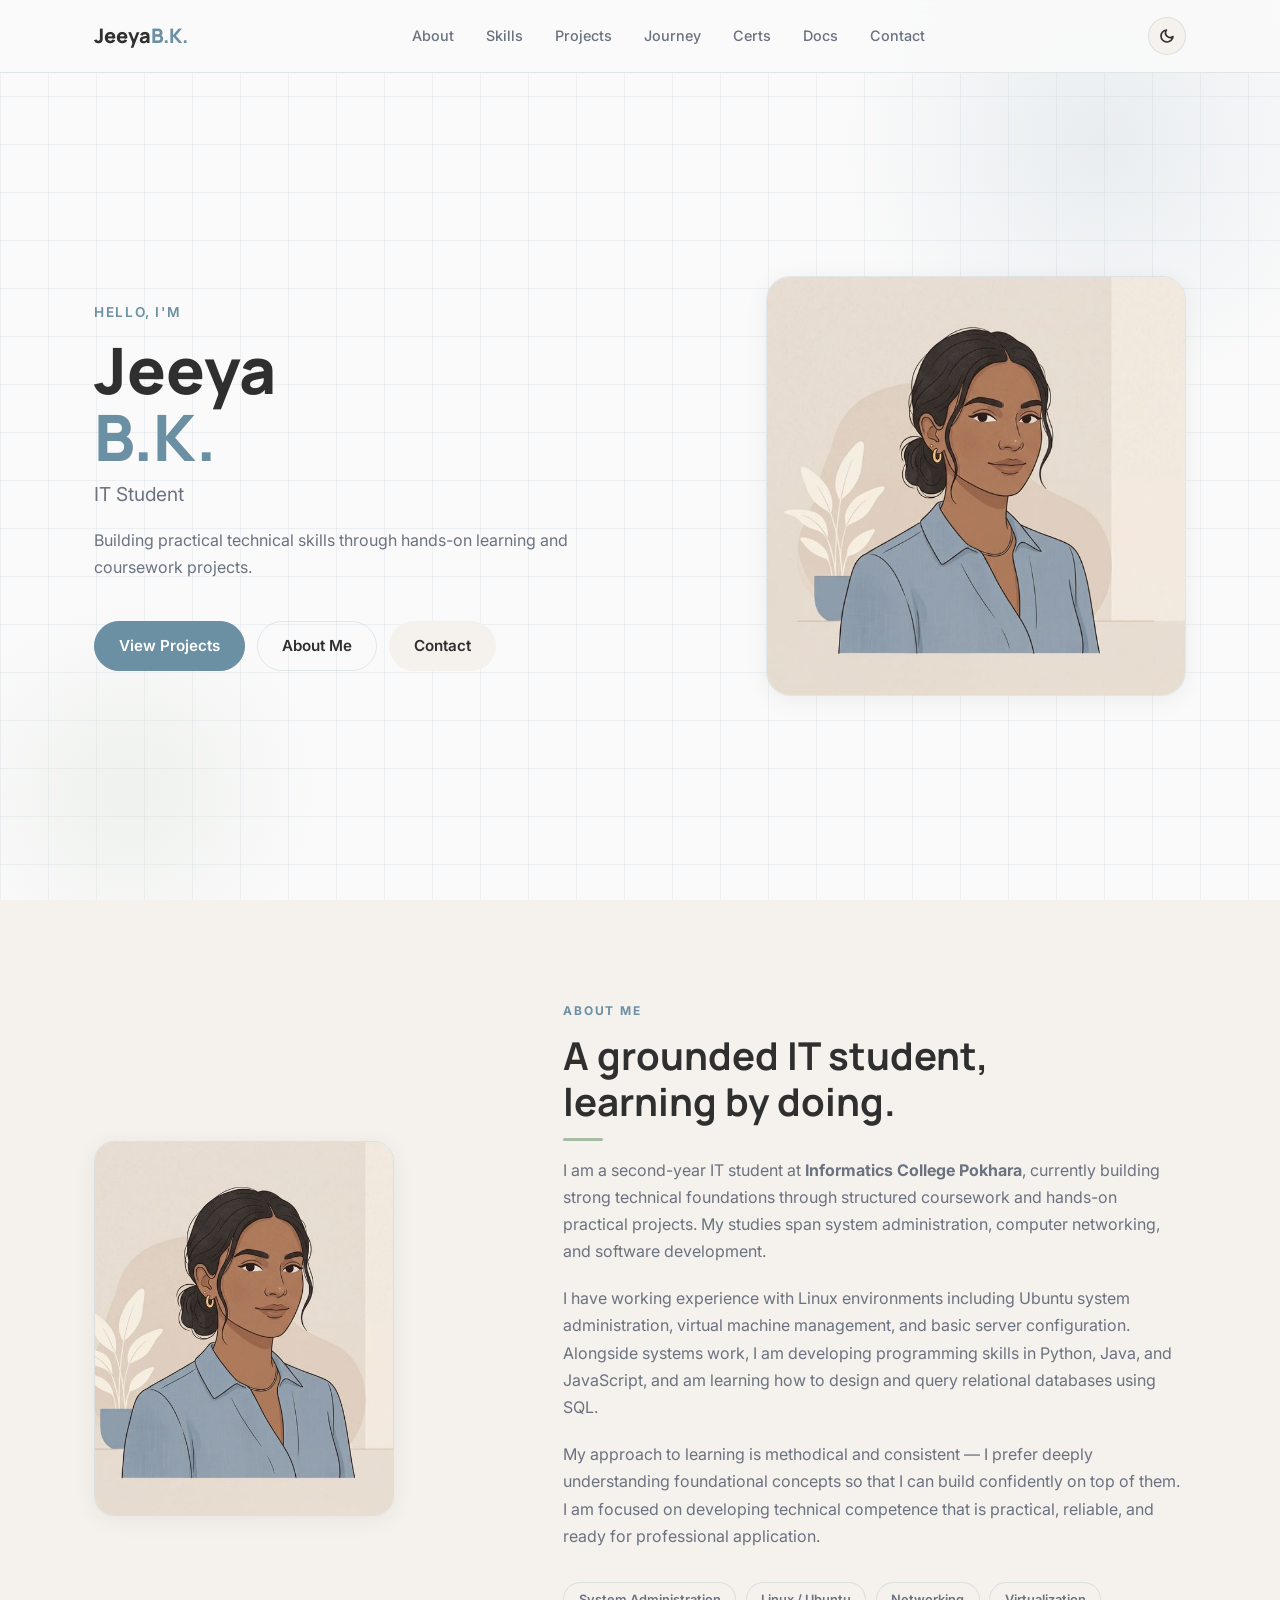
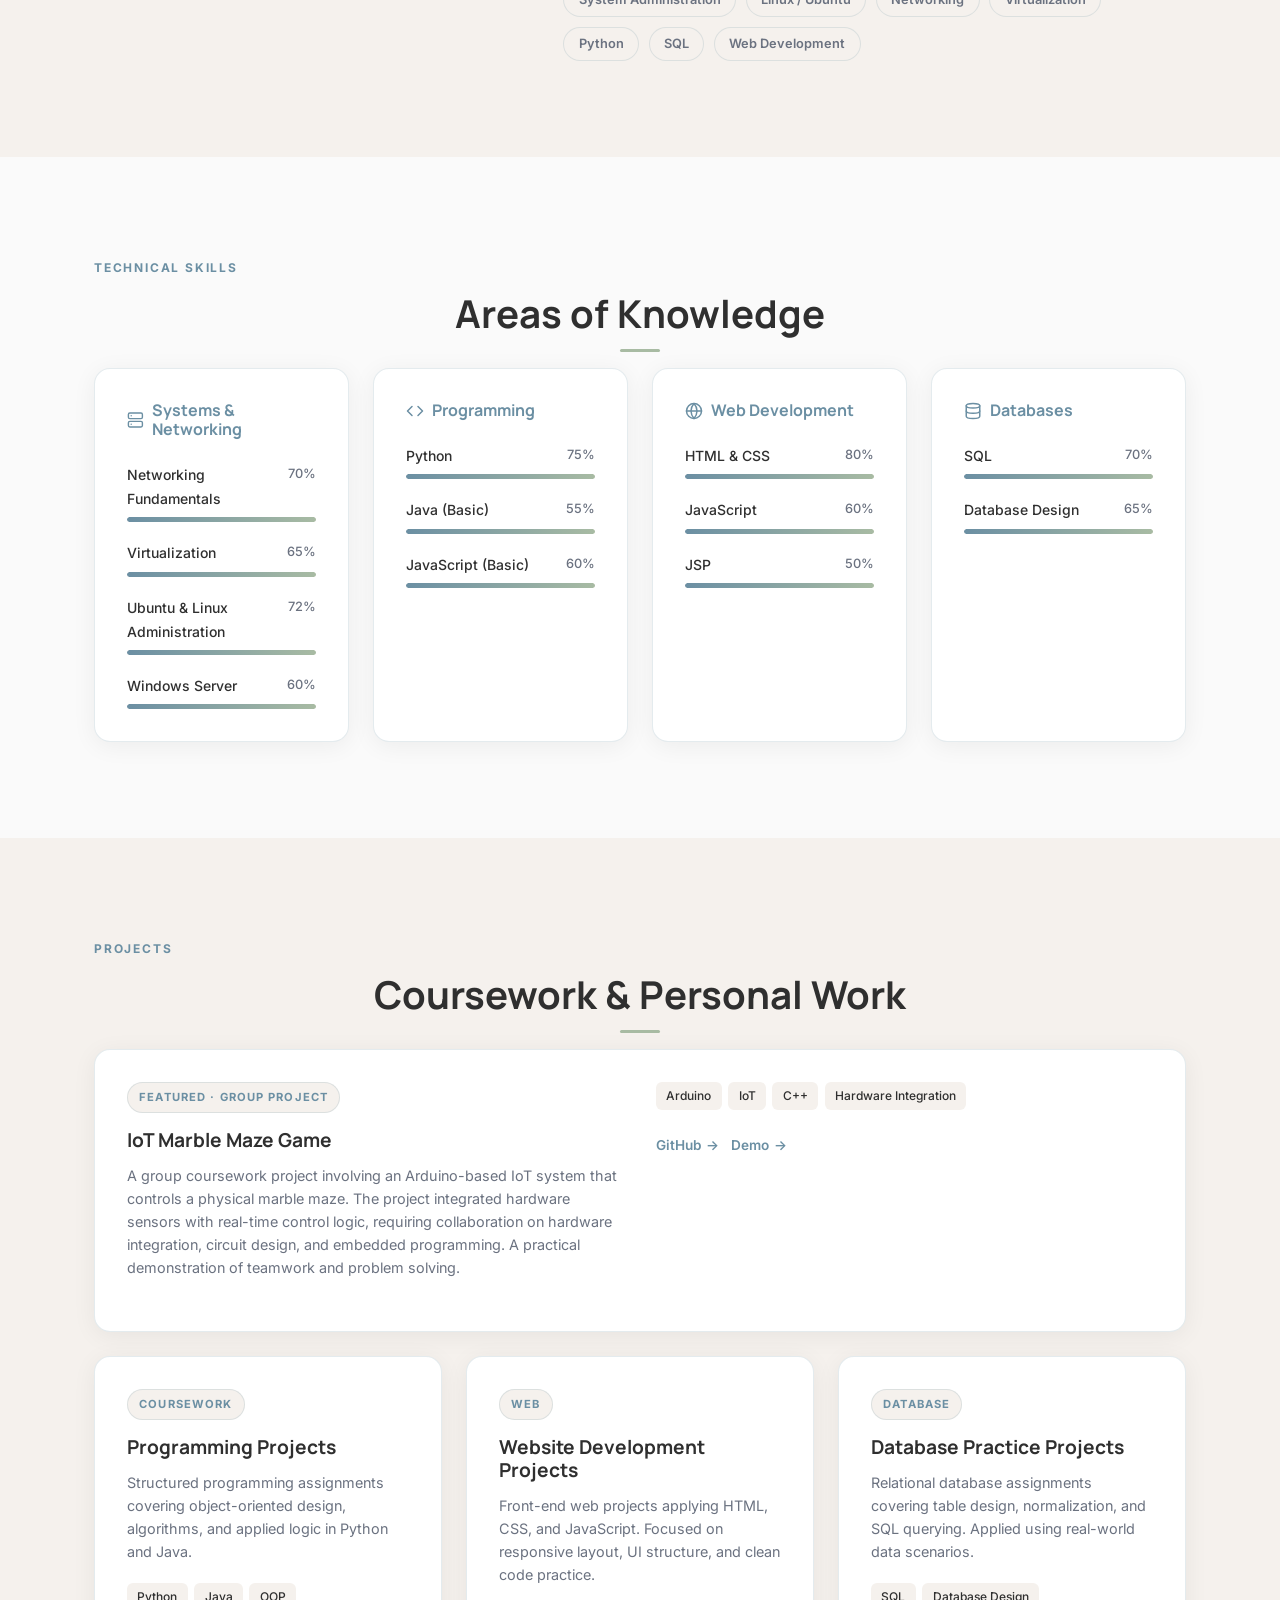
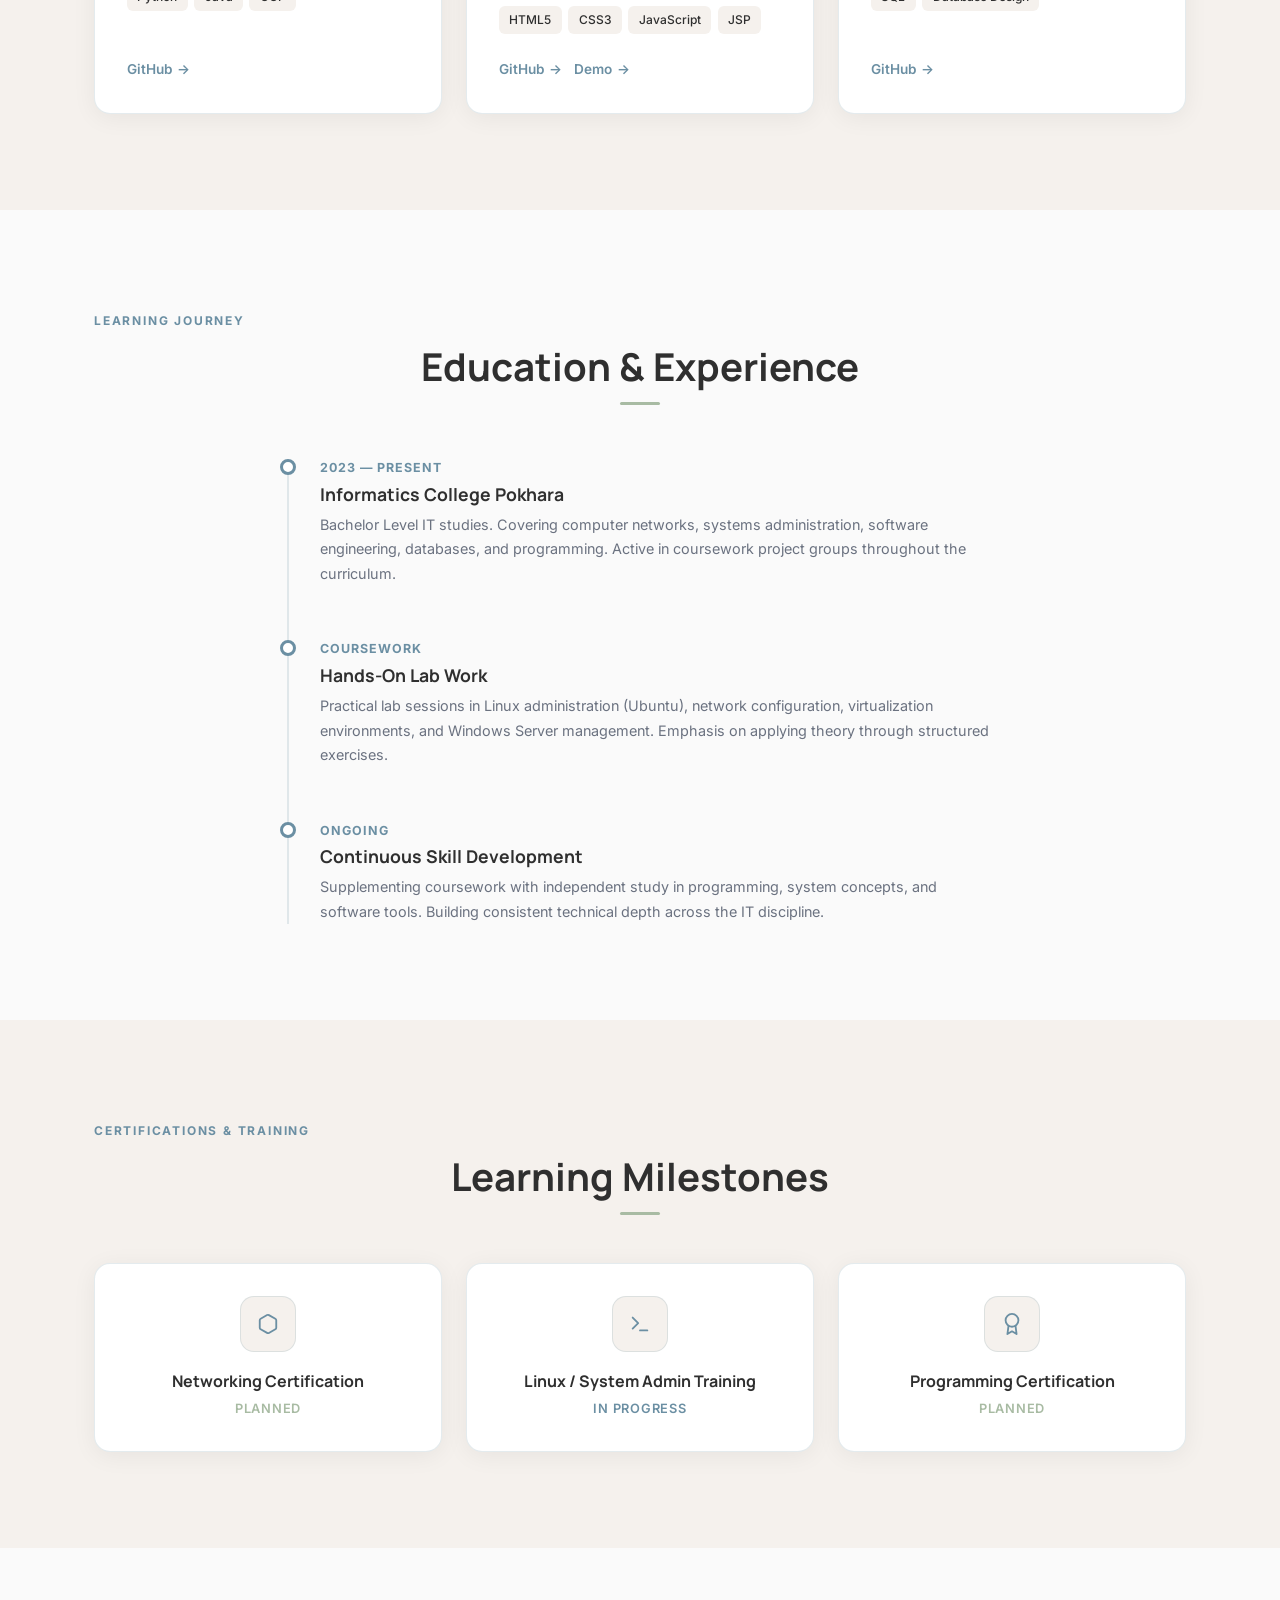
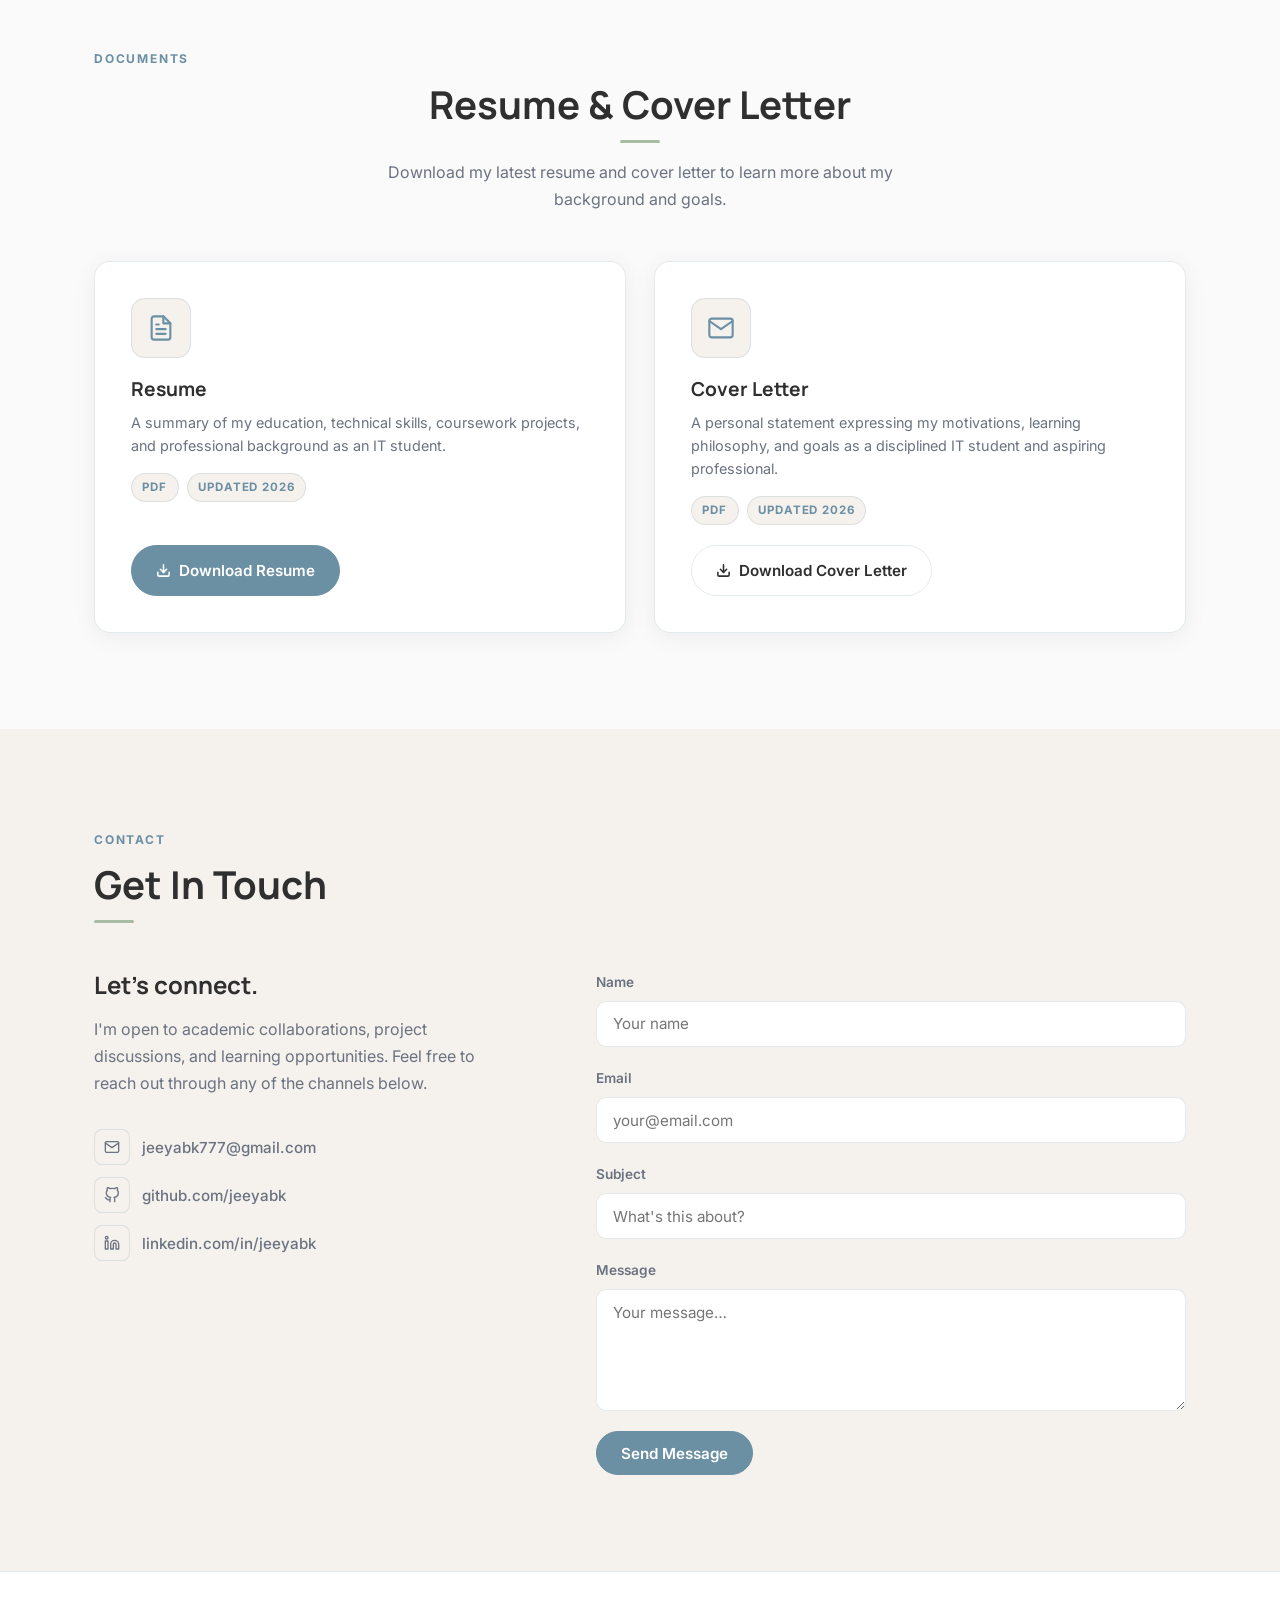
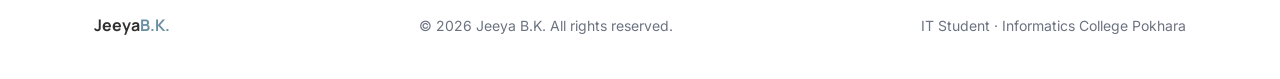
==== commit 114807af: "Resume and Cover Letter" ====
--- a/index.html
+++ b/index.html
@@ -349,8 +349,68 @@
       </div>
     </section>
 
+    <!-- ═══ DOCUMENTS ═══ -->
+    <section id="documents" class="section">
+      <div class="container">
+        <span class="section-label">Documents</span>
+        <h2 class="section-title centered">Resume &amp; Cover Letter</h2>
+        <p class="docs__subtitle">Download my latest resume and cover letter to learn more about my background and goals.</p>
+
+        <div class="docs__grid fade-up">
+
+          <!-- Resume -->
+          <div class="card doc-card">
+            <div class="doc-card__icon">
+              <svg width="28" height="28" viewBox="0 0 24 24" fill="none" stroke="currentColor" stroke-width="1.8" stroke-linecap="round" stroke-linejoin="round">
+                <path d="M14 2H6a2 2 0 0 0-2 2v16a2 2 0 0 0 2 2h12a2 2 0 0 0 2-2V8z"/>
+                <polyline points="14 2 14 8 20 8"/>
+                <line x1="16" y1="13" x2="8" y2="13"/>
+                <line x1="16" y1="17" x2="8" y2="17"/>
+                <polyline points="10 9 9 9 8 9"/>
+              </svg>
+            </div>
+            <div class="doc-card__body">
+              <h3>Resume</h3>
+              <p>A summary of my education, technical skills, coursework projects, and professional background as an IT student.</p>
+              <div class="doc-card__meta">
+                <span class="doc-card__chip">PDF</span>
+                <span class="doc-card__chip">Updated 2026</span>
+              </div>
+            </div>
+            <a href="assets/Resume_Jeeya_BK.pdf" download="Resume_Jeeya_BK.pdf" class="btn btn-primary doc-card__btn" id="download-resume">
+              <svg width="15" height="15" viewBox="0 0 24 24" fill="none" stroke="currentColor" stroke-width="2.5" stroke-linecap="round" stroke-linejoin="round"><path d="M21 15v4a2 2 0 0 1-2 2H5a2 2 0 0 1-2-2v-4"/><polyline points="7 10 12 15 17 10"/><line x1="12" y1="15" x2="12" y2="3"/></svg>
+              Download Resume
+            </a>
+          </div>
+
+          <!-- Cover Letter -->
+          <div class="card doc-card">
+            <div class="doc-card__icon">
+              <svg width="28" height="28" viewBox="0 0 24 24" fill="none" stroke="currentColor" stroke-width="1.8" stroke-linecap="round" stroke-linejoin="round">
+                <path d="M4 4h16c1.1 0 2 .9 2 2v12c0 1.1-.9 2-2 2H4c-1.1 0-2-.9-2-2V6c0-1.1.9-2 2-2z"/>
+                <polyline points="22,6 12,13 2,6"/>
+              </svg>
+            </div>
+            <div class="doc-card__body">
+              <h3>Cover Letter</h3>
+              <p>A personal statement expressing my motivations, learning philosophy, and goals as a disciplined IT student and aspiring professional.</p>
+              <div class="doc-card__meta">
+                <span class="doc-card__chip">PDF</span>
+                <span class="doc-card__chip">Updated 2026</span>
+              </div>
+            </div>
+            <a href="assets/Cover_Letter_Jeeya_BK.pdf" download="Cover_Letter_Jeeya_BK.pdf" class="btn btn-outline doc-card__btn" id="download-cover-letter">
+              <svg width="15" height="15" viewBox="0 0 24 24" fill="none" stroke="currentColor" stroke-width="2.5" stroke-linecap="round" stroke-linejoin="round"><path d="M21 15v4a2 2 0 0 1-2 2H5a2 2 0 0 1-2-2v-4"/><polyline points="7 10 12 15 17 10"/><line x1="12" y1="15" x2="12" y2="3"/></svg>
+              Download Cover Letter
+            </a>
+          </div>
+
+        </div>
+      </div>
+    </section>
+
     <!-- ═══ CONTACT ═══ -->
-    <section id="contact" class="section">
+    <section id="contact" class="section section--alt">
       <div class="container">
         <span class="section-label">Contact</span>
         <h2 class="section-title">Get In Touch</h2>
@@ -362,15 +422,15 @@
             <p>I'm open to academic collaborations, project discussions, and learning opportunities. Feel free to reach out through any of the channels below.</p>
             <ul class="social-list">
               <li>
-                <a href="mailto:jeeya@example.com" aria-label="Email Jeeya B.K.">
+                <a href="mailto:jeeyabk777@gmail.com" aria-label="Email Jeeya B.K.">
                   <span class="social-list__icon">
                     <svg width="16" height="16" viewBox="0 0 24 24" fill="none" stroke="currentColor" stroke-width="2" stroke-linecap="round" stroke-linejoin="round"><path d="M4 4h16c1.1 0 2 .9 2 2v12c0 1.1-.9 2-2 2H4c-1.1 0-2-.9-2-2V6c0-1.1.9-2 2-2z"/><polyline points="22,6 12,13 2,6"/></svg>
                   </span>
-                  jeeya@example.com
+                  jeeyabk777@gmail.com
                 </a>
               </li>
               <li>
-                <a href="https://github.com/" target="_blank" rel="noopener" aria-label="Jeeya B.K. on GitHub">
+                <a href="https://github.com/jeeyabk" target="_blank" rel="noopener" aria-label="Jeeya B.K. on GitHub">
                   <span class="social-list__icon">
                     <svg width="16" height="16" viewBox="0 0 24 24" fill="none" stroke="currentColor" stroke-width="2" stroke-linecap="round" stroke-linejoin="round"><path d="M9 19c-5 1.5-5-2.5-7-3m14 6v-3.87a3.37 3.37 0 0 0-.94-2.61c3.14-.35 6.44-1.54 6.44-7A5.44 5.44 0 0 0 20 4.77 5.07 5.07 0 0 0 19.91 1S18.73.65 16 2.48a13.38 13.38 0 0 0-7 0C6.27.65 5.09 1 5.09 1A5.07 5.07 0 0 0 5 4.77a5.44 5.44 0 0 0-1.5 3.78c0 5.42 3.3 6.61 6.44 7A3.37 3.37 0 0 0 9 18.13V22"/></svg>
                   </span>
--- a/styles/style.css
+++ b/styles/style.css
@@ -781,3 +781,84 @@
   .contact__inner { grid-template-columns: 1fr; gap: 3rem; }
   .navbar__nav { display: none; }
 }
+
+/* ---- Documents ---- */
+.docs__subtitle {
+  text-align: center;
+  color: var(--text-muted);
+  font-size: 1rem;
+  max-width: 560px;
+  margin: 0 auto 3rem;
+}
+
+.docs__grid {
+  display: grid;
+  grid-template-columns: repeat(auto-fit, minmax(300px, 1fr));
+  gap: 1.75rem;
+  margin-top: 0;
+}
+
+.doc-card {
+  display: flex;
+  flex-direction: column;
+  gap: 1.25rem;
+  padding: 2.25rem;
+}
+
+.doc-card__icon {
+  width: 60px;
+  height: 60px;
+  border-radius: 14px;
+  background: var(--beige);
+  border: 1px solid var(--border);
+  display: flex;
+  align-items: center;
+  justify-content: center;
+  color: var(--primary);
+  transition: background var(--transition), color var(--transition);
+  flex-shrink: 0;
+}
+[data-theme="dark"] .doc-card__icon { background: #333; }
+.doc-card:hover .doc-card__icon {
+  background: var(--primary);
+  color: #fff;
+  border-color: var(--primary);
+}
+
+.doc-card__body { flex: 1; }
+
+.doc-card__body h3 {
+  font-size: 1.2rem;
+  margin-bottom: 0.6rem;
+}
+
+.doc-card__body p {
+  font-size: 0.9rem;
+  color: var(--text-muted);
+  line-height: 1.6;
+  margin-bottom: 1rem;
+}
+
+.doc-card__meta {
+  display: flex;
+  gap: 0.5rem;
+  flex-wrap: wrap;
+}
+
+.doc-card__chip {
+  font-size: 0.72rem;
+  font-weight: 700;
+  letter-spacing: 0.08em;
+  text-transform: uppercase;
+  padding: 0.25rem 0.65rem;
+  border-radius: 100px;
+  background: var(--beige);
+  color: var(--primary);
+  border: 1px solid var(--border);
+}
+[data-theme="dark"] .doc-card__chip { background: #323232; }
+
+.doc-card__btn {
+  align-self: flex-start;
+}
+
